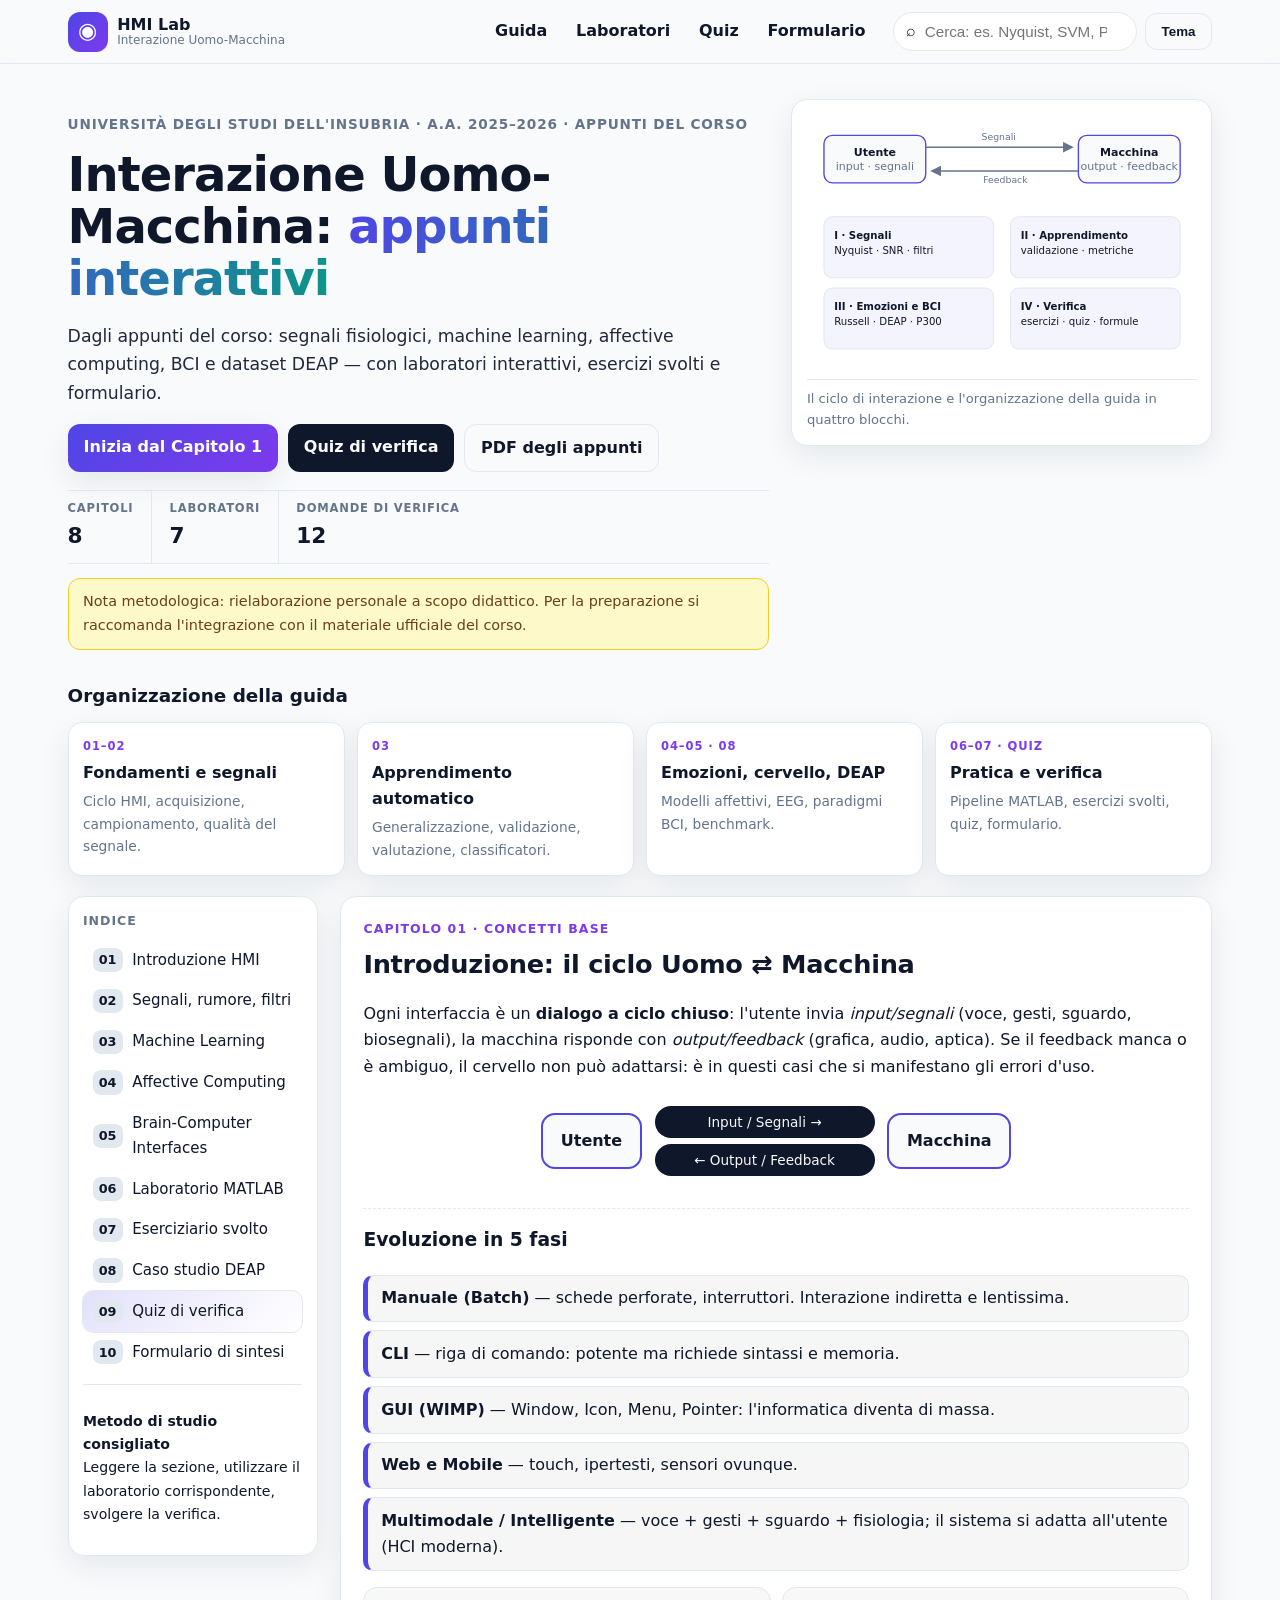
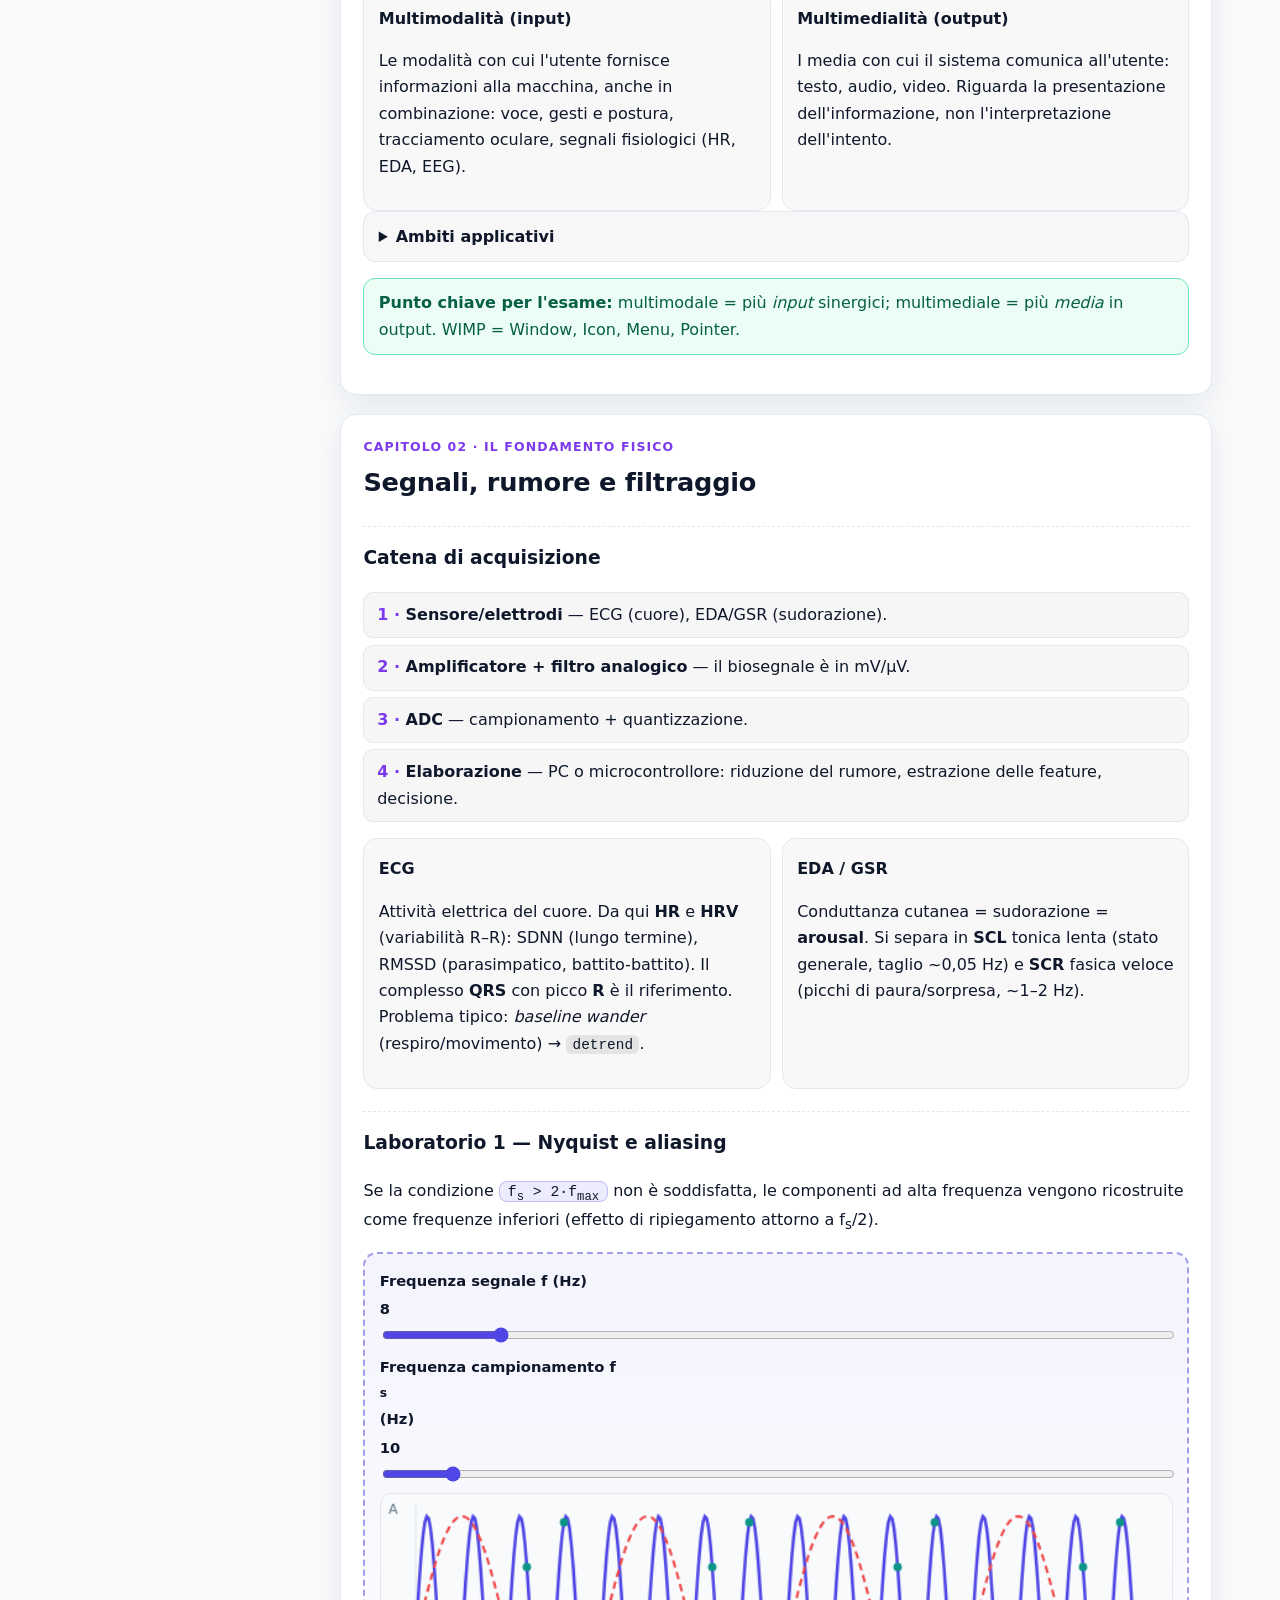
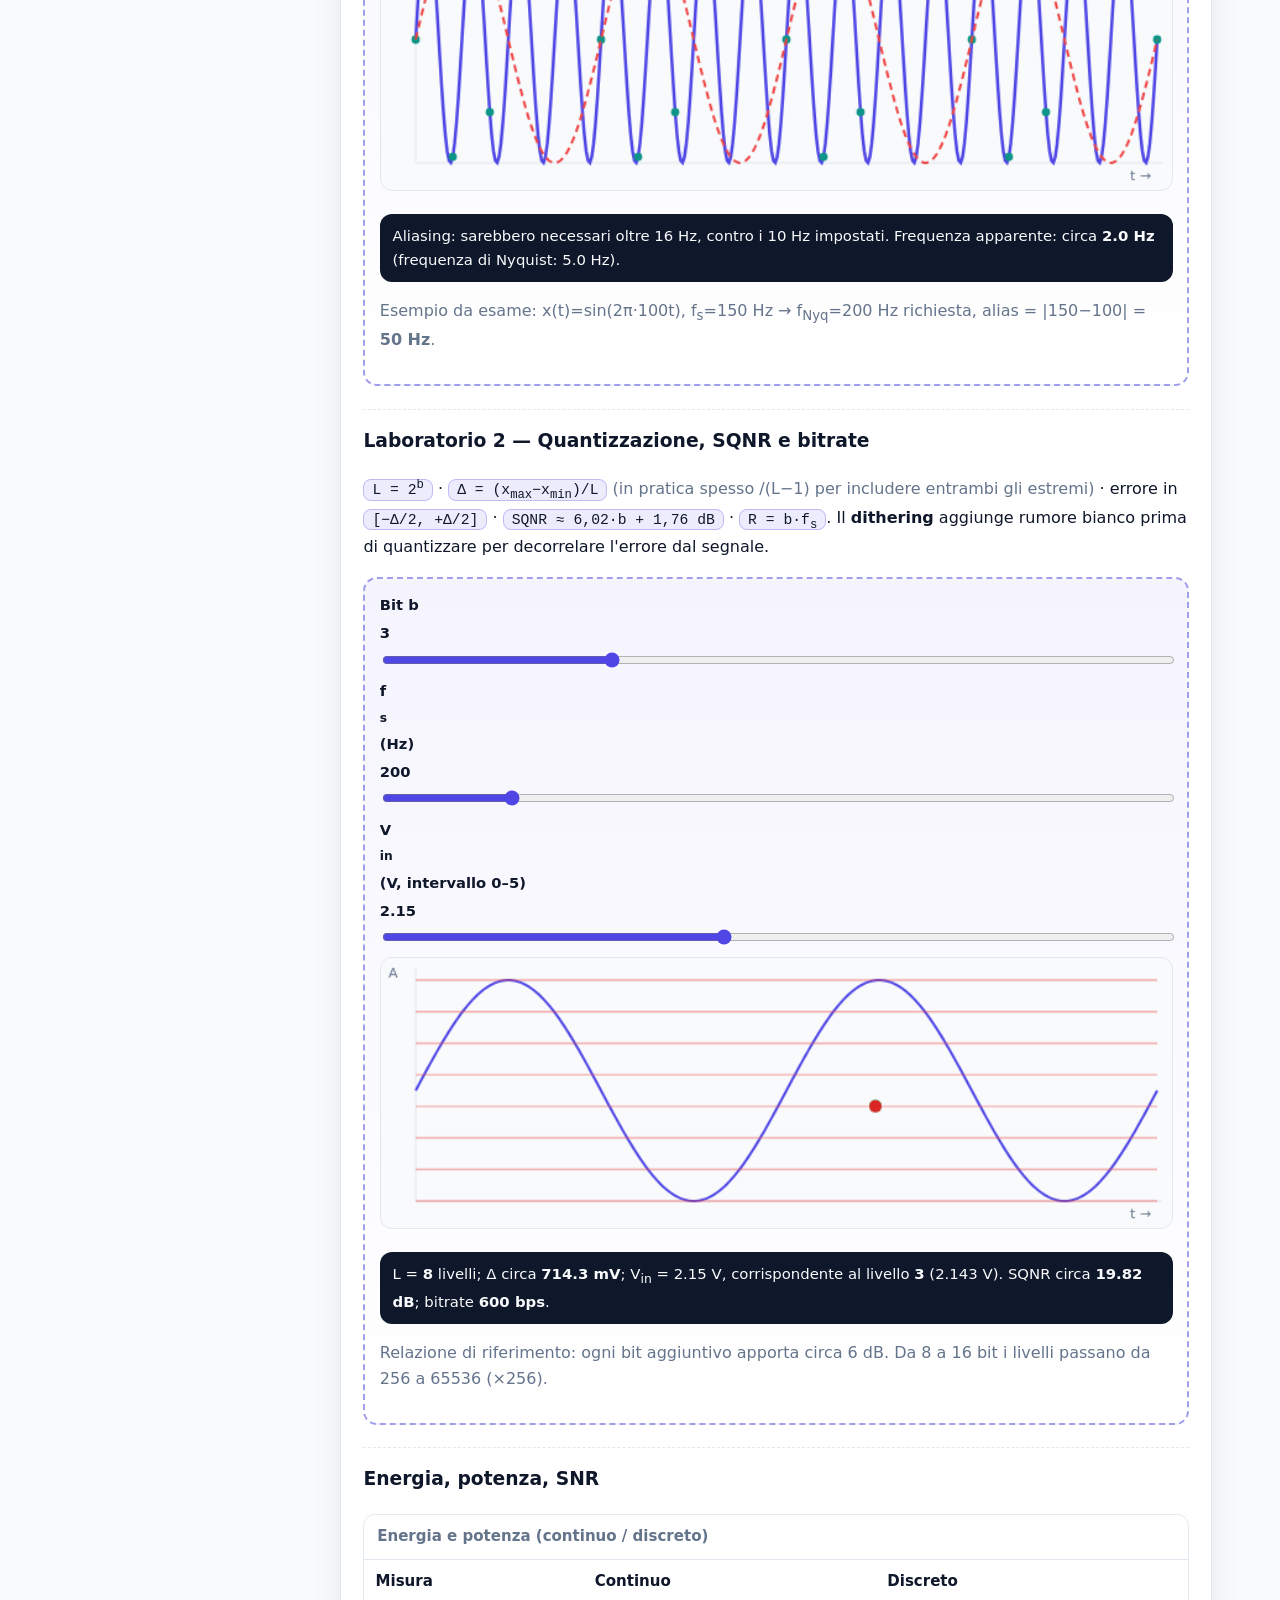
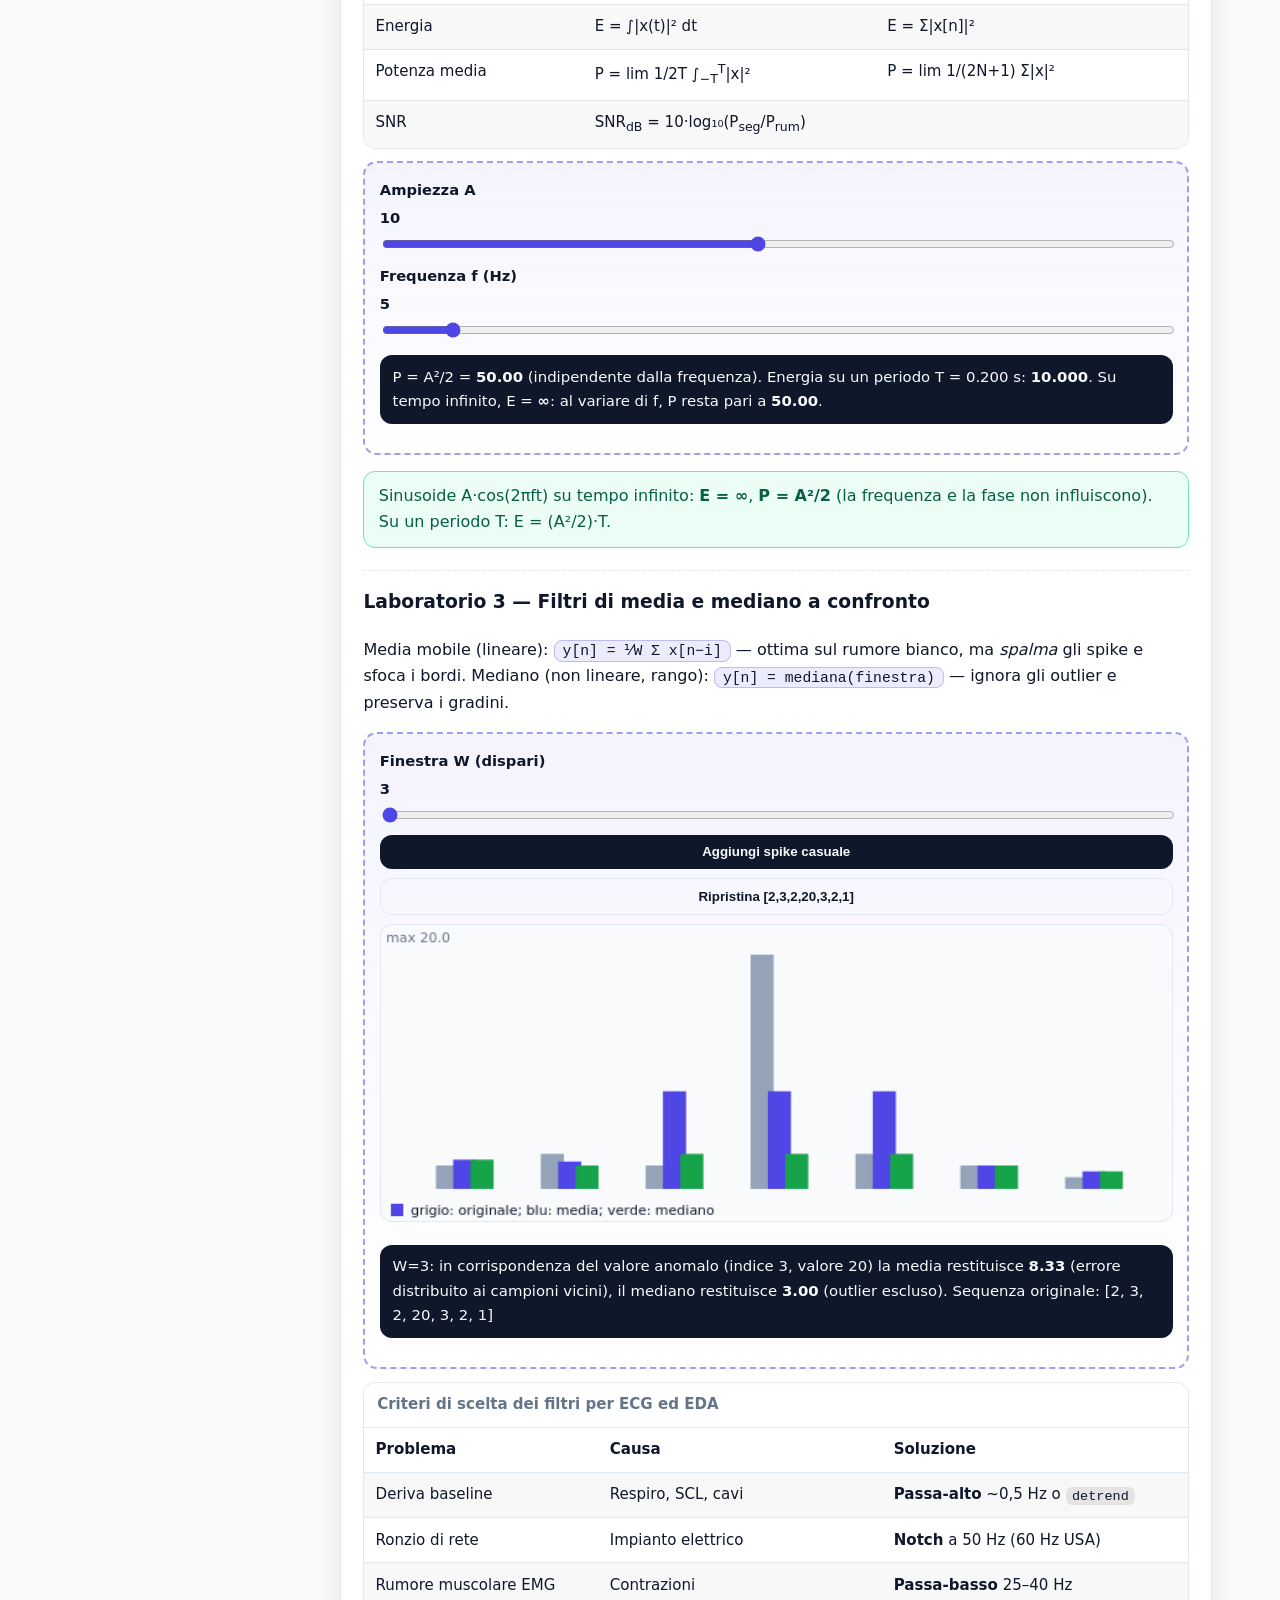
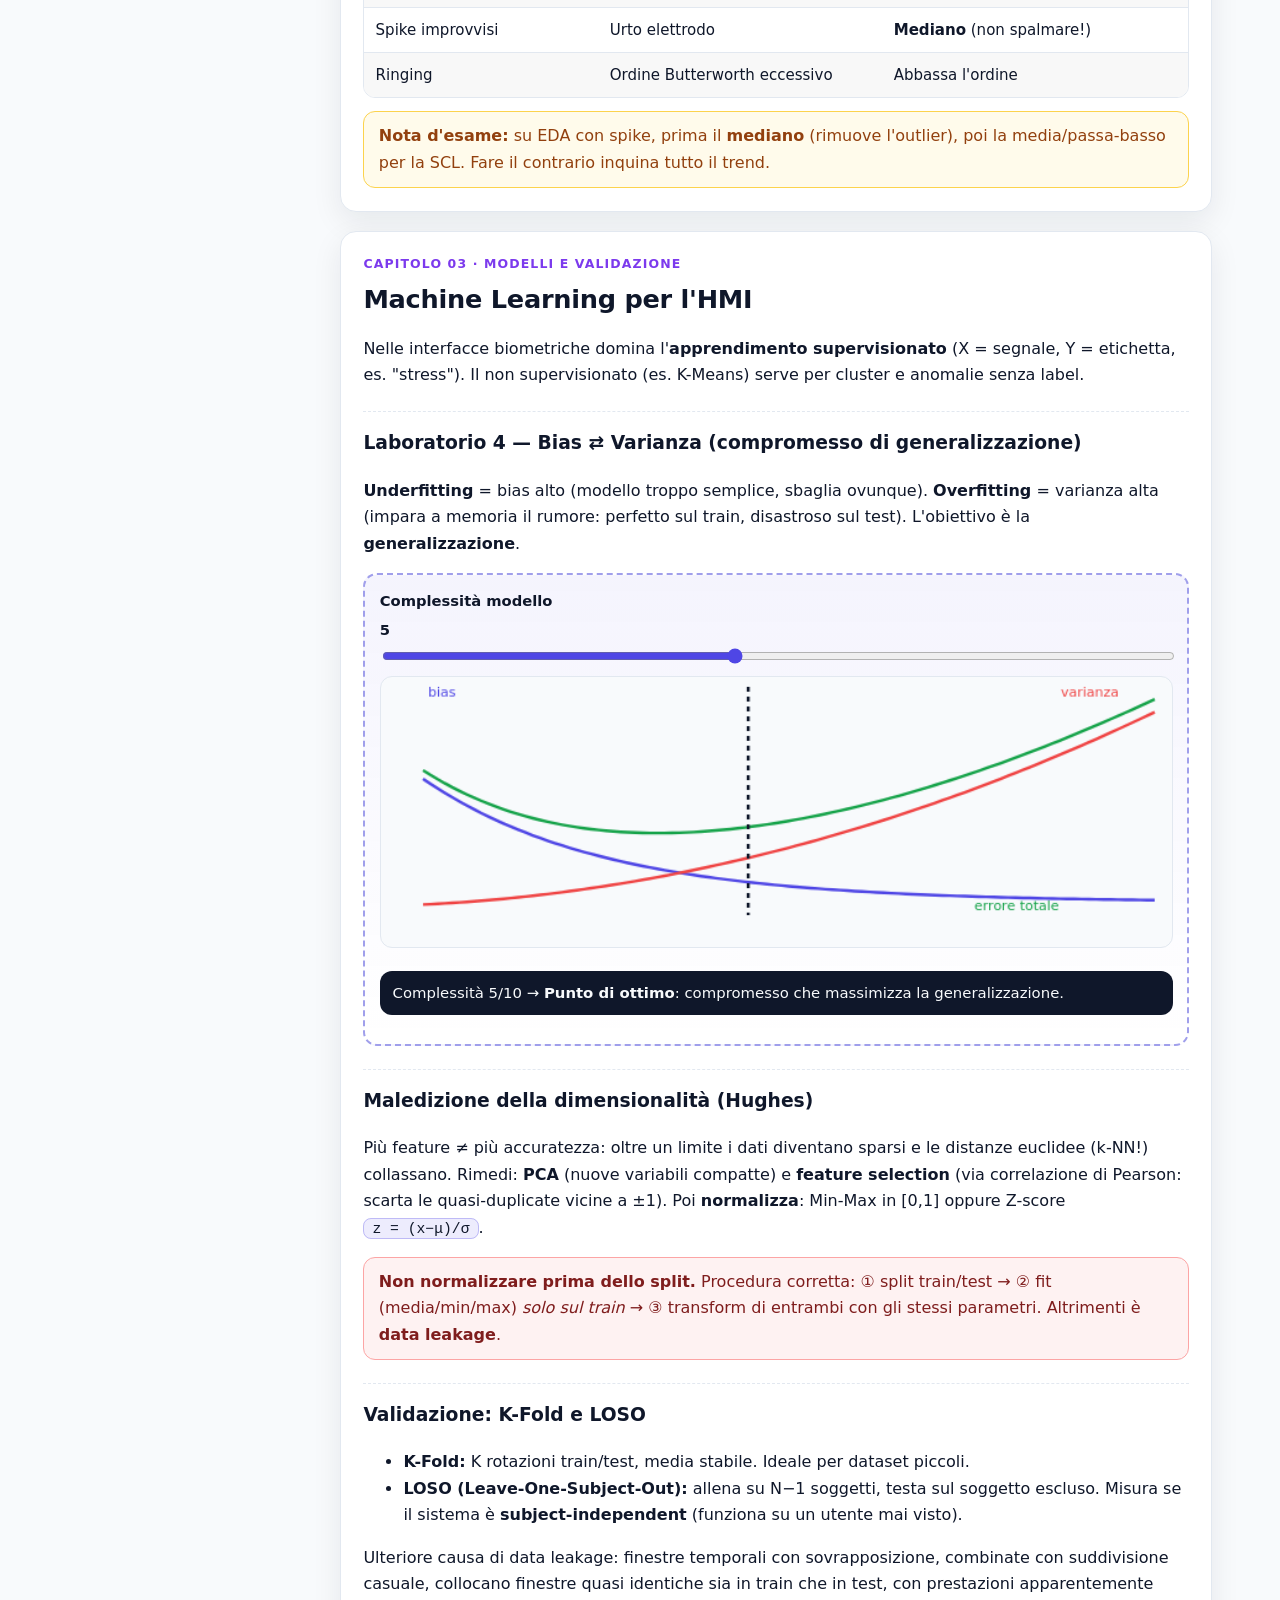
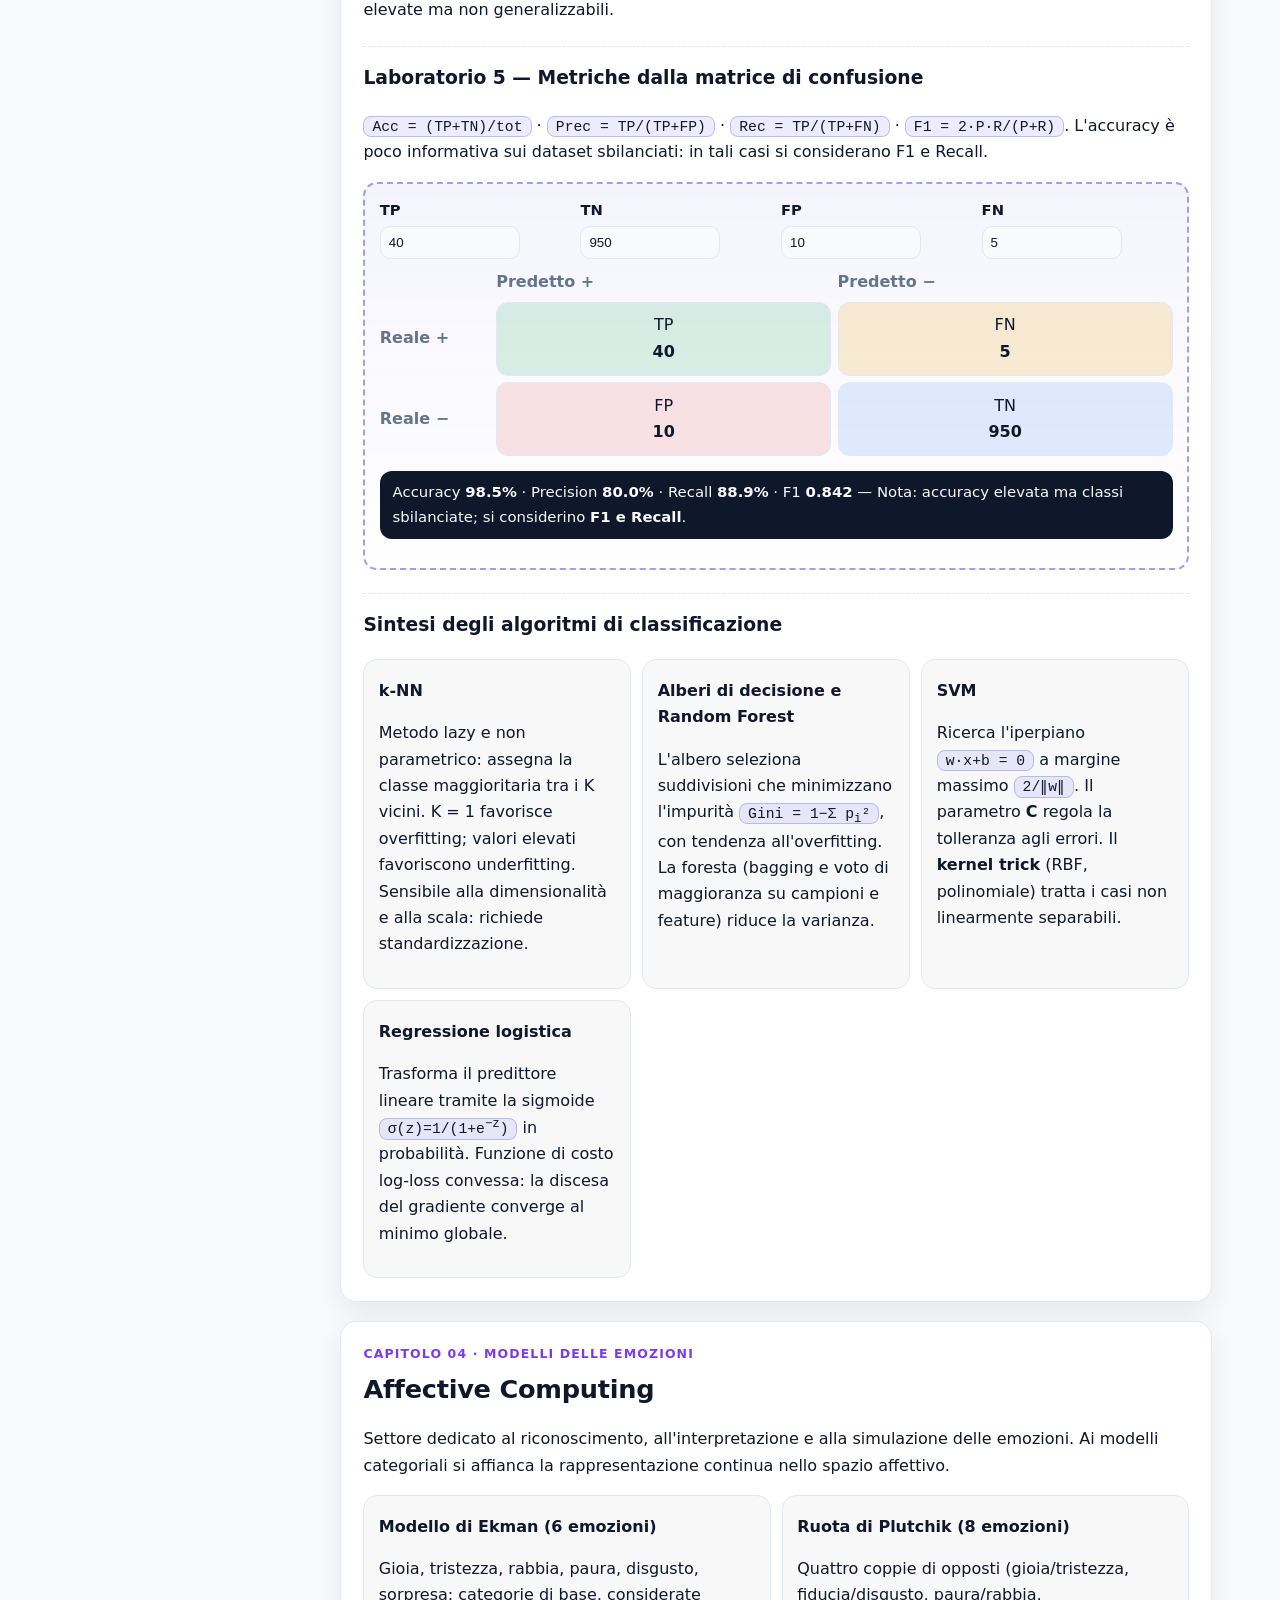
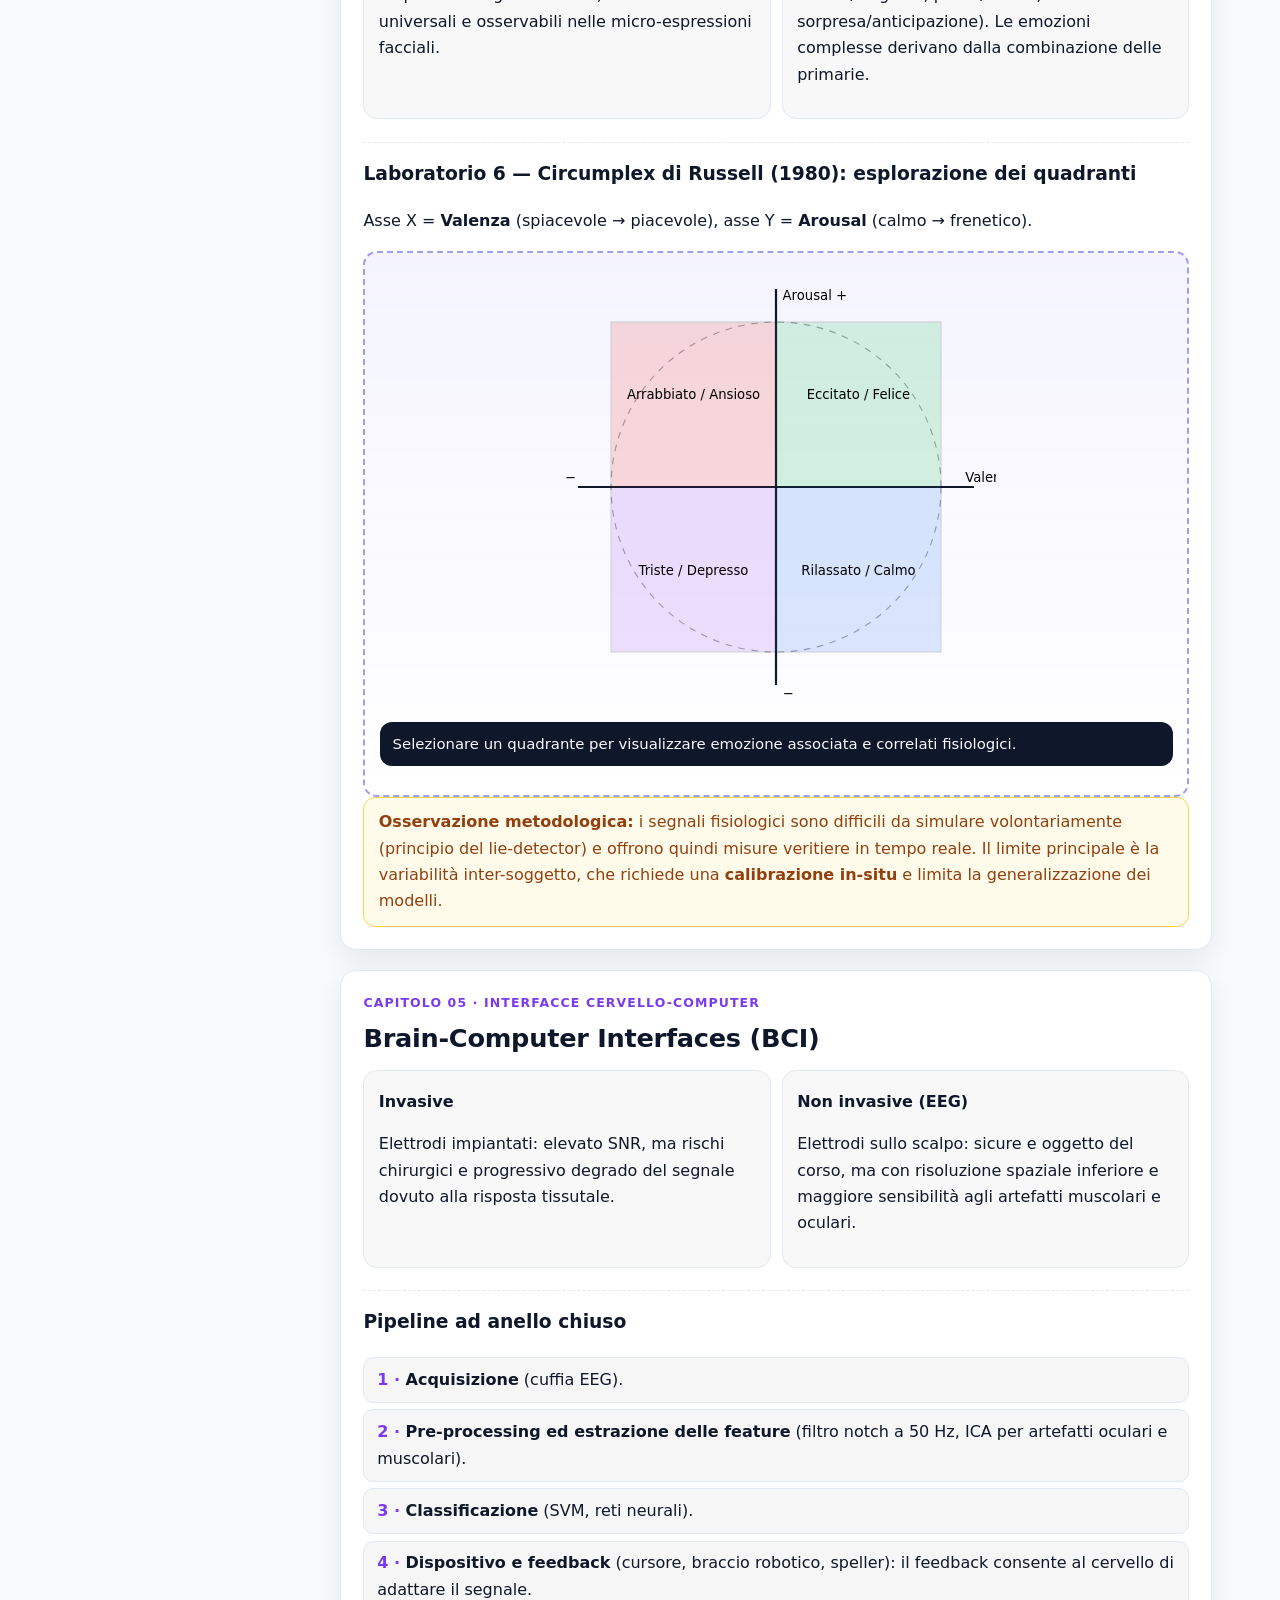
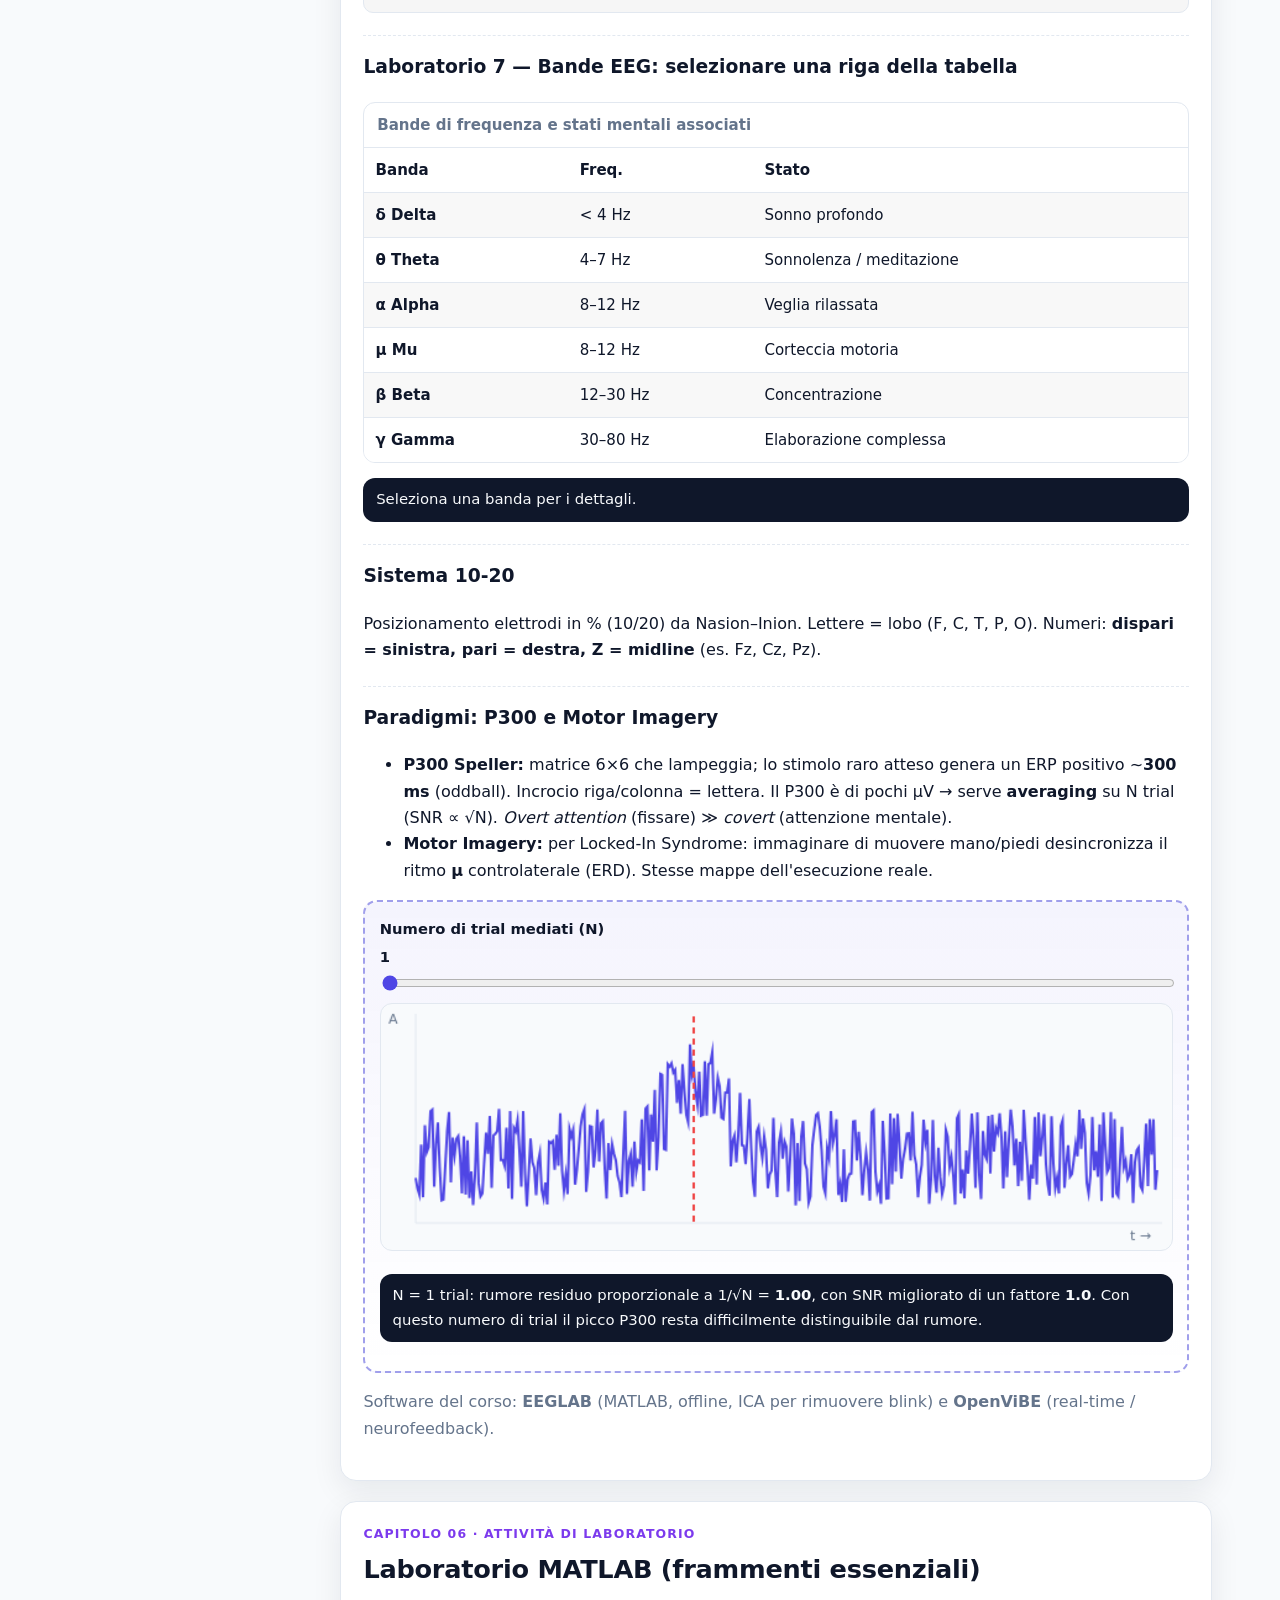
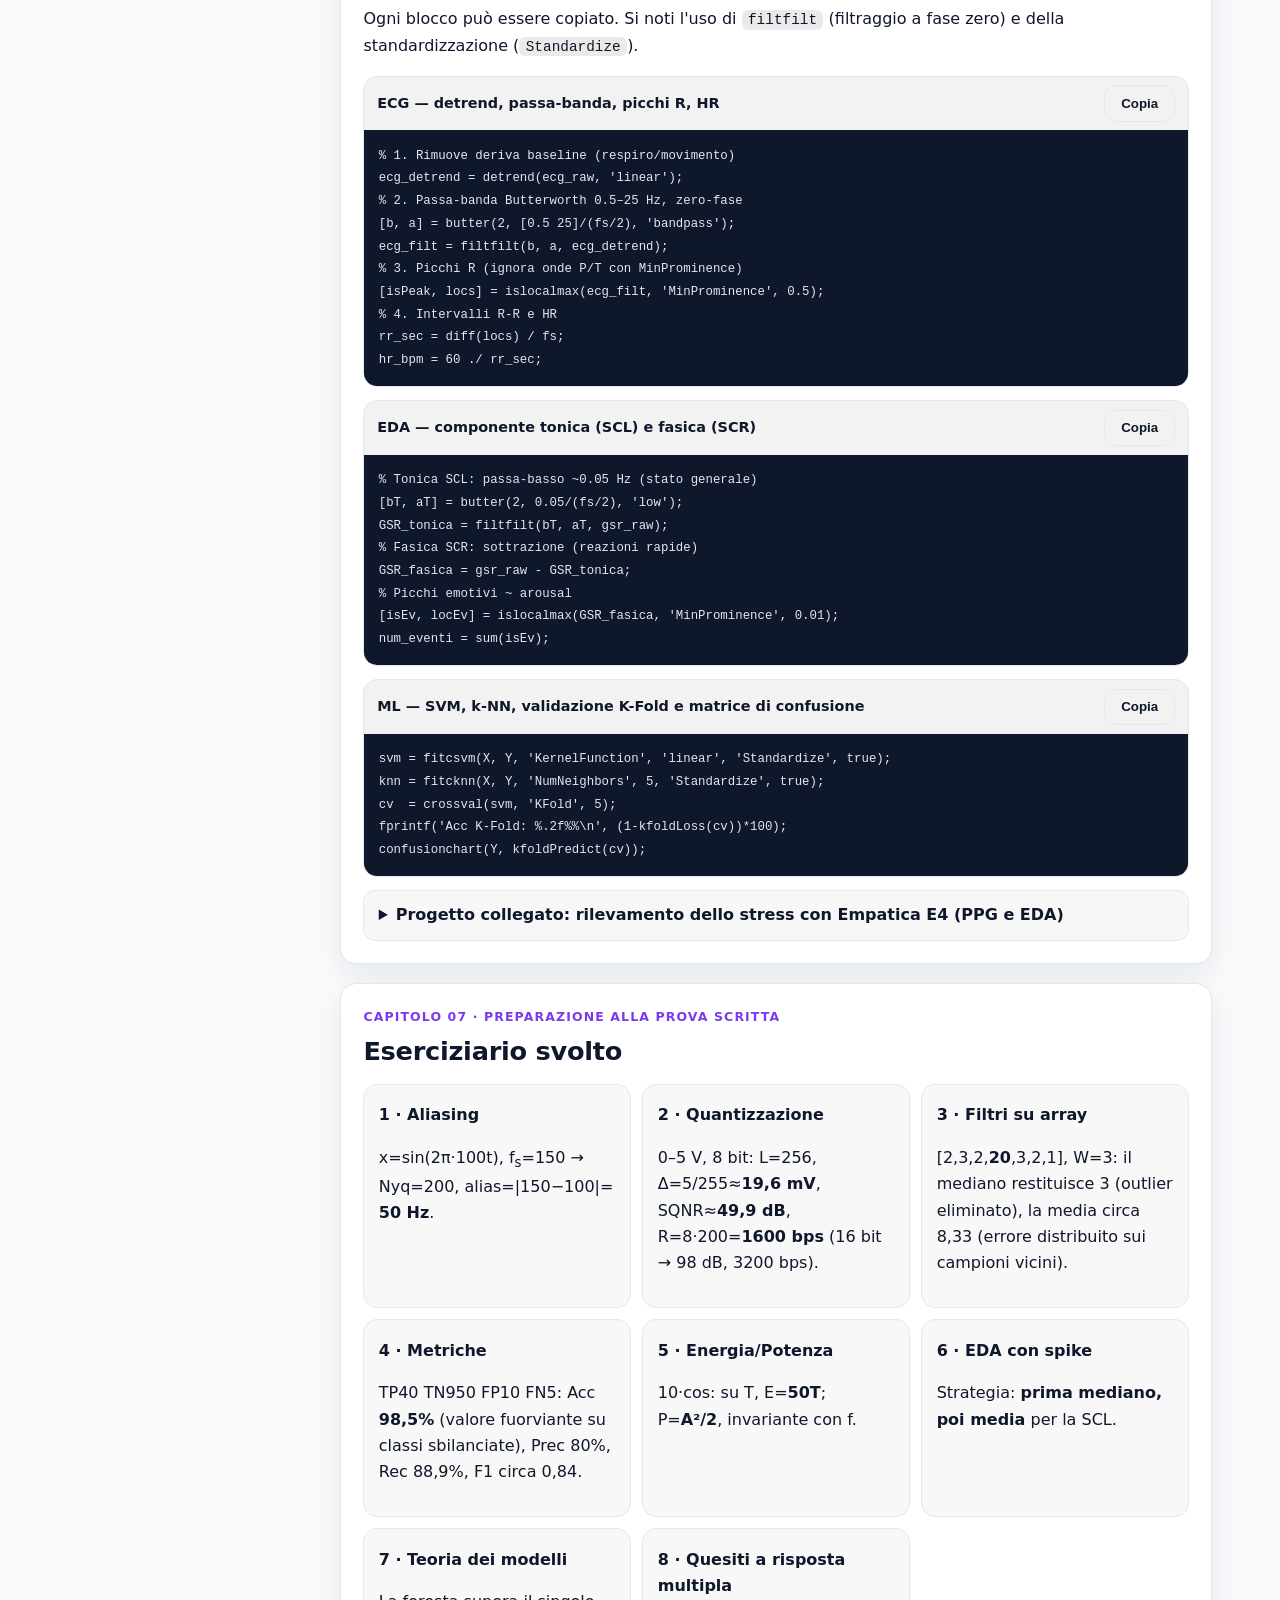
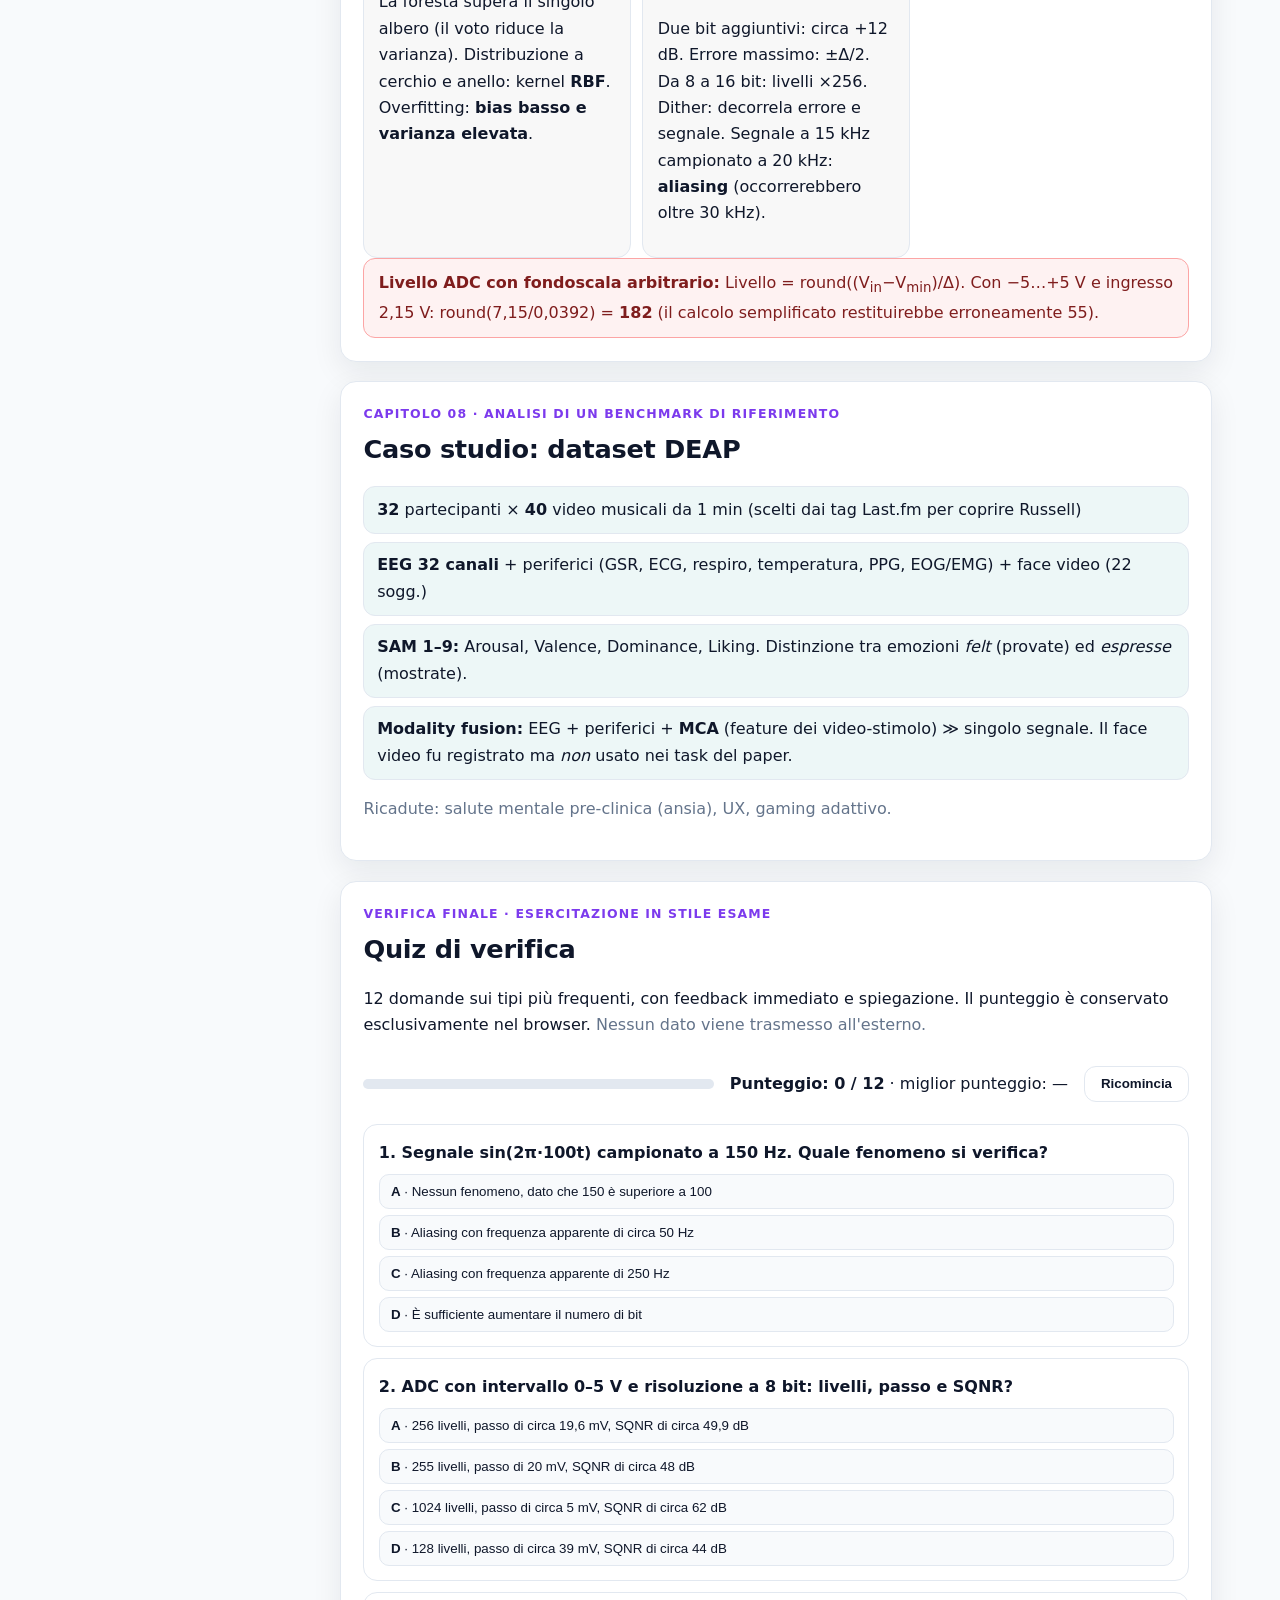
==== docs/index.html @ 5cea0e92 "Changelogs: - Aggiunti docs HTML basati sugli appunti." ====
<!DOCTYPE html>
<html lang="it" data-theme="auto">
<head>
<meta charset="UTF-8">
<meta name="viewport" content="width=device-width, initial-scale=1.0">
<title>HMI Lab — Guida Interattiva a Interazione Uomo-Macchina</title>
<meta name="description" content="Guida interattiva e moderna agli appunti di Interfacce Uomo-Macchina: segnali fisiologici, machine learning, affective computing, BCI, DEAP, laboratorio MATLAB ed eserciziario per l'esame.">
<meta name="author" content="G.C. — Università degli Studi dell'Insubria">
<meta property="og:title" content="HMI Lab — Guida Interattiva a Interazione Uomo-Macchina">
<meta property="og:description" content="Segnali, ML, emozioni, BCI e DEAP: studia con laboratori interattivi, quiz e formulario.">
<meta property="og:type" content="website">
<meta name="theme-color" content="#4f46e5" media="(prefers-color-scheme: light)">
<meta name="theme-color" content="#0f172a" media="(prefers-color-scheme: dark)">
<link rel="icon" type="image/svg+xml" href="./assets/favicon.svg">
<link rel="manifest" href="./manifest.webmanifest">
<link rel="stylesheet" href="./css/styles.css">
</head>
<body>
<a class="skip-link" href="#contenuto">Salta al contenuto</a>
<div class="progress" aria-hidden="true"><div class="progress-bar" id="progressBar"></div></div>

<header class="site-header" id="top">
  <div class="wrap header-inner">
    <a class="brand" href="#top" aria-label="HMI Lab home">
      <span class="brand-mark" aria-hidden="true">◉</span>
      <span class="brand-text"><strong>HMI Lab</strong><small>Interazione Uomo-Macchina</small></span>
    </a>
    <nav class="site-nav" aria-label="Navigazione principale">
      <a href="#cap01">Guida</a>
      <a href="#laboratori">Laboratori</a>
      <a href="#quiz">Quiz</a>
      <a href="#formulario">Formulario</a>
    </nav>
    <div class="header-actions">
      <label class="search-box">
        <span class="visually-hidden">Cerca nella guida</span>
        <span aria-hidden="true">⌕</span>
        <input id="searchInput" type="search" placeholder="Cerca: es. Nyquist, SVM, P300…" autocomplete="off">
      </label>
      <button id="themeToggle" class="btn btn-ghost" type="button" aria-label="Cambia tema chiaro o scuro">Tema</button>
      <button id="menuToggle" class="btn btn-ghost only-mobile" type="button" aria-expanded="false" aria-controls="toc">☰ Indice</button>
    </div>
  </div>
</header>

<main id="contenuto">
<!-- HERO -->
<section class="hero wrap" aria-labelledby="heroTitle">
  <div class="hero-grid">
    <div>
      <p class="eyebrow">Università degli Studi dell'Insubria · A.A. 2025–2026 · Appunti del corso</p>
      <h1 id="heroTitle">Interazione Uomo-Macchina: <em>appunti interattivi</em></h1>
      <p class="lead">Dagli appunti del corso: segnali fisiologici, machine learning, affective computing, BCI e dataset DEAP — con laboratori interattivi, esercizi svolti e formulario.</p>
      <div class="hero-cta">
        <a class="btn btn-primary" href="#cap01">Inizia dal Capitolo 1</a>
        <a class="btn btn-secondary" href="#quiz">Quiz di verifica</a>
        <a class="btn btn-ghost" href="https://github.com/GABRYCA/appunti-interazione-uomo-macchina/blob/master/main.pdf?raw=true" rel="noopener">PDF degli appunti</a>
      </div>
      <dl class="hero-stats" aria-label="Contenuti della guida">
        <div><dt>Capitoli</dt><dd>8</dd></div>
        <div><dt>Laboratori</dt><dd>7</dd></div>
        <div><dt>Domande di verifica</dt><dd>12</dd></div>
      </dl>
      <p class="disclaimer">Nota metodologica: rielaborazione personale a scopo didattico. Per la preparazione si raccomanda l'integrazione con il materiale ufficiale del corso.</p>
    </div>
    <figure class="hero-figure" aria-labelledby="heroFigCap">
      <svg viewBox="0 0 460 300" role="img" aria-label="Schema del ciclo di interazione uomo-macchina e dei quattro blocchi della guida">
        <defs>
          <marker id="arr" viewBox="0 0 10 10" refX="8" refY="5" markerWidth="7" markerHeight="7" orient="auto-start-reverse">
            <path d="M0,0 L10,5 L0,10 z" fill="currentColor"/>
          </marker>
        </defs>
        <!-- ciclo -->
        <g font-family="inherit" font-size="13">
          <rect x="20" y="24" width="120" height="56" rx="10" class="hf-node"/>
          <text x="80" y="48" text-anchor="middle" class="hf-text"><tspan font-weight="700">Utente</tspan></text>
          <text x="80" y="65" text-anchor="middle" class="hf-sub">input · segnali</text>
          <rect x="320" y="24" width="120" height="56" rx="10" class="hf-node"/>
          <text x="380" y="48" text-anchor="middle" class="hf-text"><tspan font-weight="700">Macchina</tspan></text>
          <text x="380" y="65" text-anchor="middle" class="hf-sub">output · feedback</text>
          <line x1="140" y1="38" x2="312" y2="38" class="hf-edge" marker-end="url(#arr)"/>
          <text x="226" y="30" text-anchor="middle" class="hf-label">Segnali</text>
          <line x1="320" y1="66" x2="148" y2="66" class="hf-edge" marker-end="url(#arr)"/>
          <text x="234" y="80" text-anchor="middle" class="hf-label">Feedback</text>
        </g>
        <!-- blocchi -->
        <g font-family="inherit" font-size="12">
          <a href="#cap02" class="hf-block"><rect x="20" y="120" width="200" height="72" rx="10"/><text x="32" y="146" font-weight="700">I · Segnali</text><text x="32" y="164" class="hf-sub">Nyquist · SNR · filtri</text></a>
          <a href="#cap03" class="hf-block"><rect x="240" y="120" width="200" height="72" rx="10"/><text x="252" y="146" font-weight="700">II · Apprendimento</text><text x="252" y="164" class="hf-sub">validazione · metriche</text></a>
          <a href="#cap04" class="hf-block"><rect x="20" y="204" width="200" height="72" rx="10"/><text x="32" y="230" font-weight="700">III · Emozioni e BCI</text><text x="32" y="248" class="hf-sub">Russell · DEAP · P300</text></a>
          <a href="#quiz" class="hf-block"><rect x="240" y="204" width="200" height="72" rx="10"/><text x="252" y="230" font-weight="700">IV · Verifica</text><text x="252" y="248" class="hf-sub">esercizi · quiz · formule</text></a>
        </g>
      </svg>
      <figcaption id="heroFigCap">Il ciclo di interazione e l'organizzazione della guida in quattro blocchi.</figcaption>
    </figure>
  </div>
</section>

<!-- PERCORSO -->
<section class="wrap overview" aria-labelledby="ovTitle">
  <h2 id="ovTitle">Organizzazione della guida</h2>
  <ol class="overview-grid">
    <li><a href="#cap01"><span class="ov-n">01–02</span><strong>Fondamenti e segnali</strong><span class="ov-d">Ciclo HMI, acquisizione, campionamento, qualità del segnale.</span></a></li>
    <li><a href="#cap03"><span class="ov-n">03</span><strong>Apprendimento automatico</strong><span class="ov-d">Generalizzazione, validazione, valutazione, classificatori.</span></a></li>
    <li><a href="#cap04"><span class="ov-n">04–05 · 08</span><strong>Emozioni, cervello, DEAP</strong><span class="ov-d">Modelli affettivi, EEG, paradigmi BCI, benchmark.</span></a></li>
    <li><a href="#cap06"><span class="ov-n">06–07 · Quiz</span><strong>Pratica e verifica</strong><span class="ov-d">Pipeline MATLAB, esercizi svolti, quiz, formulario.</span></a></li>
  </ol>
</section>

<div class="wrap layout">
<!-- TOC -->
<aside class="toc" id="toc" aria-label="Indice della guida">
  <div class="toc-inner">
    <p class="toc-title">Indice</p>
    <nav aria-label="Capitoli">
      <a href="#cap01" data-toc><span class="n">01</span> Introduzione HMI</a>
      <a href="#cap02" data-toc><span class="n">02</span> Segnali, rumore, filtri</a>
      <a href="#cap03" data-toc><span class="n">03</span> Machine Learning</a>
      <a href="#cap04" data-toc><span class="n">04</span> Affective Computing</a>
      <a href="#cap05" data-toc><span class="n">05</span> Brain-Computer Interfaces</a>
      <a href="#cap06" data-toc><span class="n">06</span> Laboratorio MATLAB</a>
      <a href="#cap07" data-toc><span class="n">07</span> Eserciziario svolto</a>
      <a href="#cap08" data-toc><span class="n">08</span> Caso studio DEAP</a>
      <a href="#quiz" data-toc><span class="n">09</span> Quiz di verifica</a>
      <a href="#formulario" data-toc><span class="n">10</span> Formulario di sintesi</a>
    </nav>
    <div class="toc-foot">
      <p><strong>Metodo di studio consigliato</strong><br>Leggere la sezione, utilizzare il laboratorio corrispondente, svolgere la verifica.</p>
      <p id="searchCount" class="muted" role="status"></p>
    </div>
  </div>
</aside>

<div class="content">
<p class="no-results" id="noResults" hidden>Nessun risultato per questa ricerca. Prova con: <button class="linklike" type="button" data-suggest="Nyquist">Nyquist</button>, <button class="linklike" type="button" data-suggest="SVM">SVM</button>, <button class="linklike" type="button" data-suggest="P300">P300</button>, <button class="linklike" type="button" data-suggest="Russell">Russell</button>.</p>

<!-- CAP 01 -->
<section class="chapter" id="cap01" data-searchable aria-labelledby="cap01t">
  <p class="chap-kicker">Capitolo 01 · Concetti base</p>
  <h2 id="cap01t">Introduzione: il ciclo Uomo ⇄ Macchina</h2>
  <p>Ogni interfaccia è un <strong>dialogo a ciclo chiuso</strong>: l'utente invia <em>input/segnali</em> (voce, gesti, sguardo, biosegnali), la macchina risponde con <em>output/feedback</em> (grafica, audio, aptica). Se il feedback manca o è ambiguo, il cervello non può adattarsi: è in questi casi che si manifestano gli errori d'uso.</p>
  <div class="diagram" role="img" aria-label="Schema: Utente invia input e segnali alla macchina, la macchina restituisce output e feedback all'utente">
    <div class="loop">
      <div class="loop-node user">Utente</div>
      <div class="loop-arrows">
        <div class="loop-arrow top"><span>Input / Segnali →</span></div>
        <div class="loop-arrow bottom"><span>← Output / Feedback</span></div>
      </div>
      <div class="loop-node machine">Macchina</div>
    </div>
  </div>
  <h3>Evoluzione in 5 fasi</h3>
  <ol class="timeline">
    <li><strong>Manuale (Batch)</strong> — schede perforate, interruttori. Interazione indiretta e lentissima.</li>
    <li><strong>CLI</strong> — riga di comando: potente ma richiede sintassi e memoria.</li>
    <li><strong>GUI (WIMP)</strong> — Window, Icon, Menu, Pointer: l'informatica diventa di massa.</li>
    <li><strong>Web e Mobile</strong> — touch, ipertesti, sensori ovunque.</li>
    <li><strong>Multimodale / Intelligente</strong> — voce + gesti + sguardo + fisiologia; il sistema si adatta all'utente (HCI moderna).</li>
  </ol>
  <div class="grid2">
    <article class="card">
      <h4>Multimodalità (input)</h4>
      <p>Le modalità con cui l'utente fornisce informazioni alla macchina, anche in combinazione: voce, gesti e postura, tracciamento oculare, segnali fisiologici (HR, EDA, EEG).</p>
    </article>
    <article class="card">
      <h4>Multimedialità (output)</h4>
      <p>I media con cui il sistema comunica all'utente: testo, audio, video. Riguarda la presentazione dell'informazione, non l'interpretazione dell'intento.</p>
    </article>
  </div>
  <details class="callout">
    <summary>Ambiti applicativi</summary>
    <ul>
      <li><strong>VR/AR</strong> — es. torri di controllo aumentate per gestire flussi visivi densi.</li>
      <li><strong>Social robot</strong> — compagni per anziani, supporto terapeutico con lettura delle emozioni.</li>
      <li><strong>ADAS</strong> — auto che rileva stress/sonnolenza da biosegnali e sguardo per prevenire incidenti.</li>
      <li><strong>Tecnologie assistive</strong> — esoscheletri e BCI per SLA e disabilità motorie gravi.</li>
    </ul>
  </details>
  <p class="key"><strong>Punto chiave per l'esame:</strong> multimodale = più <em>input</em> sinergici; multimediale = più <em>media</em> in output. WIMP = Window, Icon, Menu, Pointer.</p>
</section>

<!-- CAP 02 -->
<section class="chapter" id="cap02" data-searchable aria-labelledby="cap02t">
  <p class="chap-kicker">Capitolo 02 · Il fondamento fisico</p>
  <h2 id="cap02t">Segnali, rumore e filtraggio</h2>
  <h3>Catena di acquisizione</h3>
  <ol class="steps">
    <li><strong>Sensore/elettrodi</strong> — ECG (cuore), EDA/GSR (sudorazione).</li>
    <li><strong>Amplificatore + filtro analogico</strong> — il biosegnale è in mV/µV.</li>
    <li><strong>ADC</strong> — campionamento + quantizzazione.</li>
    <li><strong>Elaborazione</strong> — PC o microcontrollore: riduzione del rumore, estrazione delle feature, decisione.</li>
  </ol>
  <div class="grid2">
    <article class="card"><h4>ECG</h4><p>Attività elettrica del cuore. Da qui <strong>HR</strong> e <strong>HRV</strong> (variabilità R–R): SDNN (lungo termine), RMSSD (parasimpatico, battito-battito). Il complesso <strong>QRS</strong> con picco <strong>R</strong> è il riferimento. Problema tipico: <em>baseline wander</em> (respiro/movimento) → <code>detrend</code>.</p></article>
    <article class="card"><h4>EDA / GSR</h4><p>Conduttanza cutanea = sudorazione = <strong>arousal</strong>. Si separa in <strong>SCL</strong> tonica lenta (stato generale, taglio ~0,05 Hz) e <strong>SCR</strong> fasica veloce (picchi di paura/sorpresa, ~1–2 Hz).</p></article>
  </div>

  <h3 id="laboratori">Laboratorio 1 — Nyquist e aliasing</h3>
  <p>Se la condizione <span class="formula">f<sub>s</sub> &gt; 2·f<sub>max</sub></span> non è soddisfatta, le componenti ad alta frequenza vengono ricostruite come frequenze inferiori (effetto di ripiegamento attorno a f<sub>s</sub>/2).</p>
  <div class="lab" data-lab="alias">
    <div class="lab-controls">
      <label>Frequenza segnale f (Hz) <output id="aliasFOut">8</output><input id="aliasF" type="range" min="1" max="50" value="8" step="1"></label>
      <label>Frequenza campionamento f<sub>s</sub> (Hz) <output id="aliasFsOut">10</output><input id="aliasFs" type="range" min="2" max="100" value="10" step="1"></label>
    </div>
    <canvas id="aliasCanvas" width="640" height="240" aria-label="Grafico aliasing"></canvas>
    <p class="lab-result" id="aliasResult" role="status"></p>
    <p class="muted">Esempio da esame: x(t)=sin(2π·100t), f<sub>s</sub>=150 Hz → f<sub>Nyq</sub>=200 Hz richiesta, alias = |150−100| = <strong>50 Hz</strong>.</p>
  </div>

  <h3>Laboratorio 2 — Quantizzazione, SQNR e bitrate</h3>
  <p><span class="formula">L = 2<sup>b</sup></span> · <span class="formula">Δ = (x<sub>max</sub>−x<sub>min</sub>)/L</span> <span class="muted">(in pratica spesso /(L−1) per includere entrambi gli estremi)</span> · errore in <span class="formula">[−Δ/2, +Δ/2]</span> · <span class="formula">SQNR ≈ 6,02·b + 1,76 dB</span> · <span class="formula">R = b·f<sub>s</sub></span>. Il <strong>dithering</strong> aggiunge rumore bianco prima di quantizzare per decorrelare l'errore dal segnale.</p>
  <div class="lab" data-lab="quant">
    <div class="lab-controls">
      <label>Bit b <output id="qBitsOut">3</output><input id="qBits" type="range" min="1" max="8" value="3" step="1"></label>
      <label>f<sub>s</sub> (Hz) <output id="qFsOut">200</output><input id="qFs" type="range" min="50" max="1000" value="200" step="10"></label>
      <label>V<sub>in</sub> (V, intervallo 0–5) <output id="qVinOut">2.15</output><input id="qVin" type="range" min="0" max="5" value="2.15" step="0.01"></label>
    </div>
    <canvas id="quantCanvas" width="640" height="220" aria-label="Grafico quantizzazione"></canvas>
    <p class="lab-result" id="quantResult" role="status"></p>
    <p class="muted">Relazione di riferimento: ogni bit aggiuntivo apporta circa 6 dB. Da 8 a 16 bit i livelli passano da 256 a 65536 (×256).</p>
  </div>

  <h3>Energia, potenza, SNR</h3>
  <div class="table-wrap"><table>
    <caption>Energia e potenza (continuo / discreto)</caption>
    <tr><th>Misura</th><th>Continuo</th><th>Discreto</th></tr>
    <tr><td>Energia</td><td>E = ∫|x(t)|² dt</td><td>E = Σ|x[n]|²</td></tr>
    <tr><td>Potenza media</td><td>P = lim 1/2T ∫<sub>−T</sub><sup>T</sup>|x|²</td><td>P = lim 1/(2N+1) Σ|x|²</td></tr>
    <tr><td>SNR</td><td colspan="2">SNR<sub>dB</sub> = 10·log₁₀(P<sub>seg</sub>/P<sub>rum</sub>)</td></tr>
  </table></div>
  <div class="lab" data-lab="energy">
    <div class="lab-controls">
      <label>Ampiezza A <output id="enAOut">10</output><input id="enA" type="range" min="1" max="20" value="10" step="0.5"></label>
      <label>Frequenza f (Hz) <output id="enFOut">5</output><input id="enF" type="range" min="1" max="50" value="5" step="1"></label>
    </div>
    <p class="lab-result" id="energyResult" role="status"></p>
  </div>
  <p class="key">Sinusoide A·cos(2πft) su tempo infinito: <strong>E = ∞</strong>, <strong>P = A²/2</strong> (la frequenza e la fase non influiscono). Su un periodo T: E = (A²/2)·T.</p>

  <h3>Laboratorio 3 — Filtri di media e mediano a confronto</h3>
  <p>Media mobile (lineare): <span class="formula">y[n] = ⅟W Σ x[n−i]</span> — ottima sul rumore bianco, ma <em>spalma</em> gli spike e sfoca i bordi. Mediano (non lineare, rango): <span class="formula">y[n] = mediana(finestra)</span> — ignora gli outlier e preserva i gradini.</p>
  <div class="lab" data-lab="filter">
    <div class="lab-controls">
      <label>Finestra W (dispari) <output id="filtWOut">3</output><input id="filtW" type="range" min="3" max="7" value="3" step="2"></label>
      <button class="btn btn-secondary" id="filtSpike" type="button">Aggiungi spike casuale</button>
      <button class="btn btn-ghost" id="filtReset" type="button">Ripristina [2,3,2,20,3,2,1]</button>
    </div>
    <canvas id="filterCanvas" width="640" height="240" aria-label="Confronto filtri"></canvas>
    <p class="lab-result" id="filterResult" role="status"></p>
  </div>
  <div class="table-wrap"><table>
    <caption>Criteri di scelta dei filtri per ECG ed EDA</caption>
    <tr><th>Problema</th><th>Causa</th><th>Soluzione</th></tr>
    <tr><td>Deriva baseline</td><td>Respiro, SCL, cavi</td><td><strong>Passa-alto</strong> ~0,5 Hz o <code>detrend</code></td></tr>
    <tr><td>Ronzio di rete</td><td>Impianto elettrico</td><td><strong>Notch</strong> a 50 Hz (60 Hz USA)</td></tr>
    <tr><td>Rumore muscolare EMG</td><td>Contrazioni</td><td><strong>Passa-basso</strong> 25–40 Hz</td></tr>
    <tr><td>Spike improvvisi</td><td>Urto elettrodo</td><td><strong>Mediano</strong> (non spalmare!)</td></tr>
    <tr><td>Ringing</td><td>Ordine Butterworth eccessivo</td><td>Abbassa l'ordine</td></tr>
  </table></div>
  <div class="warn"><strong>Nota d'esame:</strong> su EDA con spike, prima il <strong>mediano</strong> (rimuove l'outlier), poi la media/passa-basso per la SCL. Fare il contrario inquina tutto il trend.</div>
</section>

<!-- CAP 03 -->
<section class="chapter" id="cap03" data-searchable aria-labelledby="cap03t">
  <p class="chap-kicker">Capitolo 03 · Modelli e validazione</p>
  <h2 id="cap03t">Machine Learning per l'HMI</h2>
  <p>Nelle interfacce biometriche domina l'<strong>apprendimento supervisionato</strong> (X = segnale, Y = etichetta, es. "stress"). Il non supervisionato (es. K-Means) serve per cluster e anomalie senza label.</p>
  <h3>Laboratorio 4 — Bias ⇄ Varianza (compromesso di generalizzazione)</h3>
  <p><strong>Underfitting</strong> = bias alto (modello troppo semplice, sbaglia ovunque). <strong>Overfitting</strong> = varianza alta (impara a memoria il rumore: perfetto sul train, disastroso sul test). L'obiettivo è la <strong>generalizzazione</strong>.</p>
  <div class="lab" data-lab="bias">
    <div class="lab-controls">
      <label>Complessità modello <output id="biasOut">5</output><input id="biasC" type="range" min="1" max="10" value="5" step="1"></label>
    </div>
    <canvas id="biasCanvas" width="640" height="220" aria-label="Curve bias varianza"></canvas>
    <p class="lab-result" id="biasResult" role="status"></p>
  </div>
  <h3>Maledizione della dimensionalità (Hughes)</h3>
  <p>Più feature ≠ più accuratezza: oltre un limite i dati diventano sparsi e le distanze euclidee (k-NN!) collassano. Rimedi: <strong>PCA</strong> (nuove variabili compatte) e <strong>feature selection</strong> (via correlazione di Pearson: scarta le quasi-duplicate vicine a ±1). Poi <strong>normalizza</strong>: Min-Max in [0,1] oppure Z-score <span class="formula">z = (x−μ)/σ</span>.</p>
  <div class="danger"><strong>Non normalizzare prima dello split.</strong> Procedura corretta: ① split train/test → ② fit (media/min/max) <em>solo sul train</em> → ③ transform di entrambi con gli stessi parametri. Altrimenti è <strong>data leakage</strong>.</div>
  <h3>Validazione: K-Fold e LOSO</h3>
  <ul>
    <li><strong>K-Fold:</strong> K rotazioni train/test, media stabile. Ideale per dataset piccoli.</li>
    <li><strong>LOSO (Leave-One-Subject-Out):</strong> allena su N−1 soggetti, testa sul soggetto escluso. Misura se il sistema è <strong>subject-independent</strong> (funziona su un utente mai visto).</li>
  </ul>
  <p>Ulteriore causa di data leakage: finestre temporali con sovrapposizione, combinate con suddivisione casuale, collocano finestre quasi identiche sia in train che in test, con prestazioni apparentemente elevate ma non generalizzabili.</p>
  <h3>Laboratorio 5 — Metriche dalla matrice di confusione</h3>
  <p><span class="formula">Acc = (TP+TN)/tot</span> · <span class="formula">Prec = TP/(TP+FP)</span> · <span class="formula">Rec = TP/(TP+FN)</span> · <span class="formula">F1 = 2·P·R/(P+R)</span>. L'accuracy è poco informativa sui dataset sbilanciati: in tali casi si considerano F1 e Recall.</p>
  <div class="lab" data-lab="metrics">
    <div class="lab-controls lab-grid4">
      <label>TP <input id="mTP" type="number" value="40" min="0"></label>
      <label>TN <input id="mTN" type="number" value="950" min="0"></label>
      <label>FP <input id="mFP" type="number" value="10" min="0"></label>
      <label>FN <input id="mFN" type="number" value="5" min="0"></label>
    </div>
    <div class="confusion" aria-label="Matrice di confusione">
      <div></div><div class="ch">Predetto +</div><div class="ch">Predetto −</div>
      <div class="ch">Reale +</div><div class="cell tp">TP<br><strong id="cTP">40</strong></div><div class="cell fn">FN<br><strong id="cFN">5</strong></div>
      <div class="ch">Reale −</div><div class="cell fp">FP<br><strong id="cFP">10</strong></div><div class="cell tn">TN<br><strong id="cTN">950</strong></div>
    </div>
    <p class="lab-result" id="metricsResult" role="status"></p>
  </div>
  <h3>Sintesi degli algoritmi di classificazione</h3>
  <div class="cards">
    <article class="card"><h4>k-NN</h4><p>Metodo lazy e non parametrico: assegna la classe maggioritaria tra i K vicini. K = 1 favorisce overfitting; valori elevati favoriscono underfitting. Sensibile alla dimensionalità e alla scala: richiede standardizzazione.</p></article>
    <article class="card"><h4>Alberi di decisione e Random Forest</h4><p>L'albero seleziona suddivisioni che minimizzano l'impurità <span class="formula">Gini = 1−Σ p<sub>i</sub>²</span>, con tendenza all'overfitting. La foresta (bagging e voto di maggioranza su campioni e feature) riduce la varianza.</p></article>
    <article class="card"><h4>SVM</h4><p>Ricerca l'iperpiano <span class="formula">w·x+b = 0</span> a margine massimo <span class="formula">2/‖w‖</span>. Il parametro <strong>C</strong> regola la tolleranza agli errori. Il <strong>kernel trick</strong> (RBF, polinomiale) tratta i casi non linearmente separabili.</p></article>
    <article class="card"><h4>Regressione logistica</h4><p>Trasforma il predittore lineare tramite la sigmoide <span class="formula">σ(z)=1/(1+e<sup>−z</sup>)</span> in probabilità. Funzione di costo log-loss convessa: la discesa del gradiente converge al minimo globale.</p></article>
  </div>
</section>

<!-- CAP 04 -->
<section class="chapter" id="cap04" data-searchable aria-labelledby="cap04t">
  <p class="chap-kicker">Capitolo 04 · Modelli delle emozioni</p>
  <h2 id="cap04t">Affective Computing</h2>
  <p>Settore dedicato al riconoscimento, all'interpretazione e alla simulazione delle emozioni. Ai modelli categoriali si affianca la rappresentazione continua nello spazio affettivo.</p>
  <div class="grid2">
    <article class="card"><h4>Modello di Ekman (6 emozioni)</h4><p>Gioia, tristezza, rabbia, paura, disgusto, sorpresa: categorie di base, considerate universali e osservabili nelle micro-espressioni facciali.</p></article>
    <article class="card"><h4>Ruota di Plutchik (8 emozioni)</h4><p>Quattro coppie di opposti (gioia/tristezza, fiducia/disgusto, paura/rabbia, sorpresa/anticipazione). Le emozioni complesse derivano dalla combinazione delle primarie.</p></article>
  </div>
  <h3>Laboratorio 6 — Circumplex di Russell (1980): esplorazione dei quadranti</h3>
  <p>Asse X = <strong>Valenza</strong> (spiacevole → piacevole), asse Y = <strong>Arousal</strong> (calmo → frenetico).</p>
  <div class="lab" data-lab="russell">
    <svg id="russellSvg" viewBox="0 0 400 400" role="img" aria-label="Modello circonflesso di Russell interattivo">
      <circle cx="200" cy="200" r="150" fill="none" stroke="currentColor" stroke-dasharray="6 6" opacity="0.4"/>
      <line x1="20" y1="200" x2="380" y2="200" stroke="currentColor" stroke-width="2"/><line x1="200" y1="20" x2="200" y2="380" stroke="currentColor" stroke-width="2"/>
      <text x="372" y="195" font-size="12">Valenza +</text><text x="8" y="195" font-size="12">−</text>
      <text x="206" y="30" font-size="12">Arousal +</text><text x="206" y="392" font-size="12">−</text>
      <g id="russellQuads" font-size="13" text-anchor="middle" font-weight="700">
        <rect x="200" y="50" width="150" height="150" fill="#22c55e" opacity="0.18" data-q="HA-HV" tabindex="0" role="button" aria-label="Alto arousal alta valenza: eccitato felice"/>
        <rect x="50" y="50" width="150" height="150" fill="#ef4444" opacity="0.18" data-q="HA-LV" tabindex="0" role="button" aria-label="Alto arousal bassa valenza: arrabbiato ansioso"/>
        <rect x="50" y="200" width="150" height="150" fill="#a855f7" opacity="0.18" data-q="LA-LV" tabindex="0" role="button" aria-label="Basso arousal bassa valenza: triste depresso"/>
        <rect x="200" y="200" width="150" height="150" fill="#3b82f6" opacity="0.18" data-q="LA-HV" tabindex="0" role="button" aria-label="Basso arousal alta valenza: rilassato calmo"/>
      </g>
      <g font-size="12" text-anchor="middle" pointer-events="none">
        <text x="275" y="120">Eccitato / Felice</text><text x="125" y="120">Arrabbiato / Ansioso</text>
        <text x="125" y="280">Triste / Depresso</text><text x="275" y="280">Rilassato / Calmo</text>
      </g>
    </svg>
    <p class="lab-result" id="russellResult" role="status">Selezionare un quadrante per visualizzare emozione associata e correlati fisiologici.</p>
  </div>
  <div class="warn"><strong>Osservazione metodologica:</strong> i segnali fisiologici sono difficili da simulare volontariamente (principio del lie-detector) e offrono quindi misure veritiere in tempo reale. Il limite principale è la variabilità inter-soggetto, che richiede una <strong>calibrazione in-situ</strong> e limita la generalizzazione dei modelli.</div>
</section>

<!-- CAP 05 -->
<section class="chapter" id="cap05" data-searchable aria-labelledby="cap05t">
  <p class="chap-kicker">Capitolo 05 · Interfacce cervello-computer</p>
  <h2 id="cap05t">Brain-Computer Interfaces (BCI)</h2>
  <div class="grid2">
    <article class="card"><h4>Invasive</h4><p>Elettrodi impiantati: elevato SNR, ma rischi chirurgici e progressivo degrado del segnale dovuto alla risposta tissutale.</p></article>
    <article class="card"><h4>Non invasive (EEG)</h4><p>Elettrodi sullo scalpo: sicure e oggetto del corso, ma con risoluzione spaziale inferiore e maggiore sensibilità agli artefatti muscolari e oculari.</p></article>
  </div>
  <h3>Pipeline ad anello chiuso</h3>
  <ol class="steps">
    <li><strong>Acquisizione</strong> (cuffia EEG).</li>
    <li><strong>Pre-processing ed estrazione delle feature</strong> (filtro notch a 50 Hz, ICA per artefatti oculari e muscolari).</li>
    <li><strong>Classificazione</strong> (SVM, reti neurali).</li>
    <li><strong>Dispositivo e feedback</strong> (cursore, braccio robotico, speller): il feedback consente al cervello di adattare il segnale.</li>
  </ol>
  <h3>Laboratorio 7 — Bande EEG: selezionare una riga della tabella</h3>
  <div class="table-wrap"><table id="eegTable">
    <caption>Bande di frequenza e stati mentali associati</caption>
    <tr><th>Banda</th><th>Freq.</th><th>Stato</th></tr>
    <tr data-band="Delta: sonno profondo, patologie in veglia." tabindex="0"><td><strong>δ Delta</strong></td><td>&lt; 4 Hz</td><td>Sonno profondo</td></tr>
    <tr data-band="Theta: sonnolenza, meditazione profonda." tabindex="0"><td><strong>θ Theta</strong></td><td>4–7 Hz</td><td>Sonnolenza / meditazione</td></tr>
    <tr data-band="Alpha: veglia rilassata a occhi chiusi, lobi occipitali." tabindex="0"><td><strong>α Alpha</strong></td><td>8–12 Hz</td><td>Veglia rilassata</td></tr>
    <tr data-band="Mu: come alpha ma motorio; si desincronizza col movimento immaginato (ERD)." tabindex="0"><td><strong>μ Mu</strong></td><td>8–12 Hz</td><td>Corteccia motoria</td></tr>
    <tr data-band="Beta: veglia attiva, concentrazione, calcolo." tabindex="0"><td><strong>β Beta</strong></td><td>12–30 Hz</td><td>Concentrazione</td></tr>
    <tr data-band="Gamma: integrazione multisensoriale; spesso sporcata da EMG." tabindex="0"><td><strong>γ Gamma</strong></td><td>30–80 Hz</td><td>Elaborazione complessa</td></tr>
  </table></div>
  <p class="lab-result" id="eegResult" role="status">Seleziona una banda per i dettagli.</p>
  <h3>Sistema 10-20</h3>
  <p>Posizionamento elettrodi in % (10/20) da Nasion–Inion. Lettere = lobo (F, C, T, P, O). Numeri: <strong>dispari = sinistra, pari = destra, Z = midline</strong> (es. Fz, Cz, Pz).</p>
  <h3>Paradigmi: P300 e Motor Imagery</h3>
  <ul>
    <li><strong>P300 Speller:</strong> matrice 6×6 che lampeggia; lo stimolo raro atteso genera un ERP positivo ~<strong>300 ms</strong> (oddball). Incrocio riga/colonna = lettera. Il P300 è di pochi µV → serve <strong>averaging</strong> su N trial (SNR ∝ √N). <em>Overt attention</em> (fissare) ≫ <em>covert</em> (attenzione mentale).</li>
    <li><strong>Motor Imagery:</strong> per Locked-In Syndrome: immaginare di muovere mano/piedi desincronizza il ritmo <strong>μ</strong> controlaterale (ERD). Stesse mappe dell'esecuzione reale.</li>
  </ul>
  <div class="lab" data-lab="p300">
    <div class="lab-controls">
      <label>Numero di trial mediati (N) <output id="p300Out">1</output><input id="p300N" type="range" min="1" max="64" value="1" step="1"></label>
    </div>
    <canvas id="p300Canvas" width="640" height="200" aria-label="Effetto averaging sul P300"></canvas>
    <p class="lab-result" id="p300Result" role="status"></p>
  </div>
  <p class="muted">Software del corso: <strong>EEGLAB</strong> (MATLAB, offline, ICA per rimuovere blink) e <strong>OpenViBE</strong> (real-time / neurofeedback).</p>
</section>

<!-- CAP 06 -->
<section class="chapter" id="cap06" data-searchable aria-labelledby="cap06t">
  <p class="chap-kicker">Capitolo 06 · Attività di laboratorio</p>
  <h2 id="cap06t">Laboratorio MATLAB (frammenti essenziali)</h2>
  <p>Ogni blocco può essere copiato. Si noti l'uso di <code>filtfilt</code> (filtraggio a fase zero) e della standardizzazione (<code>Standardize</code>).</p>
  <div class="code-block">
    <div class="code-head"><span>ECG — detrend, passa-banda, picchi R, HR</span><button class="btn btn-ghost btn-copy" type="button" data-copy="codeEcg">Copia</button></div>
<pre id="codeEcg"><code>% 1. Rimuove deriva baseline (respiro/movimento)
ecg_detrend = detrend(ecg_raw, 'linear');
% 2. Passa-banda Butterworth 0.5–25 Hz, zero-fase
[b, a] = butter(2, [0.5 25]/(fs/2), 'bandpass');
ecg_filt = filtfilt(b, a, ecg_detrend);
% 3. Picchi R (ignora onde P/T con MinProminence)
[isPeak, locs] = islocalmax(ecg_filt, 'MinProminence', 0.5);
% 4. Intervalli R-R e HR
rr_sec = diff(locs) / fs;
hr_bpm = 60 ./ rr_sec;</code></pre>
  </div>
  <div class="code-block">
    <div class="code-head"><span>EDA — componente tonica (SCL) e fasica (SCR)</span><button class="btn btn-ghost btn-copy" type="button" data-copy="codeEda">Copia</button></div>
<pre id="codeEda"><code>% Tonica SCL: passa-basso ~0.05 Hz (stato generale)
[bT, aT] = butter(2, 0.05/(fs/2), 'low');
GSR_tonica = filtfilt(bT, aT, gsr_raw);
% Fasica SCR: sottrazione (reazioni rapide)
GSR_fasica = gsr_raw - GSR_tonica;
% Picchi emotivi ~ arousal
[isEv, locEv] = islocalmax(GSR_fasica, 'MinProminence', 0.01);
num_eventi = sum(isEv);</code></pre>
  </div>
  <div class="code-block">
    <div class="code-head"><span>ML — SVM, k-NN, validazione K-Fold e matrice di confusione</span><button class="btn btn-ghost btn-copy" type="button" data-copy="codeMl">Copia</button></div>
<pre id="codeMl"><code>svm = fitcsvm(X, Y, 'KernelFunction', 'linear', 'Standardize', true);
knn = fitcknn(X, Y, 'NumNeighbors', 5, 'Standardize', true);
cv  = crossval(svm, 'KFold', 5);
fprintf('Acc K-Fold: %.2f%%\n', (1-kfoldLoss(cv))*100);
confusionchart(Y, kfoldPredict(cv));</code></pre>
  </div>
  <details class="callout"><summary>Progetto collegato: rilevamento dello stress con Empatica E4 (PPG e EDA)</summary>
  <p>Il progetto utilizza il dataset Mendeley <em>EmpaticaE4Stress</em> (29 soggetti), il paper Data in Brief 2024 e il metodo MDPI di supporto, con i toolbox Signal Processing, Statistics and Machine Learning, Wavelet e Optimization. Script: <code>rilevamento_stress_paper_baseline*.m</code>. Si veda la cartella <code>Progetto/</code> nel repository.</p></details>
</section>

<!-- CAP 07 -->
<section class="chapter" id="cap07" data-searchable aria-labelledby="cap07t">
  <p class="chap-kicker">Capitolo 07 · Preparazione alla prova scritta</p>
  <h2 id="cap07t">Eserciziario svolto</h2>
  <div class="cards">
    <article class="card"><h4>1 · Aliasing</h4><p>x=sin(2π·100t), f<sub>s</sub>=150 → Nyq=200, alias=|150−100|= <strong>50 Hz</strong>.</p></article>
    <article class="card"><h4>2 · Quantizzazione</h4><p>0–5 V, 8 bit: L=256, Δ=5/255≈<strong>19,6 mV</strong>, SQNR≈<strong>49,9 dB</strong>, R=8·200=<strong>1600 bps</strong> (16 bit → 98 dB, 3200 bps).</p></article>
    <article class="card"><h4>3 · Filtri su array</h4><p>[2,3,2,<strong>20</strong>,3,2,1], W=3: il mediano restituisce 3 (outlier eliminato), la media circa 8,33 (errore distribuito sui campioni vicini).</p></article>
    <article class="card"><h4>4 · Metriche</h4><p>TP40 TN950 FP10 FN5: Acc <strong>98,5%</strong> (valore fuorviante su classi sbilanciate), Prec 80%, Rec 88,9%, F1 circa 0,84.</p></article>
    <article class="card"><h4>5 · Energia/Potenza</h4><p>10·cos: su T, E=<strong>50T</strong>; P=<strong>A²/2</strong>, invariante con f.</p></article>
    <article class="card"><h4>6 · EDA con spike</h4><p>Strategia: <strong>prima mediano, poi media</strong> per la SCL.</p></article>
    <article class="card"><h4>7 · Teoria dei modelli</h4><p>La foresta supera il singolo albero (il voto riduce la varianza). Distribuzione a cerchio e anello: kernel <strong>RBF</strong>. Overfitting: <strong>bias basso e varianza elevata</strong>.</p></article>
    <article class="card"><h4>8 · Quesiti a risposta multipla</h4><p>Due bit aggiuntivi: circa +12 dB. Errore massimo: ±Δ/2. Da 8 a 16 bit: livelli ×256. Dither: decorrela errore e segnale. Segnale a 15 kHz campionato a 20 kHz: <strong>aliasing</strong> (occorrerebbero oltre 30 kHz).</p></article>
  </div>
  <div class="danger"><strong>Livello ADC con fondoscala arbitrario:</strong> Livello = round((V<sub>in</sub>−V<sub>min</sub>)/Δ). Con −5…+5 V e ingresso 2,15 V: round(7,15/0,0392) = <strong>182</strong> (il calcolo semplificato restituirebbe erroneamente 55).</div>
</section>

<!-- CAP 08 -->
<section class="chapter" id="cap08" data-searchable aria-labelledby="cap08t">
  <p class="chap-kicker">Capitolo 08 · Analisi di un benchmark di riferimento</p>
  <h2 id="cap08t">Caso studio: dataset DEAP</h2>
  <ul class="fact-grid">
    <li><strong>32</strong> partecipanti × <strong>40</strong> video musicali da 1 min (scelti dai tag Last.fm per coprire Russell)</li>
    <li><strong>EEG 32 canali</strong> + periferici (GSR, ECG, respiro, temperatura, PPG, EOG/EMG) + face video (22 sogg.)</li>
    <li><strong>SAM 1–9:</strong> Arousal, Valence, Dominance, Liking. Distinzione tra emozioni <em>felt</em> (provate) ed <em>espresse</em> (mostrate).</li>
    <li><strong>Modality fusion:</strong> EEG + periferici + <strong>MCA</strong> (feature dei video-stimolo) ≫ singolo segnale. Il face video fu registrato ma <em>non</em> usato nei task del paper.</li>
  </ul>
  <p class="muted">Ricadute: salute mentale pre-clinica (ansia), UX, gaming adattivo.</p>
</section>

<!-- QUIZ -->
<section class="chapter quiz" id="quiz" data-searchable aria-labelledby="quizt">
  <p class="chap-kicker">Verifica finale · Esercitazione in stile esame</p>
  <h2 id="quizt">Quiz di verifica</h2>
  <p>12 domande sui tipi più frequenti, con feedback immediato e spiegazione. Il punteggio è conservato esclusivamente nel browser. <span class="muted">Nessun dato viene trasmesso all'esterno.</span></p>
  <div class="quiz-bar">
    <div class="quiz-progress"><div id="quizProg"></div></div>
    <p><strong id="quizScore">Punteggio: 0 / 12</strong> · <span id="quizBest">miglior punteggio: —</span></p>
    <button class="btn btn-ghost" id="quizReset" type="button">Ricomincia</button>
  </div>
  <div id="quizBox"></div>
</section>

<!-- FORMULARIO -->
<section class="chapter" id="formulario" data-searchable aria-labelledby="formt">
  <p class="chap-kicker">Sintesi conclusiva</p>
  <h2 id="formt">Formulario di sintesi</h2>
  <div class="table-wrap"><table>
    <tr><th>Tema</th><th>Formula / regola</th></tr>
    <tr><td>Nyquist</td><td>f<sub>s</sub> &gt; 2·f<sub>max</sub> · alias = |f − k·f<sub>s</sub>| più vicino</td></tr>
    <tr><td>Quantizzazione</td><td>L=2<sup>b</sup> · Δ=(max−min)/L · err ∈ [−Δ/2, Δ/2] · SQNR≈6,02b+1,76 · R=b·f<sub>s</sub></td></tr>
    <tr><td>SNR</td><td>SNR<sub>dB</sub>=10·log₁₀(P<sub>seg</sub>/P<sub>rum</sub>) · P<sub>sin</sub>=A²/2 · E<sub>T</sub>=(A²/2)·T</td></tr>
    <tr><td>Filtri</td><td>Media: y=mean(finestra) · Mediano: y=mediana · notch 50 Hz · ECG BP 0,5–25 Hz · SCL LP 0,05 Hz</td></tr>
    <tr><td>ML data</td><td>z=(x−μ)/σ · split→fit(solo train)→transform · K-Fold · LOSO = subject-independent</td></tr>
    <tr><td>Metriche</td><td>Acc=(TP+TN)/tot · P=TP/(TP+FP) · R=TP/(TP+FN) · F1=2PR/(P+R)</td></tr>
    <tr><td>Modelli</td><td>Gini=1−Σp² · SVM: w·x+b=0, margine 2/‖w‖, C, RBF · σ(z)=1/(1+e<sup>−z</sup>)</td></tr>
    <tr><td>Emozioni/BCI</td><td>Ekman 6 · Plutchik 8 · Russell V×A · SAM 1–9 · P300 ~300 ms, SNR∝√N · Mu ERD · 10-20: dispari=SX</td></tr>
  </table></div>
  <div class="hero-cta">
    <button class="btn btn-primary" id="printBtn" type="button">Stampa o salva il formulario in PDF</button>
    <a class="btn btn-secondary" href="#top">Torna all'inizio</a>
  </div>
</section>

<footer class="footer">
  <p><strong>HMI Lab</strong> — guida didattica open agli <em>Appunti di Interazione Uomo-Macchina</em> (G.C., Insubria 2025–26). Licenza contenuti: <strong>CC BY-NC-SA 4.0</strong>.</p>
  <p class="muted">Fonti: materiale ufficiale del corso · paper DEAP · dataset Empatica E4 (CC BY 4.0). Sito statico senza tracciamento: nessun cookie; il quiz utilizza esclusivamente lo storage locale del browser.</p>
  <p><a href="https://github.com/GABRYCA/appunti-interazione-uomo-macchina" rel="noopener">Repository GitHub</a> · <a href="https://github.com/GABRYCA/appunti-interazione-uomo-macchina/blob/master/main.pdf?raw=true" rel="noopener">PDF degli appunti</a> · <a href="https://github.com/GABRYCA/ML-Stress-Rest" rel="noopener">Progetto ML-Stress-Rest</a></p>
</footer>
</div>
</div>
</main>
<script src="./js/main.js" defer></script>
<script src="./js/labs.js" defer></script>
<script src="./js/quiz.js" defer></script>
</body>
</html>
---- docs/css/styles.css ----
/* HMI Lab — modern, accessible, zero-dependency */
:root{
  --bg:#f8fafc; --bg2:#ffffff; --ink:#0f172a; --muted:#64748b;
  --line:#e2e8f0; --brand:#4f46e5; --brand2:#7c3aed; --teal:#0d9488;
  --ok:#16a34a; --warn:#b45309; --danger:#dc2626;
  --card-shadow:0 10px 30px rgba(15,23,42,.08);
  --radius:16px; --wrap:1180px;
  --focus:#f59e0b;
}
@media (prefers-color-scheme:dark){
  :root[data-theme="auto"]{ --bg:#0b1220; --bg2:#111c33; --ink:#e8eefc; --muted:#9aa7c2; --line:#24314f; --card-shadow:0 10px 30px rgba(0,0,0,.4); }
}
:root[data-theme="dark"]{ --bg:#0b1220; --bg2:#111c33; --ink:#e8eefc; --muted:#9aa7c2; --line:#24314f; --card-shadow:0 10px 30px rgba(0,0,0,.4); }
*{box-sizing:border-box}
html{scroll-behavior:smooth}
body{margin:0;background:var(--bg);color:var(--ink);font:16px/1.65 system-ui,-apple-system,"Segoe UI",Roboto,Ubuntu,"Helvetica Neue",Arial,sans-serif;-webkit-font-smoothing:antialiased}
.wrap{max-width:var(--wrap);margin:0 auto;padding:0 1.1rem}
.visually-hidden{position:absolute!important;width:1px;height:1px;overflow:hidden;clip:rect(0 0 0 0);white-space:nowrap}
.skip-link{position:absolute;left:-999px;top:0;background:var(--ink);color:var(--bg);padding:.7rem 1rem;z-index:99;border-radius:0 0 12px 0}
.skip-link:focus{left:0}
:focus-visible{outline:3px solid var(--focus);outline-offset:2px;border-radius:6px}
.progress{position:fixed;top:0;left:0;right:0;height:4px;background:transparent;z-index:60}
.progress-bar{height:100%;width:0;background:linear-gradient(90deg,var(--brand),var(--brand2),var(--teal))}
/* header */
.site-header{position:sticky;top:0;z-index:50;background:color-mix(in srgb,var(--bg) 86%,transparent);backdrop-filter:blur(12px);border-bottom:1px solid var(--line)}
.header-inner{display:flex;align-items:center;gap:1rem;padding:.7rem 1.1rem;flex-wrap:wrap}
.brand{display:flex;align-items:center;gap:.6rem;text-decoration:none;color:var(--ink)}
.brand-mark{width:40px;height:40px;display:grid;place-items:center;border-radius:12px;background:linear-gradient(135deg,var(--brand),var(--brand2));color:#fff;font-size:22px}
.brand-text{display:flex;flex-direction:column;line-height:1.1}
.brand-text small{color:var(--muted);font-size:.75rem}
.site-nav{display:flex;gap:.4rem;margin-left:auto}
.site-nav a{color:var(--ink);text-decoration:none;padding:.45rem .7rem;border-radius:10px;font-weight:600}
.site-nav a:hover{background:var(--line)}
.header-actions{display:flex;gap:.5rem;align-items:center}
.search-box{display:flex;align-items:center;gap:.4rem;background:var(--bg2);border:1px solid var(--line);border-radius:999px;padding:.35rem .8rem}
.search-box input{border:0;background:transparent;color:var(--ink);width:200px;font-size:.95rem}
.search-box input:focus{outline:none}
/* buttons */
.btn{border:1px solid var(--line);background:var(--bg2);color:var(--ink);border-radius:12px;padding:.6rem 1rem;font-weight:700;cursor:pointer;text-decoration:none;display:inline-block}
.btn-primary{background:linear-gradient(135deg,var(--brand),var(--brand2));color:#fff;border:0;box-shadow:var(--card-shadow)}
.btn-secondary{background:var(--ink);color:var(--bg);border:0}
.btn-ghost{background:transparent}
.btn:hover{transform:translateY(-1px)}
.only-mobile{display:none}
/* hero */
.hero{padding:2.2rem 1.1rem 1rem}
.eyebrow{color:var(--muted);font-size:.85rem;text-transform:uppercase;letter-spacing:.06em;font-weight:700}
.hero-grid{display:grid;grid-template-columns:1.5fr .9fr;gap:1.4rem;align-items:start}
.hero h1{font-size:clamp(1.9rem,4vw,3rem);line-height:1.08;margin:.4rem 0 .8rem;letter-spacing:-.02em}
.hero h1 em{background:linear-gradient(90deg,var(--brand),var(--teal));-webkit-background-clip:text;background-clip:text;color:transparent;font-style:normal}
.lead{font-size:1.08rem;color:var(--ink);opacity:.92}
.hero-cta{display:flex;gap:.6rem;flex-wrap:wrap;margin:1rem 0}
.hero-badges{list-style:none;display:flex;flex-wrap:wrap;gap:.5rem;padding:0}
.hero-badges li{background:var(--bg2);border:1px solid var(--line);border-radius:999px;padding:.35rem .8rem;font-size:.88rem}
.disclaimer{background:#fef9c3;border:1px solid #facc15;color:#713f12;border-radius:12px;padding:.7rem .9rem;font-size:.9rem}
:root[data-theme="dark"] .disclaimer,:root[data-theme="auto"] .disclaimer{filter:saturate(.9)}
.hero-card{background:var(--bg2);border:1px solid var(--line);border-radius:var(--radius);box-shadow:var(--card-shadow);overflow:hidden}
.hero-card-head{display:flex;align-items:center;gap:.4rem;padding:.6rem .9rem;border-bottom:1px solid var(--line);background:rgba(127,127,127,.06)}
.dot{width:11px;height:11px;border-radius:50%;display:inline-block}.dot-r{background:#f87171}.dot-y{background:#fbbf24}.dot-g{background:#34d399}
.hero-card-title{margin-left:.5rem;font-family:ui-monospace,Consolas,monospace;font-size:.85rem;color:var(--muted)}
.path{list-style:none;margin:0;padding:.6rem}
.path a{display:flex;flex-direction:column;gap:.1rem;text-decoration:none;color:var(--ink);padding:.7rem .8rem;border-radius:12px;border:1px solid transparent}
.path a:hover{border-color:var(--line);background:rgba(127,127,127,.07)}
.path span{color:var(--muted);font-size:.86rem}
.hero-mini{display:grid;grid-template-columns:repeat(3,1fr);border-top:1px solid var(--line)}
.hero-mini div{padding:.7rem;text-align:center}
.hero-mini strong{display:block;font-size:1.3rem}
/* layout */
.layout{display:grid;grid-template-columns:250px 1fr;gap:1.4rem;align-items:start;padding-bottom:2rem}
.toc{position:sticky;top:74px}
/* NOTE: .toc-inner background uses var(--bg2) */
.toc-inner{background:var(--bg2);border:1px solid var(--line);border-radius:var(--radius);padding:.9rem;box-shadow:var(--card-shadow)}
.toc-title{margin:0 0 .5rem;font-weight:800;text-transform:uppercase;font-size:.78rem;letter-spacing:.08em;color:var(--muted)}
.toc nav{display:flex;flex-direction:column}
.toc nav a{display:flex;gap:.6rem;align-items:center;text-decoration:none;color:var(--ink);padding:.5rem .6rem;border-radius:10px;font-size:.94rem}
.toc nav a .n{background:var(--line);border-radius:8px;min-width:30px;text-align:center;font-weight:800;font-size:.8rem;padding:.1rem .3rem}
.toc nav a.active,.toc nav a:hover{background:linear-gradient(135deg,color-mix(in srgb,var(--brand) 16%,transparent),transparent);outline:1px solid var(--line)}
.toc-foot{border-top:1px solid var(--line);margin-top:.7rem;padding-top:.7rem;font-size:.88rem}
.muted{color:var(--muted)}
.content{min-width:0}
.chapter{background:var(--bg2);border:1px solid var(--line);border-radius:var(--radius);box-shadow:var(--card-shadow);padding:1.4rem;margin:0 0 1.2rem;scroll-margin-top:84px}
.chap-kicker{color:var(--brand2);font-weight:800;text-transform:uppercase;font-size:.78rem;letter-spacing:.09em;margin:0}
.chapter h2{margin:.2rem 0 .7rem;font-size:1.6rem;letter-spacing:-.01em}
.chapter h3{margin-top:1.4rem;border-top:1px dashed var(--line);padding-top:1rem}
.chapter h4{margin:.2rem 0 .4rem}
.formula{background:rgba(79,70,229,.1);border:1px solid color-mix(in srgb,var(--brand) 30%,transparent);padding:.1rem .5rem;border-radius:8px;font-family:ui-monospace,Consolas,monospace;font-size:.92em;white-space:nowrap}
code{background:rgba(127,127,127,.16);padding:.1rem .4rem;border-radius:6px;font-size:.9em}
.key{background:#ecfdf5;border:1px solid #6ee7b7;border-radius:12px;padding:.7rem .9rem;color:#065f46}
.warn{background:#fffbeb;border:1px solid #fcd34d;border-radius:12px;padding:.7rem .9rem;color:#92400e}
.danger{background:#fef2f2;border:1px solid #fca5a5;border-radius:12px;padding:.7rem .9rem;color:#7f1d1d}
.callout{border:1px solid var(--line);border-radius:12px;padding:.7rem .9rem;background:rgba(127,127,127,.06)}
.callout summary{cursor:pointer;font-weight:700}
/* diagrams & timelines */
.diagram{display:flex;justify-content:center;padding:.6rem}
.loop{display:flex;align-items:center;gap:.8rem;flex-wrap:wrap;justify-content:center}
.loop-node{border:2px solid var(--brand);border-radius:14px;padding:.8rem 1.1rem;font-weight:800;background:var(--bg)}
.loop-arrows{display:flex;flex-direction:column;gap:.4rem;min-width:220px}
.loop-arrow{background:var(--ink);color:var(--bg);border-radius:999px;padding:.3rem .8rem;font-size:.85rem;text-align:center}
.timeline{list-style:none;padding:0;display:grid;gap:.5rem}
.timeline li{background:rgba(127,127,127,.07);border:1px solid var(--line);border-left:5px solid var(--brand);border-radius:10px;padding:.6rem .8rem}
.steps{list-style:none;padding:0;display:grid;gap:.4rem;counter-reset:s}
.steps li{counter-increment:s;background:rgba(127,127,127,.07);border:1px solid var(--line);border-radius:10px;padding:.55rem .8rem}
.steps li::before{content:counter(s) " · ";font-weight:800;color:var(--brand2)}
.grid2{display:grid;grid-template-columns:1fr 1fr;gap:.7rem}
.cards{display:grid;grid-template-columns:repeat(auto-fit,minmax(230px,1fr));gap:.7rem}
.card{border:1px solid var(--line);border-radius:14px;padding:.9rem;background:rgba(127,127,127,.05)}
.fact-grid{list-style:none;padding:0;display:grid;gap:.5rem}
.fact-grid li{border:1px solid var(--line);border-radius:12px;padding:.6rem .8rem;background:rgba(13,148,136,.07)}
/* tables */
.table-wrap{overflow-x:auto;border:1px solid var(--line);border-radius:12px;margin:.8rem 0}
table{width:100%;border-collapse:collapse;font-size:.94rem;background:var(--bg2)}
caption{text-align:left;font-weight:800;padding:.6rem .8rem;color:var(--muted)}
th,td{padding:.6rem .7rem;border-top:1px solid var(--line);text-align:left;vertical-align:top}
tr:nth-child(even) td{background:rgba(127,127,127,.05)}
#eegTable tr[data-band]{cursor:pointer}
#eegTable tr[data-band]:hover td,#eegTable tr.sel td{background:rgba(79,70,229,.12)}
/* labs */
.lab{border:2px dashed color-mix(in srgb,var(--brand) 45%,var(--line));border-radius:14px;padding:.9rem;background:linear-gradient(180deg,rgba(79,70,229,.06),transparent)}
.lab-controls{display:grid;gap:.6rem;margin-bottom:.6rem}
.lab-controls label{display:grid;gap:.25rem;font-weight:600;font-size:.92rem}
.lab-controls input[type=range]{width:100%;accent-color:var(--brand)}
.lab-controls input[type=number]{padding:.5rem;border-radius:10px;border:1px solid var(--line);background:var(--bg);color:var(--ink);max-width:140px}
.lab-grid4{grid-template-columns:repeat(4,1fr)}
canvas{width:100%;height:auto;border:1px solid var(--line);border-radius:12px;background:var(--bg)}
.lab-result{background:var(--ink);color:var(--bg);border-radius:12px;padding:.6rem .8rem;font-size:.93rem}
.no-results{background:var(--bg2);border:1px solid var(--line);border-radius:12px;padding:.8rem;margin-bottom:1rem}
.linklike{background:none;border:none;color:var(--brand);cursor:pointer;text-decoration:underline;font:inherit}
.confusion{display:grid;grid-template-columns:110px 1fr 1fr;gap:.4rem;align-items:stretch;margin:.6rem 0}
.confusion .ch{font-weight:700;color:var(--muted);display:flex;align-items:center}
.confusion .cell{border-radius:12px;padding:.6rem;text-align:center;border:1px solid var(--line)}
.tp{background:rgba(22,163,74,.15)}.tn{background:rgba(59,130,246,.15)}.fp{background:rgba(220,38,38,.12)}.fn{background:rgba(245,158,11,.18)}
#russellSvg{max-width:440px;display:block;margin:0 auto;color:var(--ink)}
#russellQuads rect{cursor:pointer;stroke:currentColor;stroke-width:1}
#russellQuads rect:hover,#russellQuads rect:focus{opacity:.45!important}
/* code */
.code-block{border:1px solid var(--line);border-radius:14px;overflow:hidden;margin:.8rem 0}
.code-head{display:flex;justify-content:space-between;align-items:center;gap:.6rem;padding:.55rem .8rem;background:rgba(127,127,127,.1);font-weight:700;font-size:.9rem}
.code-block pre{margin:0;padding:.9rem;overflow-x:auto;background:#0f172a;color:#e2e8f0;font-size:.86rem}
.code-block pre code{background:none;padding:0}
/* quiz */
.quiz-bar{display:flex;align-items:center;gap:1rem;flex-wrap:wrap}
.quiz-progress{flex:1;min-width:180px;height:10px;background:var(--line);border-radius:999px;overflow:hidden}
.quiz-progress div{height:100%;width:0;background:linear-gradient(90deg,var(--ok),var(--teal))}
.q{border:1px solid var(--line);border-radius:14px;padding:.9rem;margin:.7rem 0}
.q h4{margin:0 0 .5rem}
.q .opts{display:grid;gap:.4rem}
.q button.opt{text-align:left;border:1px solid var(--line);background:var(--bg);color:var(--ink);border-radius:10px;padding:.55rem .7rem;cursor:pointer}
.q button.opt:hover{border-color:var(--brand)}
.q button.opt.correct{border-color:var(--ok);background:rgba(22,163,74,.15)}
.q button.opt.wrong{border-color:var(--danger);background:rgba(220,38,38,.13)}
.q .why{font-size:.9rem;color:var(--muted)}
.q.done{opacity:.98}
/* footer */
.footer{padding:1.2rem .2rem;color:var(--muted);font-size:.9rem}
.footer a{color:var(--brand)}
/* responsive */
@media (max-width:960px){
  .hero-grid{grid-template-columns:1fr}
  .layout{grid-template-columns:1fr}
  .toc{position:static;display:none}
  .toc.open{display:block}
  .only-mobile{display:inline-block}
  .site-nav{display:none}
  .grid2{grid-template-columns:1fr}
  .lab-grid4{grid-template-columns:repeat(2,1fr)}
  .search-box input{width:130px}
}
@media print{
  .site-header,.toc,.hero-figure,.hero-cta,#quiz,.lab-controls,.btn,.overview{display:none!important}
  .chapter{box-shadow:none;break-inside:avoid}
  body{background:#fff;color:#000}
}

/* ---- intestazione: statistiche essenziali e figura sinottica ---- */
.hero-stats{display:flex;gap:0;margin:1.1rem 0 .8rem;padding:0;border-top:1px solid var(--line);border-bottom:1px solid var(--line)}
.hero-stats div{padding:.55rem 1.1rem .55rem 0;margin-right:1.1rem;border-right:1px solid var(--line)}
.hero-stats div:last-child{border-right:0}
.hero-stats dt{font-size:.72rem;text-transform:uppercase;letter-spacing:.07em;color:var(--muted);font-weight:700}
.hero-stats dd{margin:0;font-size:1.35rem;font-weight:800}
.hero-figure{margin:0;background:var(--bg2);border:1px solid var(--line);border-radius:var(--radius);box-shadow:var(--card-shadow);padding:.9rem}
.hero-figure svg{width:100%;height:auto;display:block;color:var(--muted)}
.hero-figure figcaption{font-size:.82rem;color:var(--muted);border-top:1px solid var(--line);margin-top:.6rem;padding-top:.5rem}
.hf-node{fill:var(--bg);stroke:var(--brand);stroke-width:1.6}
.hf-text{fill:var(--ink)}
.hf-sub{fill:var(--muted)}
.hf-edge{stroke:var(--muted);stroke-width:1.8}
.hf-label{fill:var(--muted);font-size:11px}
.hf-block rect{fill:rgba(79,70,229,.06);stroke:var(--line);stroke-width:1.2}
.hf-block text{fill:var(--ink)}
.hf-block:hover rect,.hf-block:focus rect{stroke:var(--brand);stroke-width:1.8}
.hf-block:focus{outline:none}
.hf-block:focus rect{stroke:var(--focus)}

/* ---- panoramica in quattro blocchi ---- */
.overview{padding:0 1.1rem 1.2rem}
.overview h2{font-size:1.15rem;margin:0 0 .7rem;letter-spacing:0}
.overview-grid{list-style:none;margin:0;padding:0;display:grid;grid-template-columns:repeat(4,1fr);gap:.7rem}
.overview-grid a{display:flex;flex-direction:column;gap:.25rem;text-decoration:none;color:var(--ink);background:var(--bg2);border:1px solid var(--line);border-radius:14px;padding:.85rem .9rem;box-shadow:var(--card-shadow);height:100%}
.overview-grid a:hover{border-color:var(--brand)}
.ov-n{font-size:.72rem;font-weight:800;letter-spacing:.08em;color:var(--brand2);text-transform:uppercase}
.overview-grid strong{font-size:1rem}
.ov-d{font-size:.86rem;color:var(--muted)}
@media (max-width:960px){
  .overview-grid{grid-template-columns:repeat(2,1fr)}
}
@media (max-width:560px){
  .overview-grid{grid-template-columns:1fr}
  .hero-stats{flex-wrap:wrap}
}
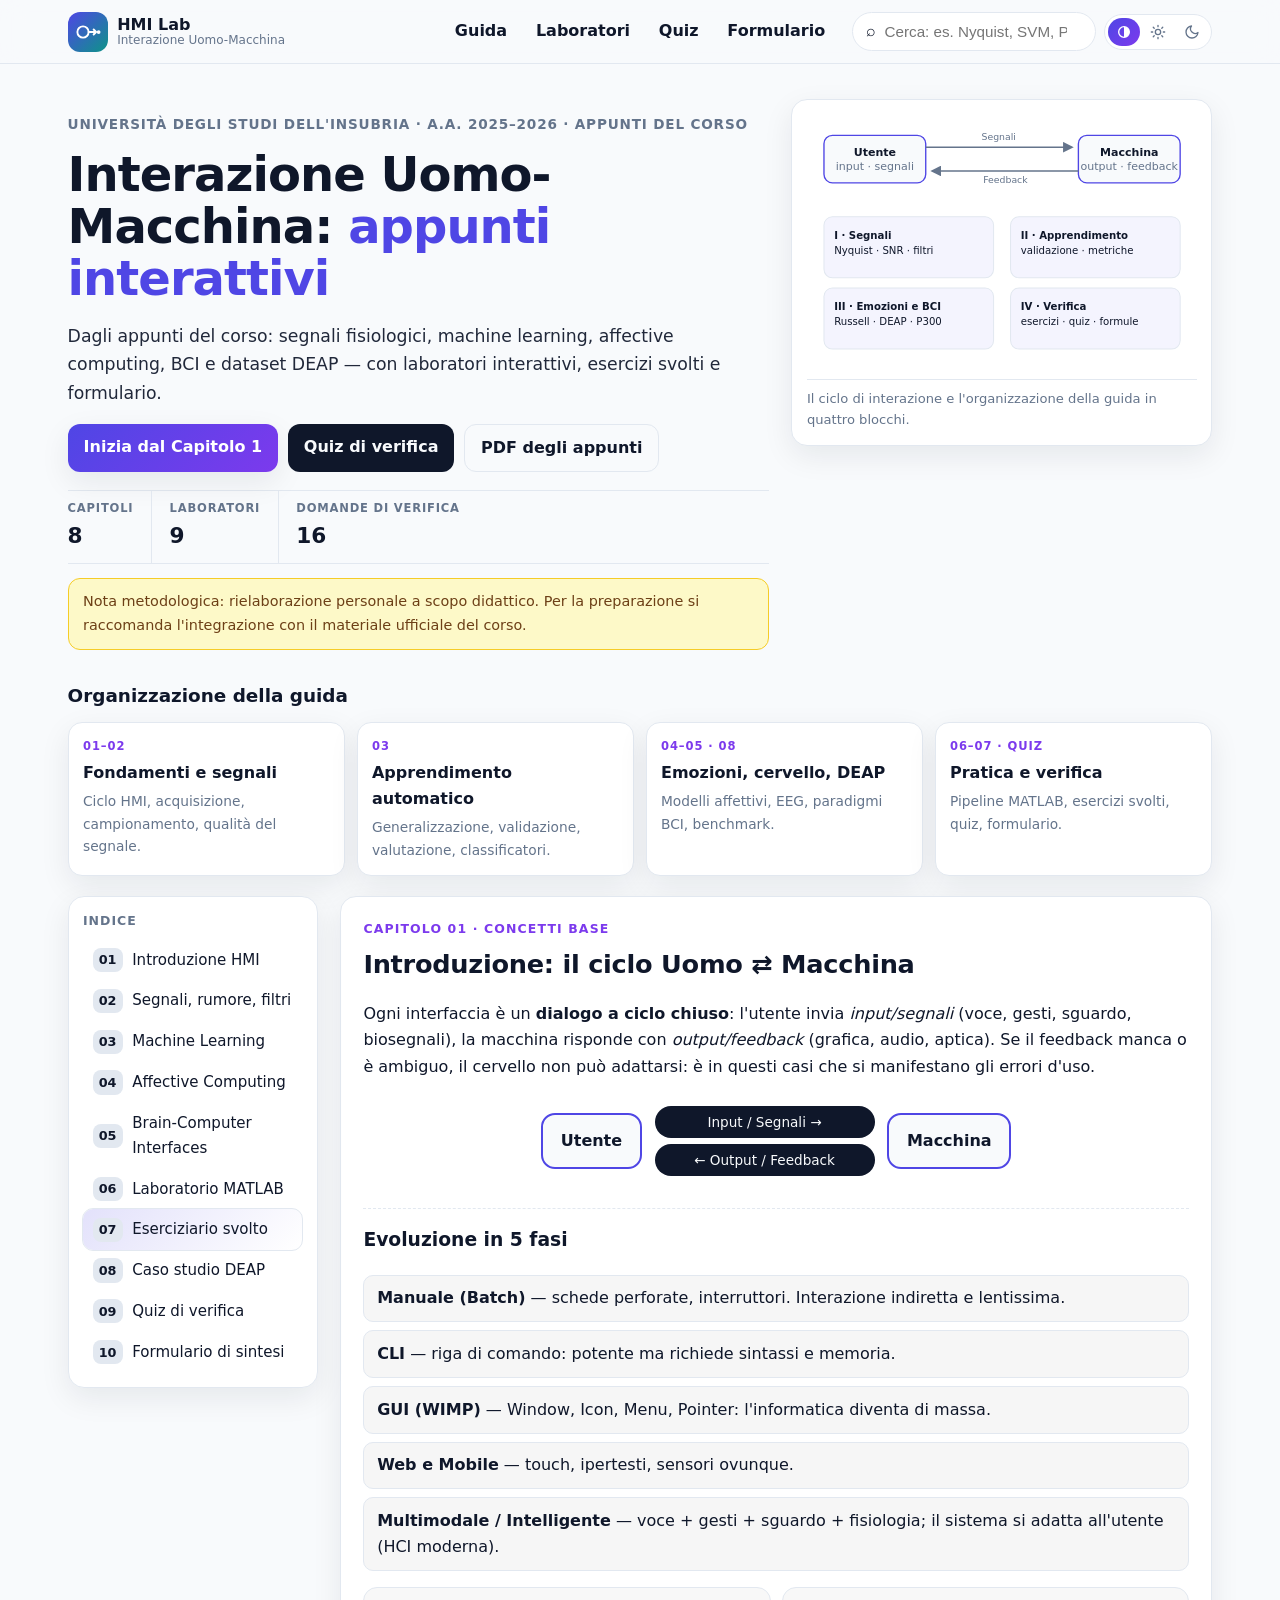
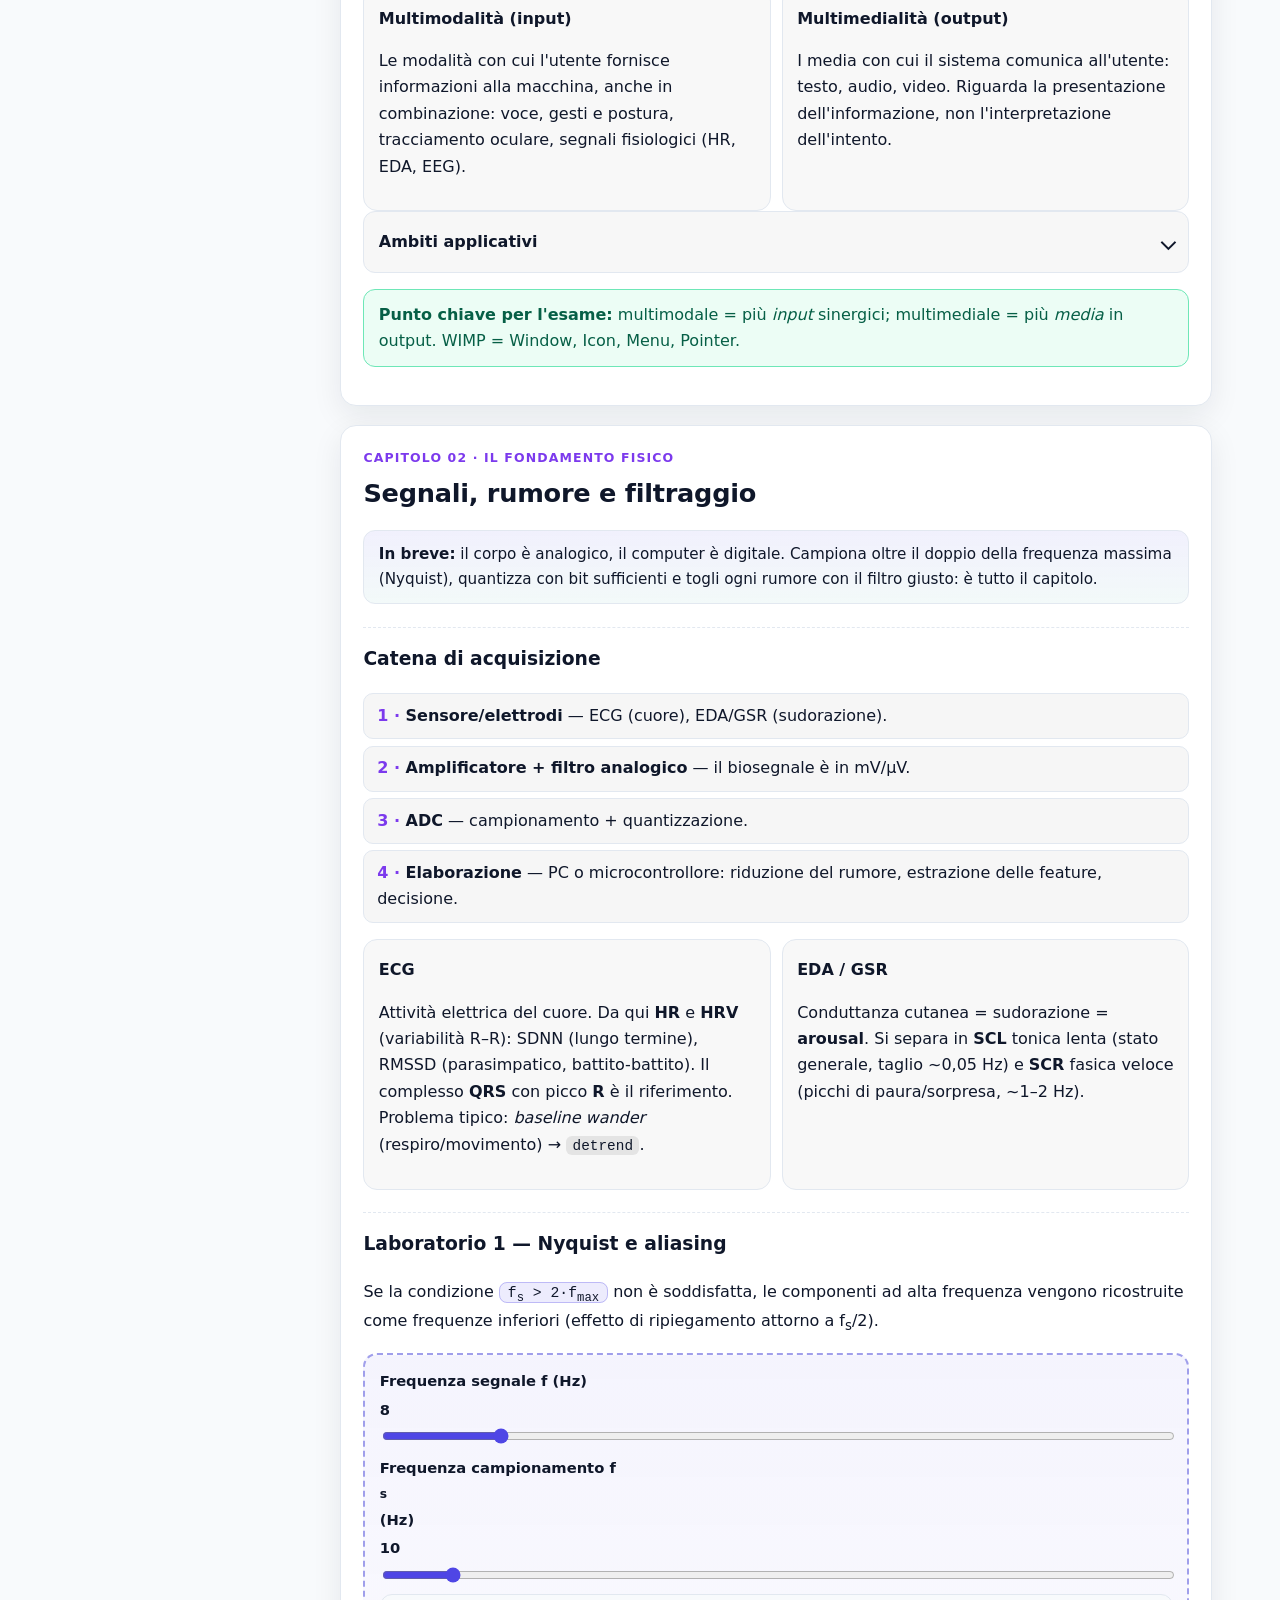
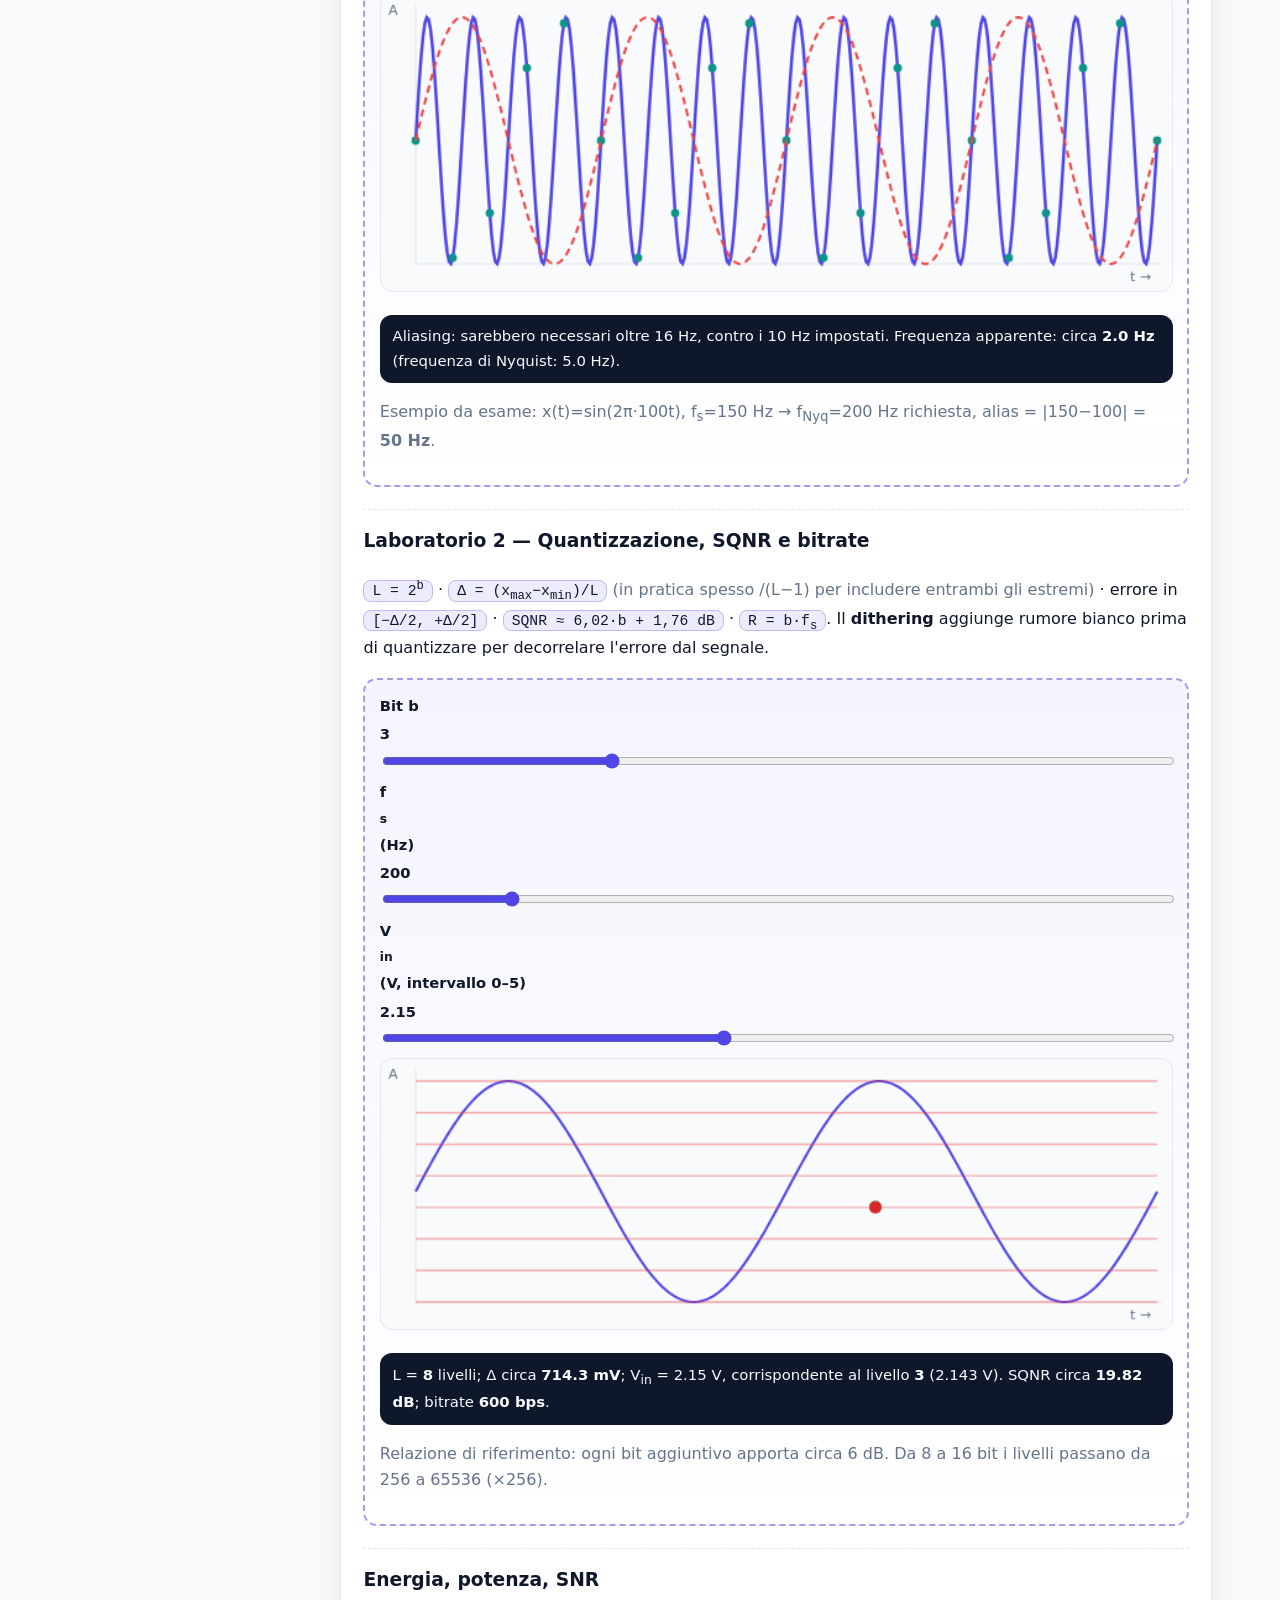
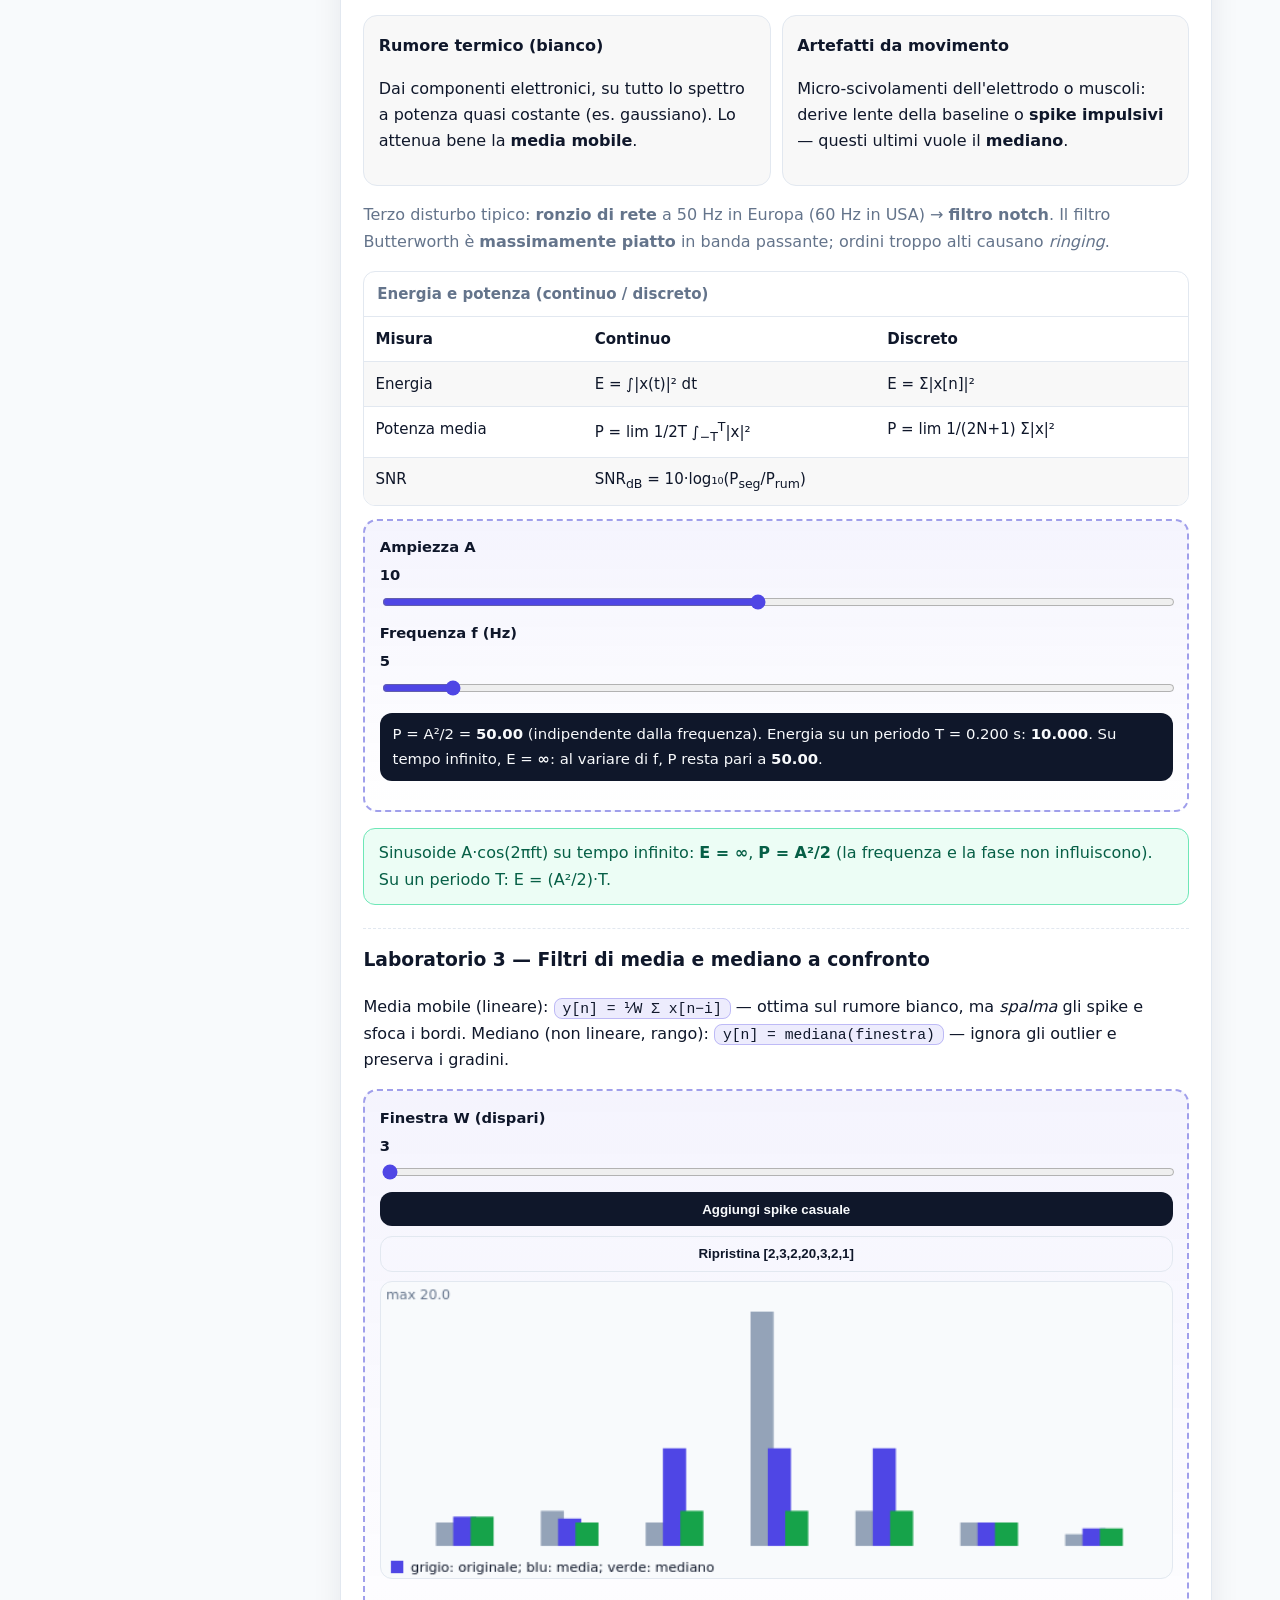
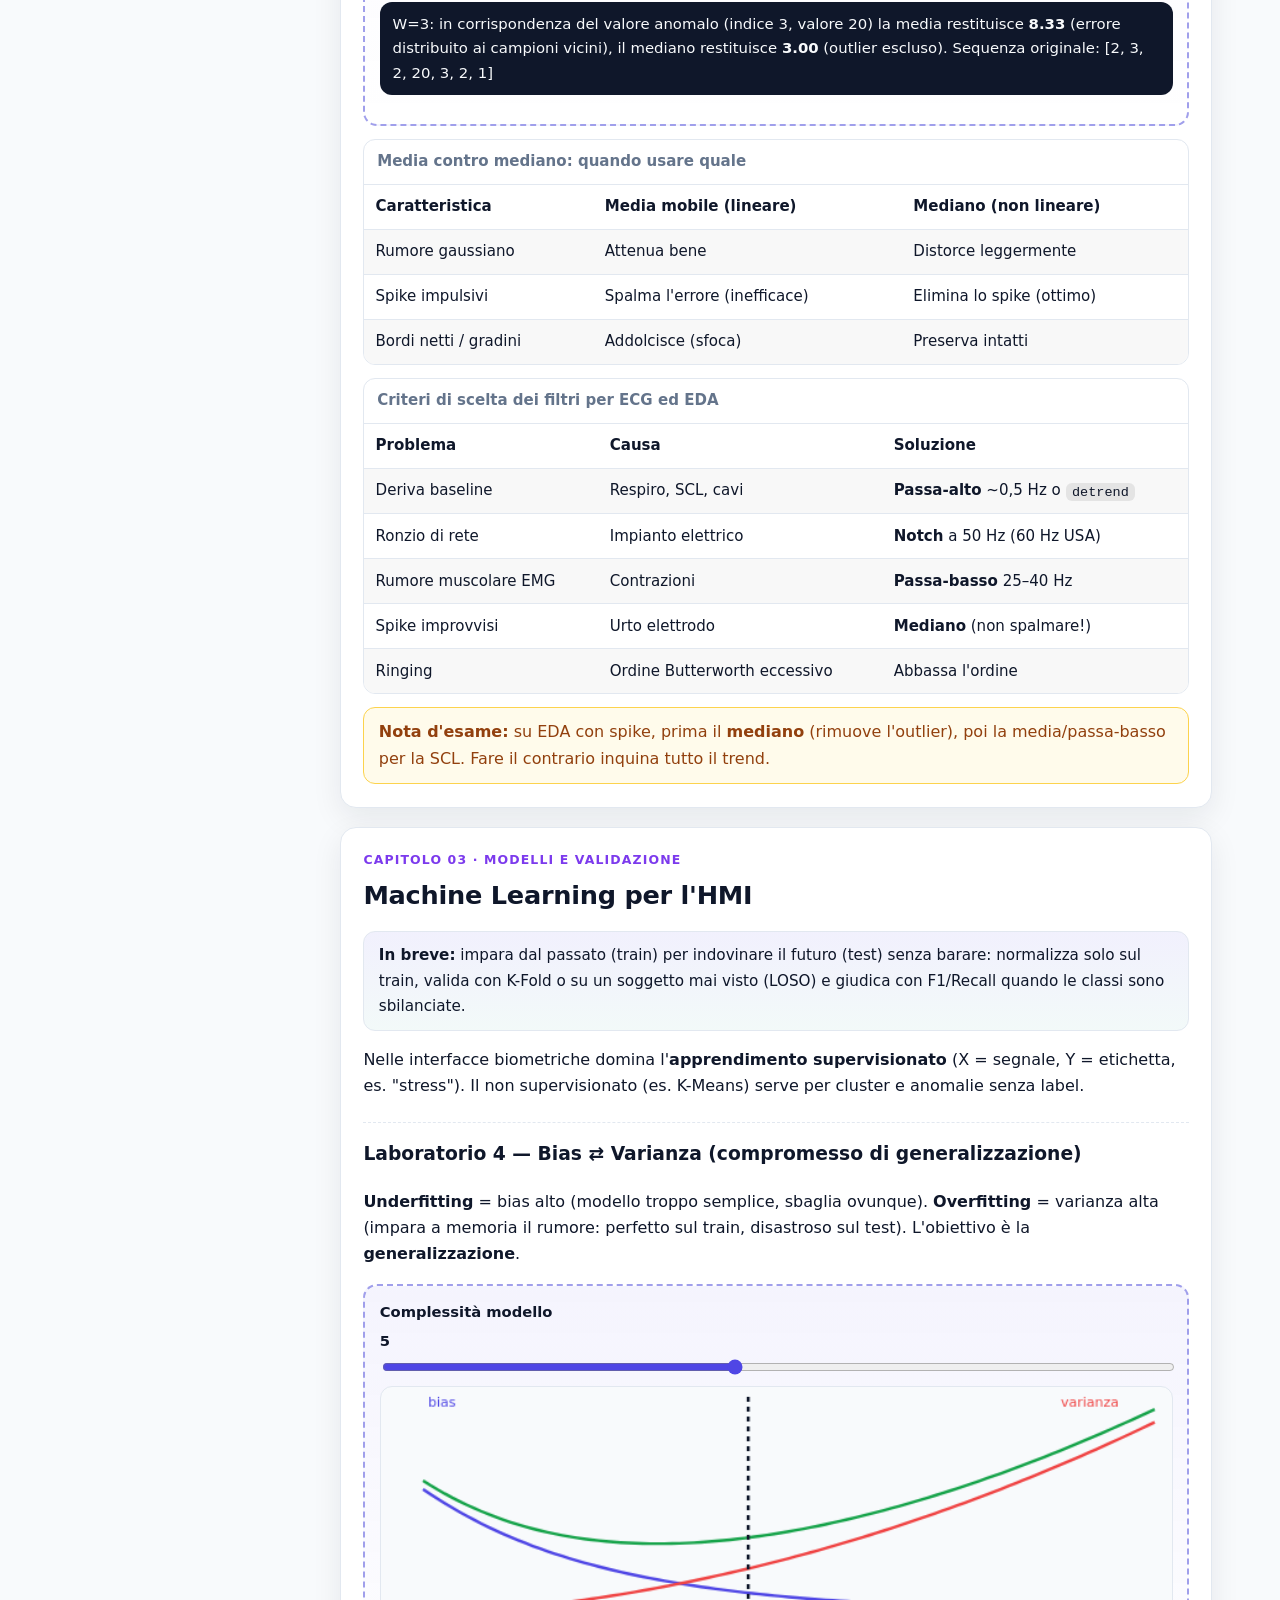
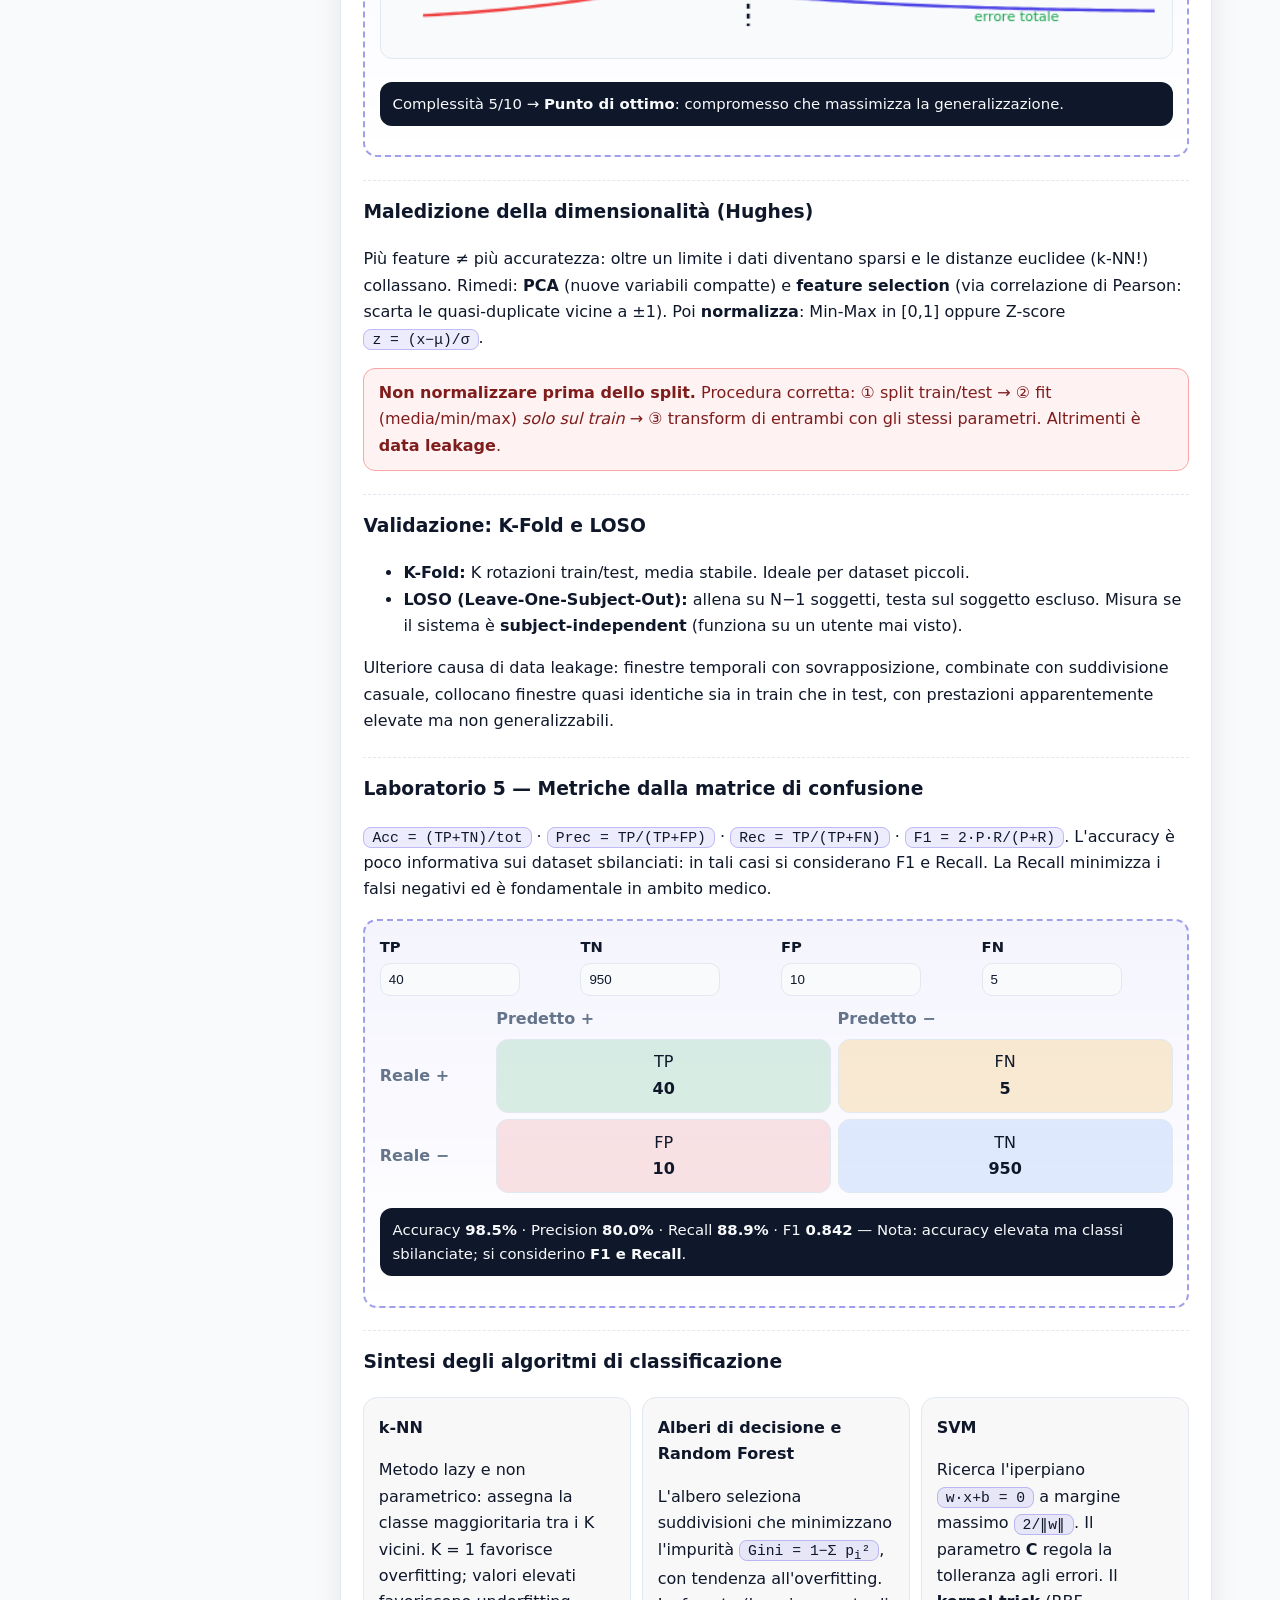
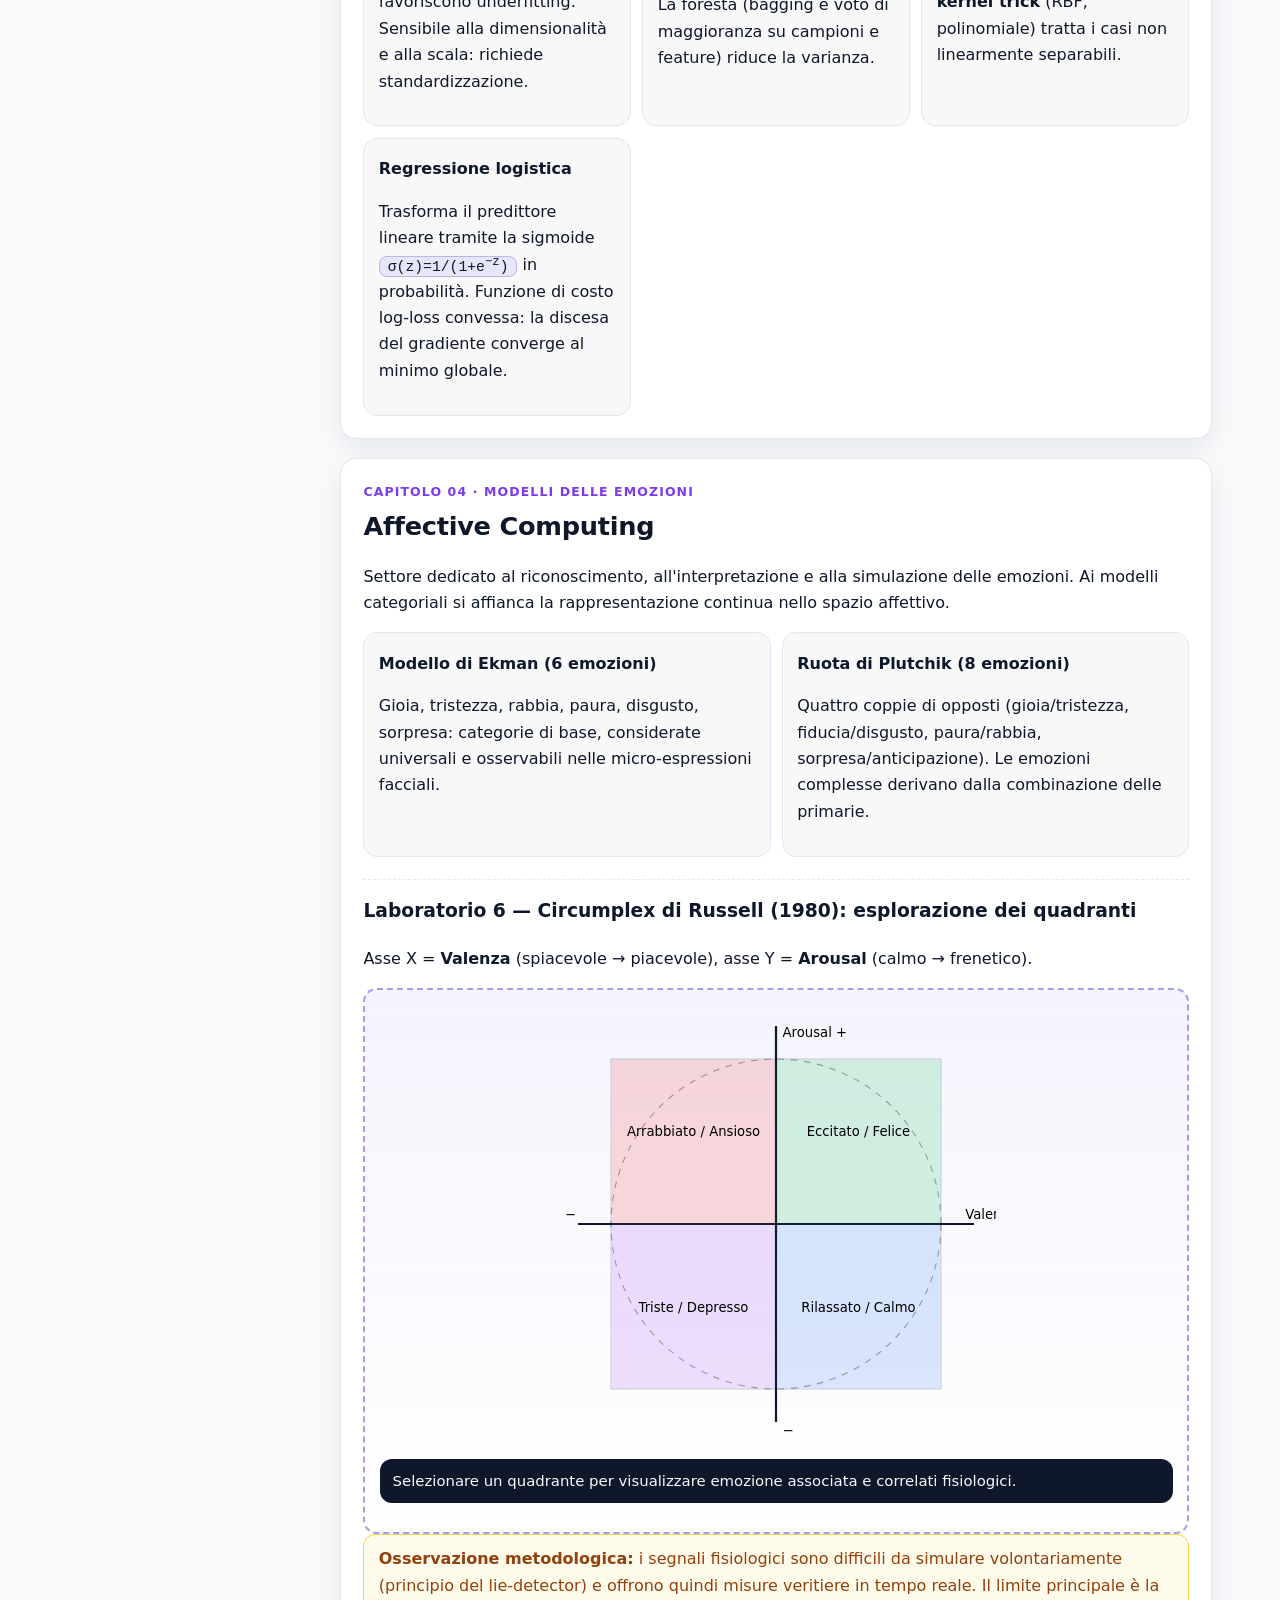
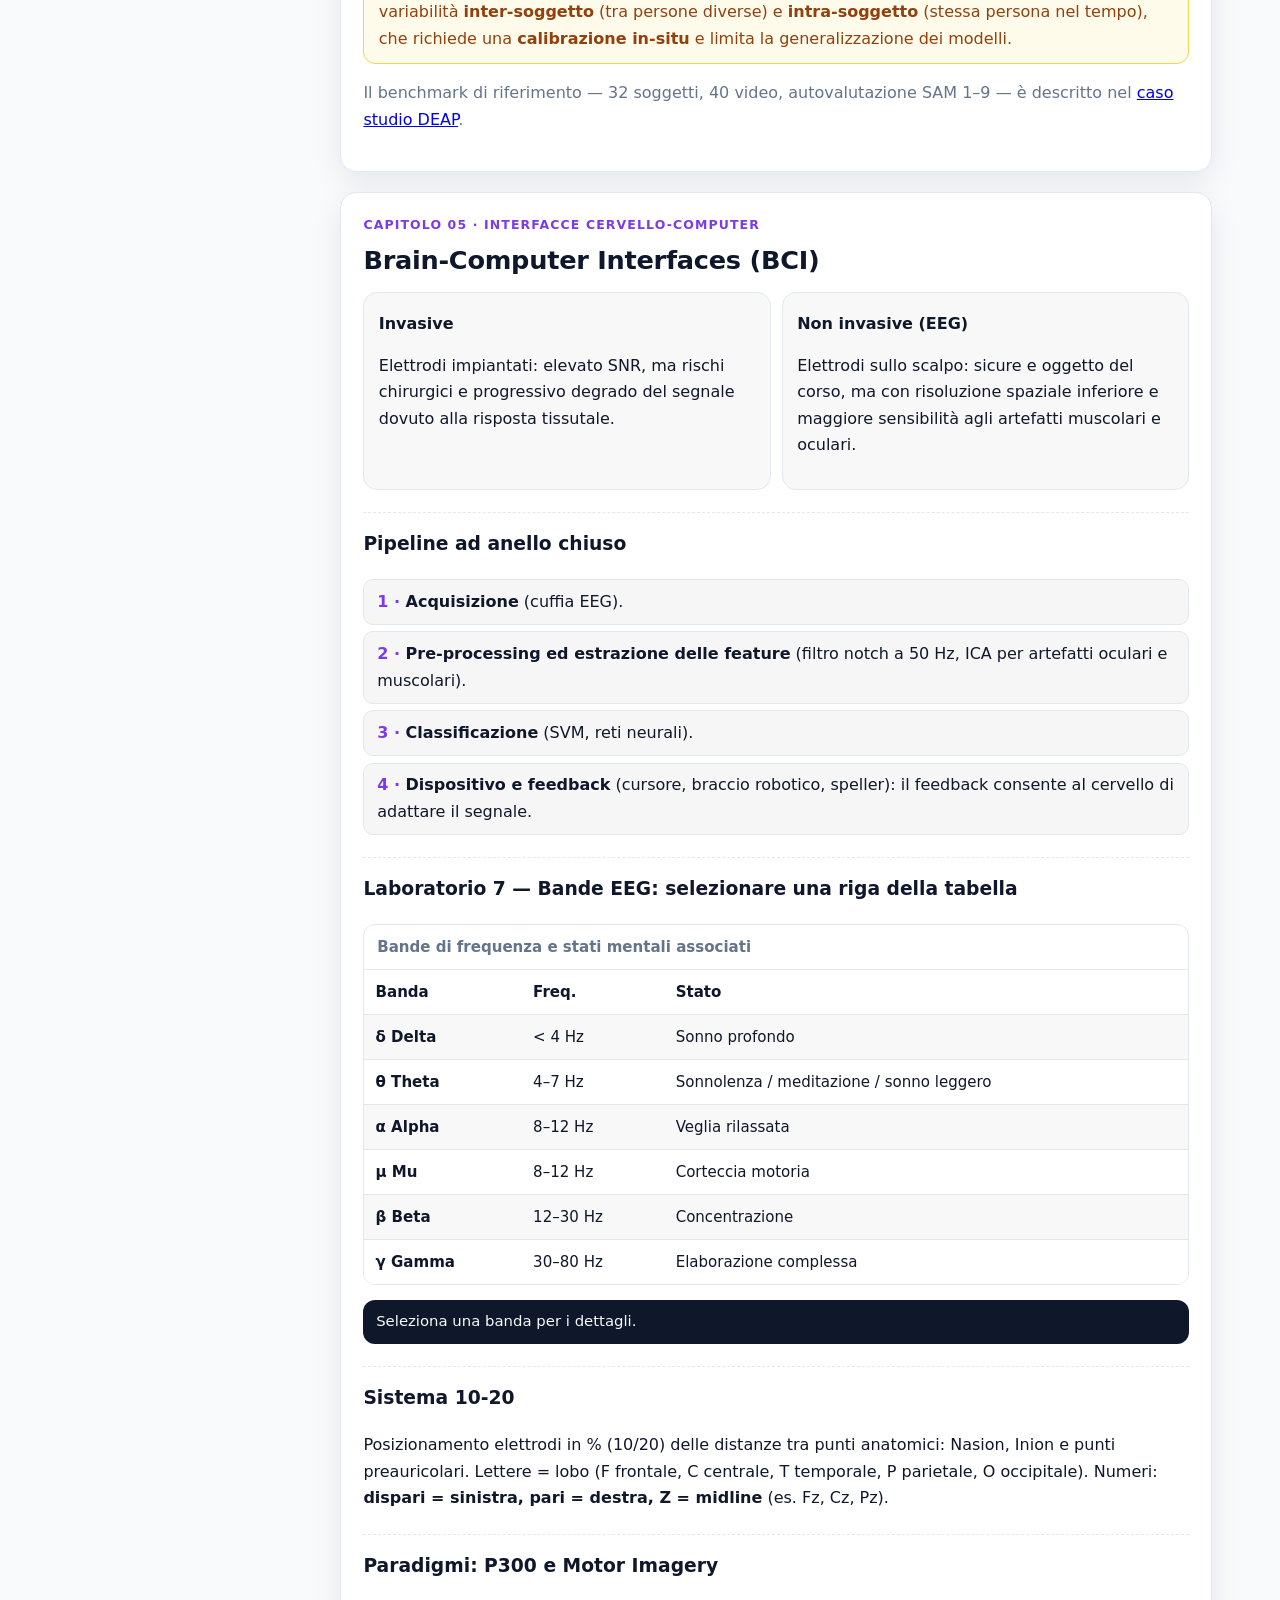
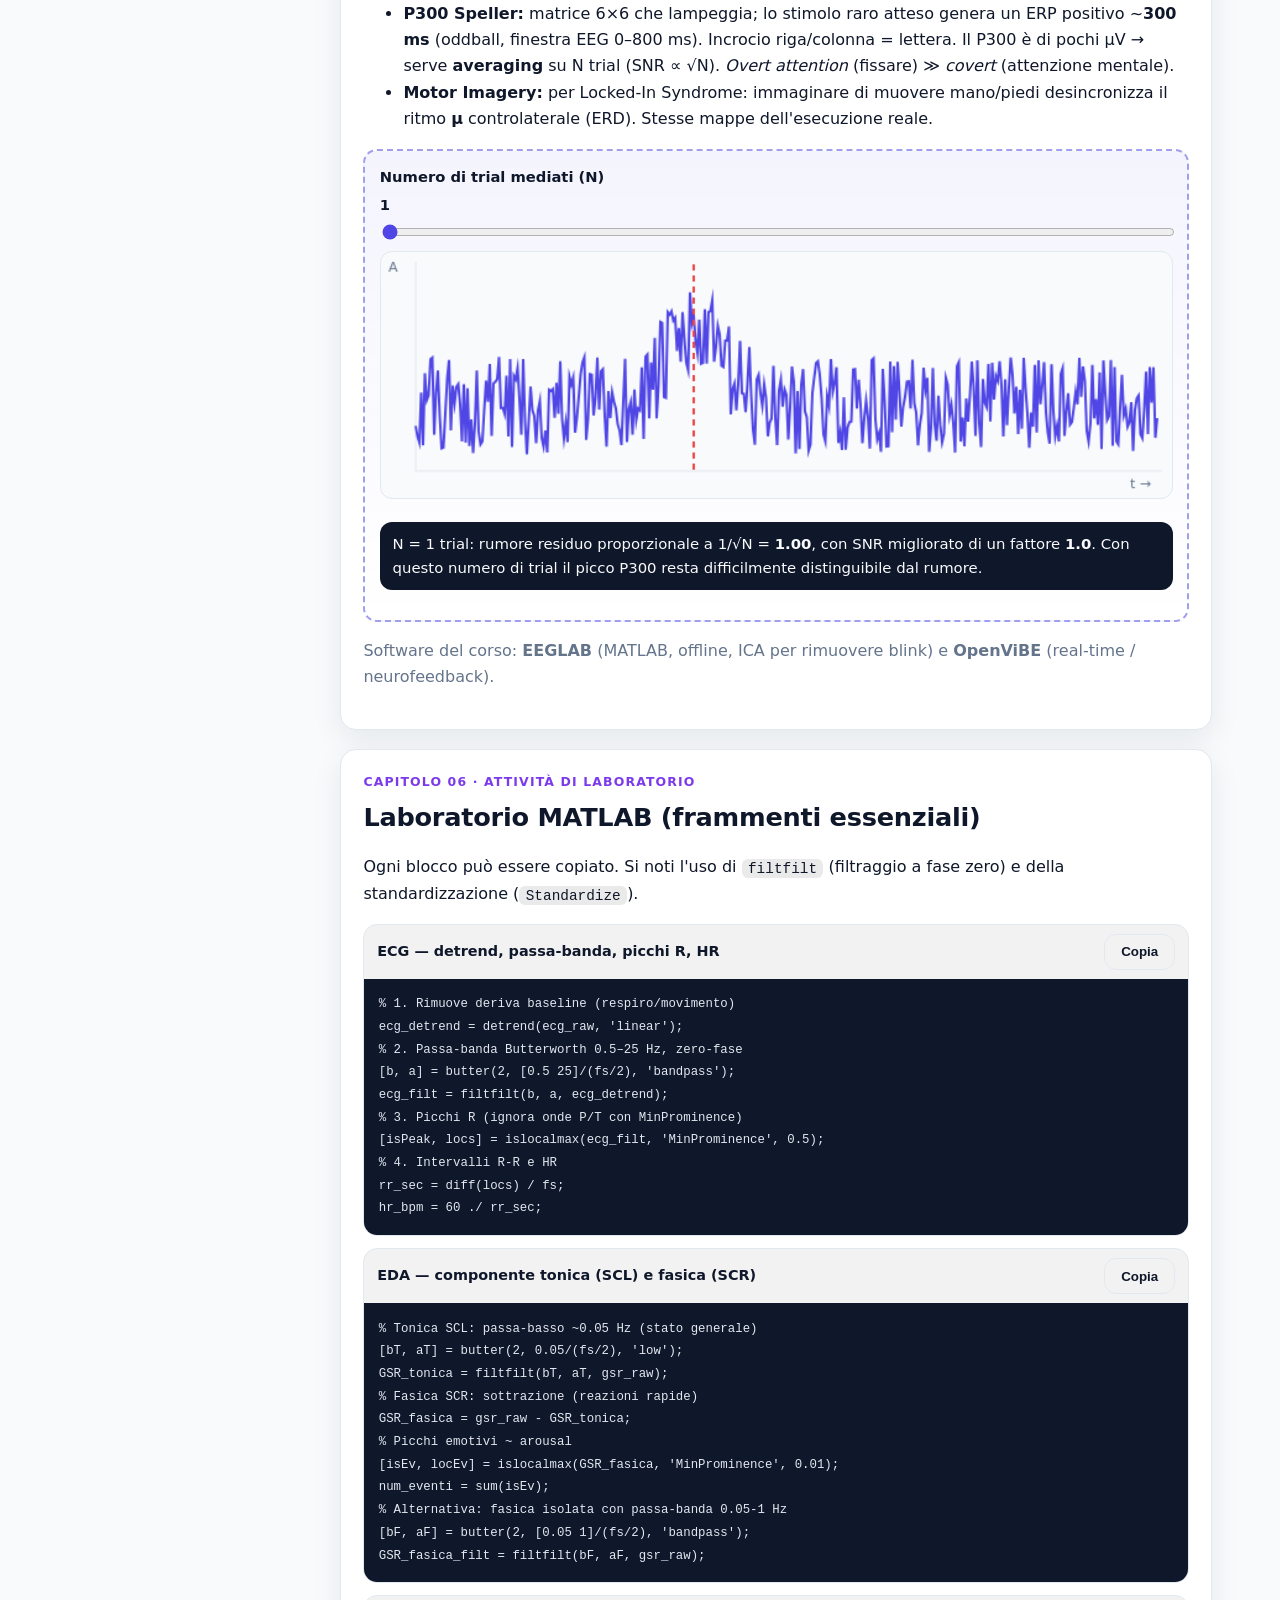
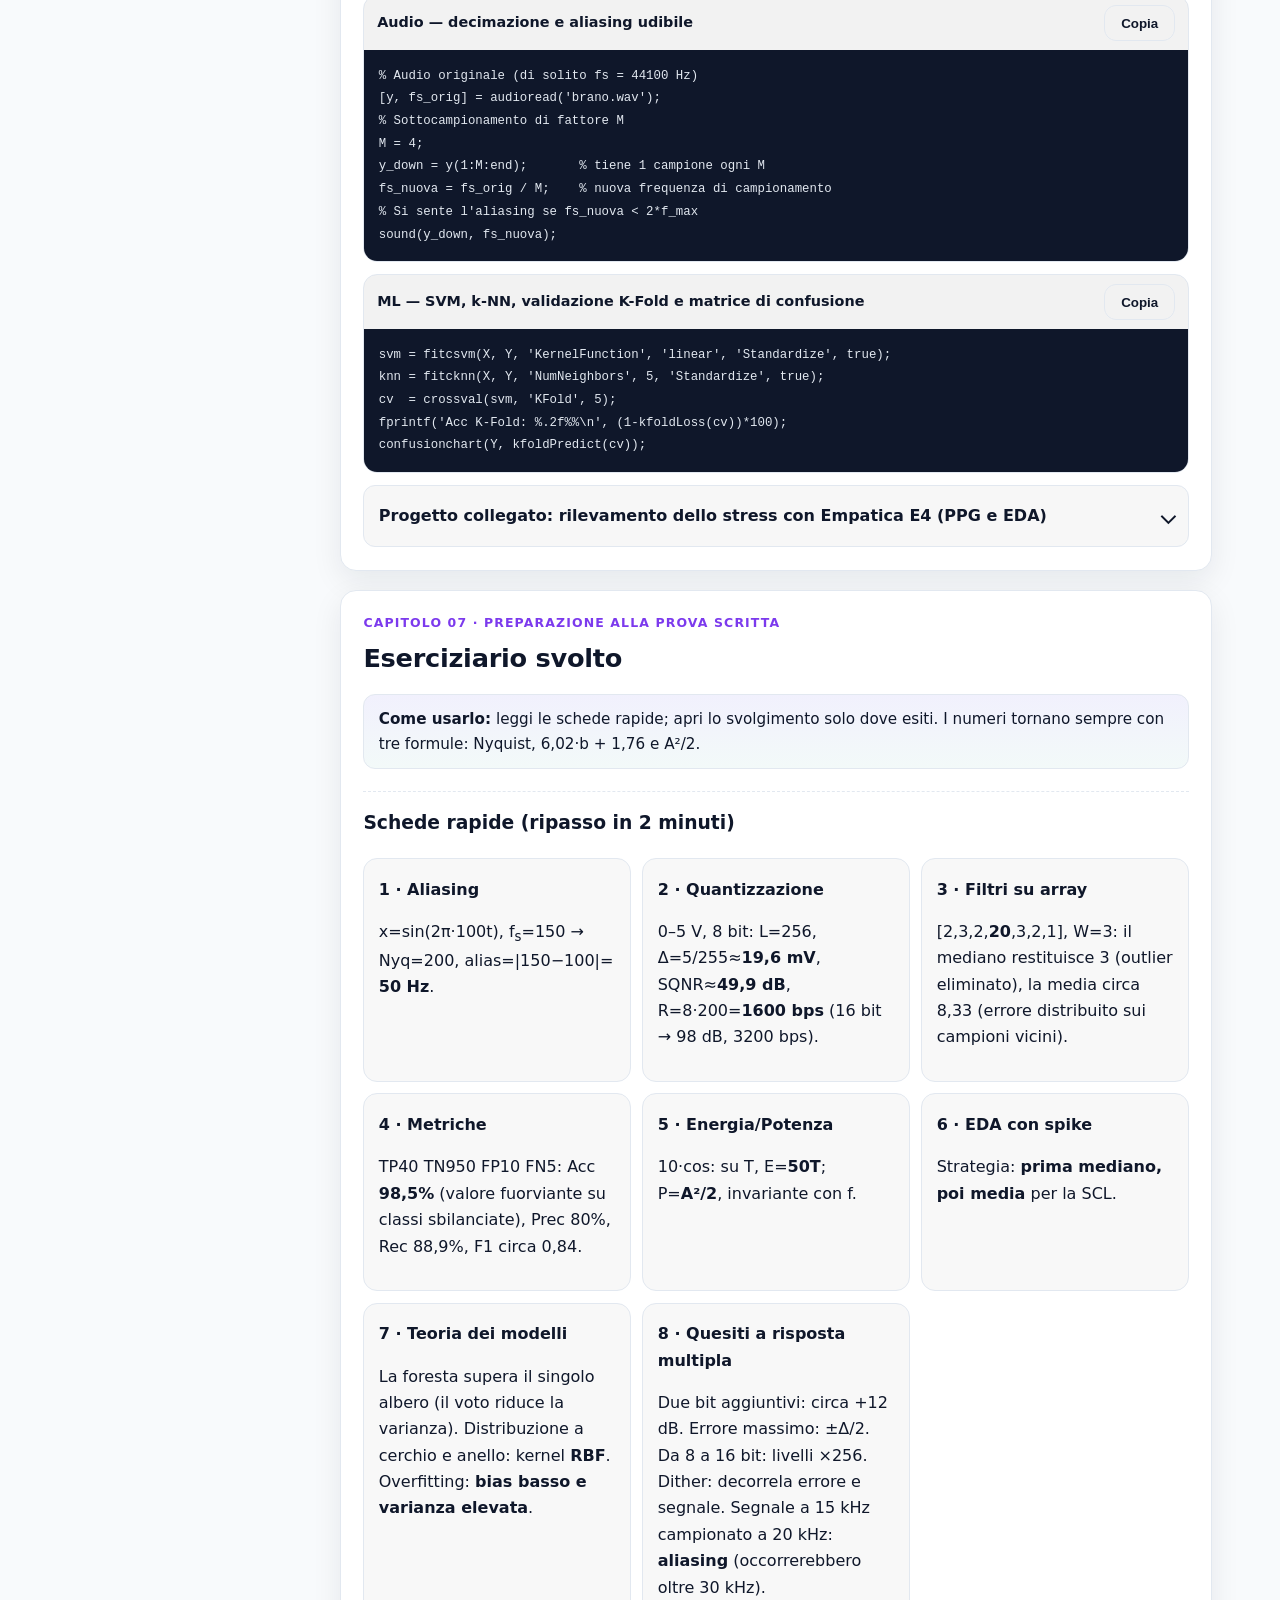
==== commit 172c15a4: "Changelogs: - Migliorati gli appunti web" ====
--- a/docs/index.html
+++ b/docs/index.html
@@ -22,7 +22,7 @@
 <header class="site-header" id="top">
   <div class="wrap header-inner">
     <a class="brand" href="#top" aria-label="HMI Lab home">
-      <span class="brand-mark" aria-hidden="true">◉</span>
+      <img class="brand-mark" src="./assets/favicon.svg" alt="" aria-hidden="true" width="40" height="40">
       <span class="brand-text"><strong>HMI Lab</strong><small>Interazione Uomo-Macchina</small></span>
     </a>
     <nav class="site-nav" aria-label="Navigazione principale">
@@ -37,7 +37,11 @@
         <span aria-hidden="true">⌕</span>
         <input id="searchInput" type="search" placeholder="Cerca: es. Nyquist, SVM, P300…" autocomplete="off">
       </label>
-      <button id="themeToggle" class="btn btn-ghost" type="button" aria-label="Cambia tema chiaro o scuro">Tema</button>
+      <div class="theme-seg" role="group" aria-label="Tema di visualizzazione">
+        <button type="button" data-theme-value="auto" aria-pressed="true" title="Automatico (segue il sistema)" aria-label="Tema automatico"><svg viewBox="0 0 24 24" fill="none" stroke="currentColor" stroke-width="2" stroke-linecap="round" stroke-linejoin="round" aria-hidden="true"><circle cx="12" cy="12" r="8"/><path d="M12 4a8 8 0 0 1 0 16z" fill="currentColor" stroke="none"/></svg></button>
+        <button type="button" data-theme-value="light" aria-pressed="false" title="Tema chiaro" aria-label="Tema chiaro"><svg viewBox="0 0 24 24" fill="none" stroke="currentColor" stroke-width="2" stroke-linecap="round" stroke-linejoin="round" aria-hidden="true"><circle cx="12" cy="12" r="4"/><path d="M12 2v2M12 20v2M4.9 4.9l1.4 1.4M17.7 17.7l1.4 1.4M2 12h2M20 12h2M4.9 19.1l1.4-1.4M17.7 6.3l1.4-1.4"/></svg></button>
+        <button type="button" data-theme-value="dark" aria-pressed="false" title="Tema scuro" aria-label="Tema scuro"><svg viewBox="0 0 24 24" fill="none" stroke="currentColor" stroke-width="2" stroke-linecap="round" stroke-linejoin="round" aria-hidden="true"><path d="M21 12.79A9 9 0 1 1 11.21 3 7 7 0 0 0 21 12.79z"/></svg></button>
+      </div>
       <button id="menuToggle" class="btn btn-ghost only-mobile" type="button" aria-expanded="false" aria-controls="toc">☰ Indice</button>
     </div>
   </div>
@@ -58,8 +62,8 @@
       </div>
       <dl class="hero-stats" aria-label="Contenuti della guida">
         <div><dt>Capitoli</dt><dd>8</dd></div>
-        <div><dt>Laboratori</dt><dd>7</dd></div>
-        <div><dt>Domande di verifica</dt><dd>12</dd></div>
+        <div><dt>Laboratori</dt><dd>9</dd></div>
+        <div><dt>Domande di verifica</dt><dd>16</dd></div>
       </dl>
       <p class="disclaimer">Nota metodologica: rielaborazione personale a scopo didattico. Per la preparazione si raccomanda l'integrazione con il materiale ufficiale del corso.</p>
     </div>
@@ -124,10 +128,6 @@
       <a href="#quiz" data-toc><span class="n">09</span> Quiz di verifica</a>
       <a href="#formulario" data-toc><span class="n">10</span> Formulario di sintesi</a>
     </nav>
-    <div class="toc-foot">
-      <p><strong>Metodo di studio consigliato</strong><br>Leggere la sezione, utilizzare il laboratorio corrispondente, svolgere la verifica.</p>
-      <p id="searchCount" class="muted" role="status"></p>
-    </div>
   </div>
 </aside>
 
@@ -183,6 +183,7 @@
 <section class="chapter" id="cap02" data-searchable aria-labelledby="cap02t">
   <p class="chap-kicker">Capitolo 02 · Il fondamento fisico</p>
   <h2 id="cap02t">Segnali, rumore e filtraggio</h2>
+  <p class="tldr"><strong>In breve:</strong> il corpo è analogico, il computer è digitale. Campiona oltre il doppio della frequenza massima (Nyquist), quantizza con bit sufficienti e togli ogni rumore con il filtro giusto: è tutto il capitolo.</p>
   <h3>Catena di acquisizione</h3>
   <ol class="steps">
     <li><strong>Sensore/elettrodi</strong> — ECG (cuore), EDA/GSR (sudorazione).</li>
@@ -221,6 +222,11 @@
   </div>
 
   <h3>Energia, potenza, SNR</h3>
+  <div class="grid2">
+    <article class="card"><h4>Rumore termico (bianco)</h4><p>Dai componenti elettronici, su tutto lo spettro a potenza quasi costante (es. gaussiano). Lo attenua bene la <strong>media mobile</strong>.</p></article>
+    <article class="card"><h4>Artefatti da movimento</h4><p>Micro-scivolamenti dell'elettrodo o muscoli: derive lente della baseline o <strong>spike impulsivi</strong> — questi ultimi vuole il <strong>mediano</strong>.</p></article>
+  </div>
+  <p class="muted">Terzo disturbo tipico: <strong>ronzio di rete</strong> a 50 Hz in Europa (60 Hz in USA) → <strong>filtro notch</strong>. Il filtro Butterworth è <strong>massimamente piatto</strong> in banda passante; ordini troppo alti causano <em>ringing</em>.</p>
   <div class="table-wrap"><table>
     <caption>Energia e potenza (continuo / discreto)</caption>
     <tr><th>Misura</th><th>Continuo</th><th>Discreto</th></tr>
@@ -249,6 +255,13 @@
     <p class="lab-result" id="filterResult" role="status"></p>
   </div>
   <div class="table-wrap"><table>
+    <caption>Media contro mediano: quando usare quale</caption>
+    <tr><th>Caratteristica</th><th>Media mobile (lineare)</th><th>Mediano (non lineare)</th></tr>
+    <tr><td>Rumore gaussiano</td><td>Attenua bene</td><td>Distorce leggermente</td></tr>
+    <tr><td>Spike impulsivi</td><td>Spalma l'errore (inefficace)</td><td>Elimina lo spike (ottimo)</td></tr>
+    <tr><td>Bordi netti / gradini</td><td>Addolcisce (sfoca)</td><td>Preserva intatti</td></tr>
+  </table></div>
+  <div class="table-wrap"><table>
     <caption>Criteri di scelta dei filtri per ECG ed EDA</caption>
     <tr><th>Problema</th><th>Causa</th><th>Soluzione</th></tr>
     <tr><td>Deriva baseline</td><td>Respiro, SCL, cavi</td><td><strong>Passa-alto</strong> ~0,5 Hz o <code>detrend</code></td></tr>
@@ -264,6 +277,7 @@
 <section class="chapter" id="cap03" data-searchable aria-labelledby="cap03t">
   <p class="chap-kicker">Capitolo 03 · Modelli e validazione</p>
   <h2 id="cap03t">Machine Learning per l'HMI</h2>
+  <p class="tldr"><strong>In breve:</strong> impara dal passato (train) per indovinare il futuro (test) senza barare: normalizza solo sul train, valida con K-Fold o su un soggetto mai visto (LOSO) e giudica con F1/Recall quando le classi sono sbilanciate.</p>
   <p>Nelle interfacce biometriche domina l'<strong>apprendimento supervisionato</strong> (X = segnale, Y = etichetta, es. "stress"). Il non supervisionato (es. K-Means) serve per cluster e anomalie senza label.</p>
   <h3>Laboratorio 4 — Bias ⇄ Varianza (compromesso di generalizzazione)</h3>
   <p><strong>Underfitting</strong> = bias alto (modello troppo semplice, sbaglia ovunque). <strong>Overfitting</strong> = varianza alta (impara a memoria il rumore: perfetto sul train, disastroso sul test). L'obiettivo è la <strong>generalizzazione</strong>.</p>
@@ -284,7 +298,7 @@
   </ul>
   <p>Ulteriore causa di data leakage: finestre temporali con sovrapposizione, combinate con suddivisione casuale, collocano finestre quasi identiche sia in train che in test, con prestazioni apparentemente elevate ma non generalizzabili.</p>
   <h3>Laboratorio 5 — Metriche dalla matrice di confusione</h3>
-  <p><span class="formula">Acc = (TP+TN)/tot</span> · <span class="formula">Prec = TP/(TP+FP)</span> · <span class="formula">Rec = TP/(TP+FN)</span> · <span class="formula">F1 = 2·P·R/(P+R)</span>. L'accuracy è poco informativa sui dataset sbilanciati: in tali casi si considerano F1 e Recall.</p>
+  <p><span class="formula">Acc = (TP+TN)/tot</span> · <span class="formula">Prec = TP/(TP+FP)</span> · <span class="formula">Rec = TP/(TP+FN)</span> · <span class="formula">F1 = 2·P·R/(P+R)</span>. L'accuracy è poco informativa sui dataset sbilanciati: in tali casi si considerano F1 e Recall. La Recall minimizza i falsi negativi ed è fondamentale in ambito medico.</p>
   <div class="lab" data-lab="metrics">
     <div class="lab-controls lab-grid4">
       <label>TP <input id="mTP" type="number" value="40" min="0"></label>
@@ -338,7 +352,8 @@
     </svg>
     <p class="lab-result" id="russellResult" role="status">Selezionare un quadrante per visualizzare emozione associata e correlati fisiologici.</p>
   </div>
-  <div class="warn"><strong>Osservazione metodologica:</strong> i segnali fisiologici sono difficili da simulare volontariamente (principio del lie-detector) e offrono quindi misure veritiere in tempo reale. Il limite principale è la variabilità inter-soggetto, che richiede una <strong>calibrazione in-situ</strong> e limita la generalizzazione dei modelli.</div>
+  <div class="warn"><strong>Osservazione metodologica:</strong> i segnali fisiologici sono difficili da simulare volontariamente (principio del lie-detector) e offrono quindi misure veritiere in tempo reale. Il limite principale è la variabilità <strong>inter-soggetto</strong> (tra persone diverse) e <strong>intra-soggetto</strong> (stessa persona nel tempo), che richiede una <strong>calibrazione in-situ</strong> e limita la generalizzazione dei modelli.</div>
+  <p class="muted">Il benchmark di riferimento — 32 soggetti, 40 video, autovalutazione SAM 1–9 — è descritto nel <a href="#cap08">caso studio DEAP</a>.</p>
 </section>
 
 <!-- CAP 05 -->
@@ -361,18 +376,18 @@
     <caption>Bande di frequenza e stati mentali associati</caption>
     <tr><th>Banda</th><th>Freq.</th><th>Stato</th></tr>
     <tr data-band="Delta: sonno profondo, patologie in veglia." tabindex="0"><td><strong>δ Delta</strong></td><td>&lt; 4 Hz</td><td>Sonno profondo</td></tr>
-    <tr data-band="Theta: sonnolenza, meditazione profonda." tabindex="0"><td><strong>θ Theta</strong></td><td>4–7 Hz</td><td>Sonnolenza / meditazione</td></tr>
+    <tr data-band="Theta: sonnolenza, meditazione profonda, sonno leggero." tabindex="0"><td><strong>θ Theta</strong></td><td>4–7 Hz</td><td>Sonnolenza / meditazione / sonno leggero</td></tr>
     <tr data-band="Alpha: veglia rilassata a occhi chiusi, lobi occipitali." tabindex="0"><td><strong>α Alpha</strong></td><td>8–12 Hz</td><td>Veglia rilassata</td></tr>
     <tr data-band="Mu: come alpha ma motorio; si desincronizza col movimento immaginato (ERD)." tabindex="0"><td><strong>μ Mu</strong></td><td>8–12 Hz</td><td>Corteccia motoria</td></tr>
     <tr data-band="Beta: veglia attiva, concentrazione, calcolo." tabindex="0"><td><strong>β Beta</strong></td><td>12–30 Hz</td><td>Concentrazione</td></tr>
-    <tr data-band="Gamma: integrazione multisensoriale; spesso sporcata da EMG." tabindex="0"><td><strong>γ Gamma</strong></td><td>30–80 Hz</td><td>Elaborazione complessa</td></tr>
+    <tr data-band="Gamma: integrazione multisensoriale e consolidamento delle memorie; spesso sporcata da EMG." tabindex="0"><td><strong>γ Gamma</strong></td><td>30–80 Hz</td><td>Elaborazione complessa</td></tr>
   </table></div>
   <p class="lab-result" id="eegResult" role="status">Seleziona una banda per i dettagli.</p>
   <h3>Sistema 10-20</h3>
-  <p>Posizionamento elettrodi in % (10/20) da Nasion–Inion. Lettere = lobo (F, C, T, P, O). Numeri: <strong>dispari = sinistra, pari = destra, Z = midline</strong> (es. Fz, Cz, Pz).</p>
+  <p>Posizionamento elettrodi in % (10/20) delle distanze tra punti anatomici: Nasion, Inion e punti preauricolari. Lettere = lobo (F frontale, C centrale, T temporale, P parietale, O occipitale). Numeri: <strong>dispari = sinistra, pari = destra, Z = midline</strong> (es. Fz, Cz, Pz).</p>
   <h3>Paradigmi: P300 e Motor Imagery</h3>
   <ul>
-    <li><strong>P300 Speller:</strong> matrice 6×6 che lampeggia; lo stimolo raro atteso genera un ERP positivo ~<strong>300 ms</strong> (oddball). Incrocio riga/colonna = lettera. Il P300 è di pochi µV → serve <strong>averaging</strong> su N trial (SNR ∝ √N). <em>Overt attention</em> (fissare) ≫ <em>covert</em> (attenzione mentale).</li>
+    <li><strong>P300 Speller:</strong> matrice 6×6 che lampeggia; lo stimolo raro atteso genera un ERP positivo ~<strong>300 ms</strong> (oddball, finestra EEG 0–800 ms). Incrocio riga/colonna = lettera. Il P300 è di pochi µV → serve <strong>averaging</strong> su N trial (SNR ∝ √N). <em>Overt attention</em> (fissare) ≫ <em>covert</em> (attenzione mentale).</li>
     <li><strong>Motor Imagery:</strong> per Locked-In Syndrome: immaginare di muovere mano/piedi desincronizza il ritmo <strong>μ</strong> controlaterale (ERD). Stesse mappe dell'esecuzione reale.</li>
   </ul>
   <div class="lab" data-lab="p300">
@@ -412,7 +427,21 @@
 GSR_fasica = gsr_raw - GSR_tonica;
 % Picchi emotivi ~ arousal
 [isEv, locEv] = islocalmax(GSR_fasica, 'MinProminence', 0.01);
-num_eventi = sum(isEv);</code></pre>
+num_eventi = sum(isEv);
+% Alternativa: fasica isolata con passa-banda 0.05-1 Hz
+[bF, aF] = butter(2, [0.05 1]/(fs/2), 'bandpass');
+GSR_fasica_filt = filtfilt(bF, aF, gsr_raw);</code></pre>
+  </div>
+  <div class="code-block">
+    <div class="code-head"><span>Audio — decimazione e aliasing udibile</span><button class="btn btn-ghost btn-copy" type="button" data-copy="codeAudio">Copia</button></div>
+<pre id="codeAudio"><code>% Audio originale (di solito fs = 44100 Hz)
+[y, fs_orig] = audioread('brano.wav');
+% Sottocampionamento di fattore M
+M = 4;
+y_down = y(1:M:end);       % tiene 1 campione ogni M
+fs_nuova = fs_orig / M;    % nuova frequenza di campionamento
+% Si sente l'aliasing se fs_nuova &lt; 2*f_max
+sound(y_down, fs_nuova);</code></pre>
   </div>
   <div class="code-block">
     <div class="code-head"><span>ML — SVM, k-NN, validazione K-Fold e matrice di confusione</span><button class="btn btn-ghost btn-copy" type="button" data-copy="codeMl">Copia</button></div>
@@ -430,6 +459,8 @@
 <section class="chapter" id="cap07" data-searchable aria-labelledby="cap07t">
   <p class="chap-kicker">Capitolo 07 · Preparazione alla prova scritta</p>
   <h2 id="cap07t">Eserciziario svolto</h2>
+  <p class="tldr"><strong>Come usarlo:</strong> leggi le schede rapide; apri lo svolgimento solo dove esiti. I numeri tornano sempre con tre formule: Nyquist, 6,02·b + 1,76 e A²/2.</p>
+  <h3>Schede rapide (ripasso in 2 minuti)</h3>
   <div class="cards">
     <article class="card"><h4>1 · Aliasing</h4><p>x=sin(2π·100t), f<sub>s</sub>=150 → Nyq=200, alias=|150−100|= <strong>50 Hz</strong>.</p></article>
     <article class="card"><h4>2 · Quantizzazione</h4><p>0–5 V, 8 bit: L=256, Δ=5/255≈<strong>19,6 mV</strong>, SQNR≈<strong>49,9 dB</strong>, R=8·200=<strong>1600 bps</strong> (16 bit → 98 dB, 3200 bps).</p></article>
@@ -441,6 +472,52 @@
     <article class="card"><h4>8 · Quesiti a risposta multipla</h4><p>Due bit aggiuntivi: circa +12 dB. Errore massimo: ±Δ/2. Da 8 a 16 bit: livelli ×256. Dither: decorrela errore e segnale. Segnale a 15 kHz campionato a 20 kHz: <strong>aliasing</strong> (occorrerebbero oltre 30 kHz).</p></article>
   </div>
   <div class="danger"><strong>Livello ADC con fondoscala arbitrario:</strong> Livello = round((V<sub>in</sub>−V<sub>min</sub>)/Δ). Con −5…+5 V e ingresso 2,15 V: round(7,15/0,0392) = <strong>182</strong> (il calcolo semplificato restituirebbe erroneamente 55).</div>
+  <h3>Svolgimenti passo-passo (apri solo ciò che ti serve)</h3>
+  <details class="exercise">
+    <summary><span><strong>Tipo 8A · 12 kHz e 40 dB:</strong> frequenza, bit e bitrate</span></summary>
+    <div>
+      <ol>
+        <li><strong>Campionamento minimo:</strong> f<sub>s</sub> ≥ 2·12 kHz = <strong>24 kHz</strong>.</li>
+        <li><strong>Bit necessari:</strong> 40 = 6,02·n + 1,76 → n ≈ 6,35 → si arrotonda per eccesso a <strong>7 bit</strong>.</li>
+        <li><strong>Bitrate:</strong> R = 24 000 × 7 = <strong>168 kbps</strong>.</li>
+      </ol>
+    </div>
+  </details>
+  <details class="exercise">
+    <summary><span><strong>Tipo 8B · ADC 0–5 V:</strong> da 2,15 V al livello 110</span></summary>
+    <div>
+      <ol>
+        <li><strong>Livelli:</strong> L = 2<sup>8</sup> = <strong>256</strong>.</li>
+        <li><strong>Passo:</strong> Δ = 5/255 ≈ <strong>19,6 mV</strong> (si divide per L−1 per includere entrambi gli estremi).</li>
+        <li><strong>Livello:</strong> round((2,15 − 0)/0,0196) = round(109,69) = <strong>110</strong>. Con fondoscala −5…+5 V la stessa formula dà <strong>182</strong>, non 55.</li>
+      </ol>
+    </div>
+  </details>
+  <details class="exercise">
+    <summary><span><strong>Tipo 8C · Le 10 idee che confondono:</strong> vero o falso in 30 secondi</span></summary>
+    <div>
+      <ul>
+        <li><strong>Quantizzazione</strong> = infiniti valori di <strong>ampiezza</strong> in livelli finiti. Il <strong>campionamento</strong> discretizza il <strong>tempo</strong>.</li>
+        <li>Dinamica 10 V su 1024 livelli → gradino ≈ <strong>10 mV</strong> (10/1024).</li>
+        <li>Più bit → SQNR <strong>aumenta</strong> (~6 dB per bit); +2 bit ≈ <strong>+12 dB</strong>.</li>
+        <li>Errore massimo di quantizzazione: <strong>±Δ/2</strong>.</li>
+        <li>Da 8 a 16 bit il rumore <strong>cala</strong>; la frequenza massima dipende da f<sub>s</sub>, <strong>non</strong> dai bit.</li>
+        <li>Segnale a 15 kHz campionato a 20 kHz → <strong>aliasing</strong> (servono oltre 30 kHz).</li>
+        <li><strong>Dither:</strong> rumore bianco prima di quantizzare per <strong>decorrelare</strong> errore e segnale.</li>
+        <li>Da 8 a 16 bit i livelli crescono di <strong>×256</strong> (256 → 65 536).</li>
+      </ul>
+    </div>
+  </details>
+  <details class="exercise">
+    <summary><span><strong>Tipo 8D · Energia e potenza:</strong> le tre regole d'oro</span></summary>
+    <div>
+      <ol>
+        <li><strong>Tempo infinito:</strong> sinusoide = segnale di <strong>potenza</strong> (E = ∞, P = A²/2).</li>
+        <li><strong>Un periodo T:</strong> E = <strong>50·T</strong> per A = 10.</li>
+        <li><strong>Frequenza:</strong> P dipende solo da A — se f raddoppia, P <strong>resta invariata</strong>.</li>
+      </ol>
+    </div>
+  </details>
 </section>
 
 <!-- CAP 08 -->
@@ -448,9 +525,9 @@
   <p class="chap-kicker">Capitolo 08 · Analisi di un benchmark di riferimento</p>
   <h2 id="cap08t">Caso studio: dataset DEAP</h2>
   <ul class="fact-grid">
-    <li><strong>32</strong> partecipanti × <strong>40</strong> video musicali da 1 min (scelti dai tag Last.fm per coprire Russell)</li>
+    <li><strong>32</strong> partecipanti × <strong>40</strong> video musicali da 1 min, scelti dai tag Last.fm per coprire uniformemente i quadranti di Russell</li>
     <li><strong>EEG 32 canali</strong> + periferici (GSR, ECG, respiro, temperatura, PPG, EOG/EMG) + face video (22 sogg.)</li>
-    <li><strong>SAM 1–9:</strong> Arousal, Valence, Dominance, Liking. Distinzione tra emozioni <em>felt</em> (provate) ed <em>espresse</em> (mostrate).</li>
+    <li><strong>SAM 1–9</strong> (manichini di autovalutazione, scala continua): Arousal da calmo a eccitato, Valence da triste a felice, Dominance da sottomesso a dominante, Liking (gradimento). Distinzione tra emozioni <em>felt</em> (provate davvero) ed <em>espresse</em> (mostrate, magari simulate).</li>
     <li><strong>Modality fusion:</strong> EEG + periferici + <strong>MCA</strong> (feature dei video-stimolo) ≫ singolo segnale. Il face video fu registrato ma <em>non</em> usato nei task del paper.</li>
   </ul>
   <p class="muted">Ricadute: salute mentale pre-clinica (ansia), UX, gaming adattivo.</p>
@@ -460,10 +537,10 @@
 <section class="chapter quiz" id="quiz" data-searchable aria-labelledby="quizt">
   <p class="chap-kicker">Verifica finale · Esercitazione in stile esame</p>
   <h2 id="quizt">Quiz di verifica</h2>
-  <p>12 domande sui tipi più frequenti, con feedback immediato e spiegazione. Il punteggio è conservato esclusivamente nel browser. <span class="muted">Nessun dato viene trasmesso all'esterno.</span></p>
+  <p>16 domande sui tipi più frequenti, con feedback immediato e spiegazione. Il punteggio è conservato esclusivamente nel browser. <span class="muted">Nessun dato viene trasmesso all'esterno.</span></p>
   <div class="quiz-bar">
     <div class="quiz-progress"><div id="quizProg"></div></div>
-    <p><strong id="quizScore">Punteggio: 0 / 12</strong> · <span id="quizBest">miglior punteggio: —</span></p>
+    <p><strong id="quizScore">Punteggio: 0 / 16</strong> · <span id="quizBest">miglior punteggio: —</span></p>
     <button class="btn btn-ghost" id="quizReset" type="button">Ricomincia</button>
   </div>
   <div id="quizBox"></div>
@@ -476,7 +553,7 @@
   <div class="table-wrap"><table>
     <tr><th>Tema</th><th>Formula / regola</th></tr>
     <tr><td>Nyquist</td><td>f<sub>s</sub> &gt; 2·f<sub>max</sub> · alias = |f − k·f<sub>s</sub>| più vicino</td></tr>
-    <tr><td>Quantizzazione</td><td>L=2<sup>b</sup> · Δ=(max−min)/L · err ∈ [−Δ/2, Δ/2] · SQNR≈6,02b+1,76 · R=b·f<sub>s</sub></td></tr>
+    <tr><td>Quantizzazione</td><td>L=2<sup>b</sup> · Δ=(max−min)/(L−1) negli esercizi (formalmente /L) · err ∈ [−Δ/2, Δ/2] · SQNR≈6,02b+1,76 · R=b·f<sub>s</sub></td></tr>
     <tr><td>SNR</td><td>SNR<sub>dB</sub>=10·log₁₀(P<sub>seg</sub>/P<sub>rum</sub>) · P<sub>sin</sub>=A²/2 · E<sub>T</sub>=(A²/2)·T</td></tr>
     <tr><td>Filtri</td><td>Media: y=mean(finestra) · Mediano: y=mediana · notch 50 Hz · ECG BP 0,5–25 Hz · SCL LP 0,05 Hz</td></tr>
     <tr><td>ML data</td><td>z=(x−μ)/σ · split→fit(solo train)→transform · K-Fold · LOSO = subject-independent</td></tr>
--- a/docs/css/styles.css
+++ b/docs/css/styles.css
@@ -22,16 +22,22 @@
 .progress{position:fixed;top:0;left:0;right:0;height:4px;background:transparent;z-index:60}
 .progress-bar{height:100%;width:0;background:linear-gradient(90deg,var(--brand),var(--brand2),var(--teal))}
 /* header */
-.site-header{position:sticky;top:0;z-index:50;background:color-mix(in srgb,var(--bg) 86%,transparent);backdrop-filter:blur(12px);border-bottom:1px solid var(--line)}
+.site-header{position:sticky;top:0;z-index:50;background:color-mix(in srgb,var(--bg) 86%,transparent);backdrop-filter:blur(12px);border-bottom:1px solid var(--line);transition:transform .28s cubic-bezier(.16,1,.3,1)}
+.site-header.nav-hidden{transform:translateY(-101%)}
 .header-inner{display:flex;align-items:center;gap:1rem;padding:.7rem 1.1rem;flex-wrap:wrap}
 .brand{display:flex;align-items:center;gap:.6rem;text-decoration:none;color:var(--ink)}
-.brand-mark{width:40px;height:40px;display:grid;place-items:center;border-radius:12px;background:linear-gradient(135deg,var(--brand),var(--brand2));color:#fff;font-size:22px}
+img.brand-mark{width:40px;height:40px;border-radius:12px;display:block;flex:none}
 .brand-text{display:flex;flex-direction:column;line-height:1.1}
 .brand-text small{color:var(--muted);font-size:.75rem}
 .site-nav{display:flex;gap:.4rem;margin-left:auto}
 .site-nav a{color:var(--ink);text-decoration:none;padding:.45rem .7rem;border-radius:10px;font-weight:600}
 .site-nav a:hover{background:var(--line)}
 .header-actions{display:flex;gap:.5rem;align-items:center}
+.theme-seg{display:flex;background:var(--bg2);border:1px solid var(--line);border-radius:999px;padding:3px;gap:2px}
+.theme-seg button{border:0;background:transparent;color:var(--muted);border-radius:999px;width:32px;height:28px;display:grid;place-items:center;cursor:pointer}
+.theme-seg button svg{width:16px;height:16px;display:block}
+.theme-seg button:hover{color:var(--ink);background:rgba(127,127,127,.16)}
+.theme-seg button[aria-pressed="true"]{background:linear-gradient(135deg,var(--brand),var(--brand2));color:#fff}
 .search-box{display:flex;align-items:center;gap:.4rem;background:var(--bg2);border:1px solid var(--line);border-radius:999px;padding:.35rem .8rem}
 .search-box input{border:0;background:transparent;color:var(--ink);width:200px;font-size:.95rem}
 .search-box input:focus{outline:none}
@@ -47,7 +53,7 @@
 .eyebrow{color:var(--muted);font-size:.85rem;text-transform:uppercase;letter-spacing:.06em;font-weight:700}
 .hero-grid{display:grid;grid-template-columns:1.5fr .9fr;gap:1.4rem;align-items:start}
 .hero h1{font-size:clamp(1.9rem,4vw,3rem);line-height:1.08;margin:.4rem 0 .8rem;letter-spacing:-.02em}
-.hero h1 em{background:linear-gradient(90deg,var(--brand),var(--teal));-webkit-background-clip:text;background-clip:text;color:transparent;font-style:normal}
+.hero h1 em{color:var(--brand);font-style:normal}
 .lead{font-size:1.08rem;color:var(--ink);opacity:.92}
 .hero-cta{display:flex;gap:.6rem;flex-wrap:wrap;margin:1rem 0}
 .hero-badges{list-style:none;display:flex;flex-wrap:wrap;gap:.5rem;padding:0}
@@ -67,7 +73,8 @@
 .hero-mini strong{display:block;font-size:1.3rem}
 /* layout */
 .layout{display:grid;grid-template-columns:250px 1fr;gap:1.4rem;align-items:start;padding-bottom:2rem}
-.toc{position:sticky;top:74px}
+.toc{position:sticky;top:74px;scroll-margin-top:76px;transition:top .28s cubic-bezier(.16,1,.3,1)}
+body.nav-hidden .toc{top:10px}
 /* NOTE: .toc-inner background uses var(--bg2) */
 .toc-inner{background:var(--bg2);border:1px solid var(--line);border-radius:var(--radius);padding:.9rem;box-shadow:var(--card-shadow)}
 .toc-title{margin:0 0 .5rem;font-weight:800;text-transform:uppercase;font-size:.78rem;letter-spacing:.08em;color:var(--muted)}
@@ -97,7 +104,7 @@
 .loop-arrows{display:flex;flex-direction:column;gap:.4rem;min-width:220px}
 .loop-arrow{background:var(--ink);color:var(--bg);border-radius:999px;padding:.3rem .8rem;font-size:.85rem;text-align:center}
 .timeline{list-style:none;padding:0;display:grid;gap:.5rem}
-.timeline li{background:rgba(127,127,127,.07);border:1px solid var(--line);border-left:5px solid var(--brand);border-radius:10px;padding:.6rem .8rem}
+.timeline li{background:rgba(127,127,127,.07);border:1px solid var(--line);border-radius:10px;padding:.6rem .8rem}
 .steps{list-style:none;padding:0;display:grid;gap:.4rem;counter-reset:s}
 .steps li{counter-increment:s;background:rgba(127,127,127,.07);border:1px solid var(--line);border-radius:10px;padding:.55rem .8rem}
 .steps li::before{content:counter(s) " · ";font-weight:800;color:var(--brand2)}
@@ -166,7 +173,7 @@
   .search-box input{width:130px}
 }
 @media print{
-  .site-header,.toc,.hero-figure,.hero-cta,#quiz,.lab-controls,.btn,.overview{display:none!important}
+  .site-header,.toc,.hero-figure,.hero-cta,#quiz,.lab-controls,.btn,.theme-seg,.overview{display:none!important}
   .chapter{box-shadow:none;break-inside:avoid}
   body{background:#fff;color:#000}
 }
@@ -207,3 +214,31 @@
   .overview-grid{grid-template-columns:1fr}
   .hero-stats{flex-wrap:wrap}
 }
+
+/* ---- riepiloghi in parole semplici ---- */
+.tldr{background:linear-gradient(180deg,rgba(79,70,229,.08),rgba(13,148,136,.05));border:1px solid var(--line);border-radius:12px;padding:.7rem .9rem;font-size:.95rem}
+
+/* ---- dropdown con transizione (apertura e chiusura animate via JS) ---- */
+details.callout,details.exercise{overflow:hidden}
+details.callout summary,details.exercise summary{display:flex;align-items:center;gap:.6rem;cursor:pointer;font-weight:700;list-style:none;border-radius:10px;padding:.35rem 0}
+details.callout summary::-webkit-details-marker,details.exercise summary::-webkit-details-marker{display:none}
+details.callout summary::marker,details.exercise summary::marker{content:""}
+details.callout summary::after,details.exercise summary::after{content:"";width:.55rem;height:.55rem;flex:none;margin-left:auto;border-right:2px solid currentColor;border-bottom:2px solid currentColor;transform:rotate(45deg);transition:transform .32s cubic-bezier(.16,1,.3,1)}
+details.callout[open] summary::after,details.exercise[open] summary::after{transform:rotate(225deg)}
+details.exercise.is-closing summary::after,details.callout.is-closing summary::after{transform:rotate(45deg)}
+details.callout.is-animating,details.exercise.is-animating{will-change:height}
+.exercise{border:1px solid var(--line);border-radius:14px;padding:.35rem .9rem;background:var(--bg2);box-shadow:var(--card-shadow);margin:.6rem 0}
+.exercise>div{padding:.1rem 0 .9rem}
+.exercise ol,.exercise ul{margin:.5rem 0;padding-left:1.2rem;display:grid;gap:.35rem}
+
+/* ---- superfici del browser: selezione, scrollbar ---- */
+::selection{background:color-mix(in srgb,var(--brand) 28%,transparent)}
+html{scrollbar-color:var(--muted) transparent}
+::-webkit-scrollbar{width:10px;height:10px}
+::-webkit-scrollbar-thumb{background:var(--muted);border-radius:999px;border:2px solid var(--bg)}
+::-webkit-scrollbar-track{background:transparent}
+
+@media (prefers-reduced-motion:reduce){
+  html{scroll-behavior:auto}
+  *,*::before,*::after{transition-duration:.01ms!important;animation-duration:.01ms!important}
+}
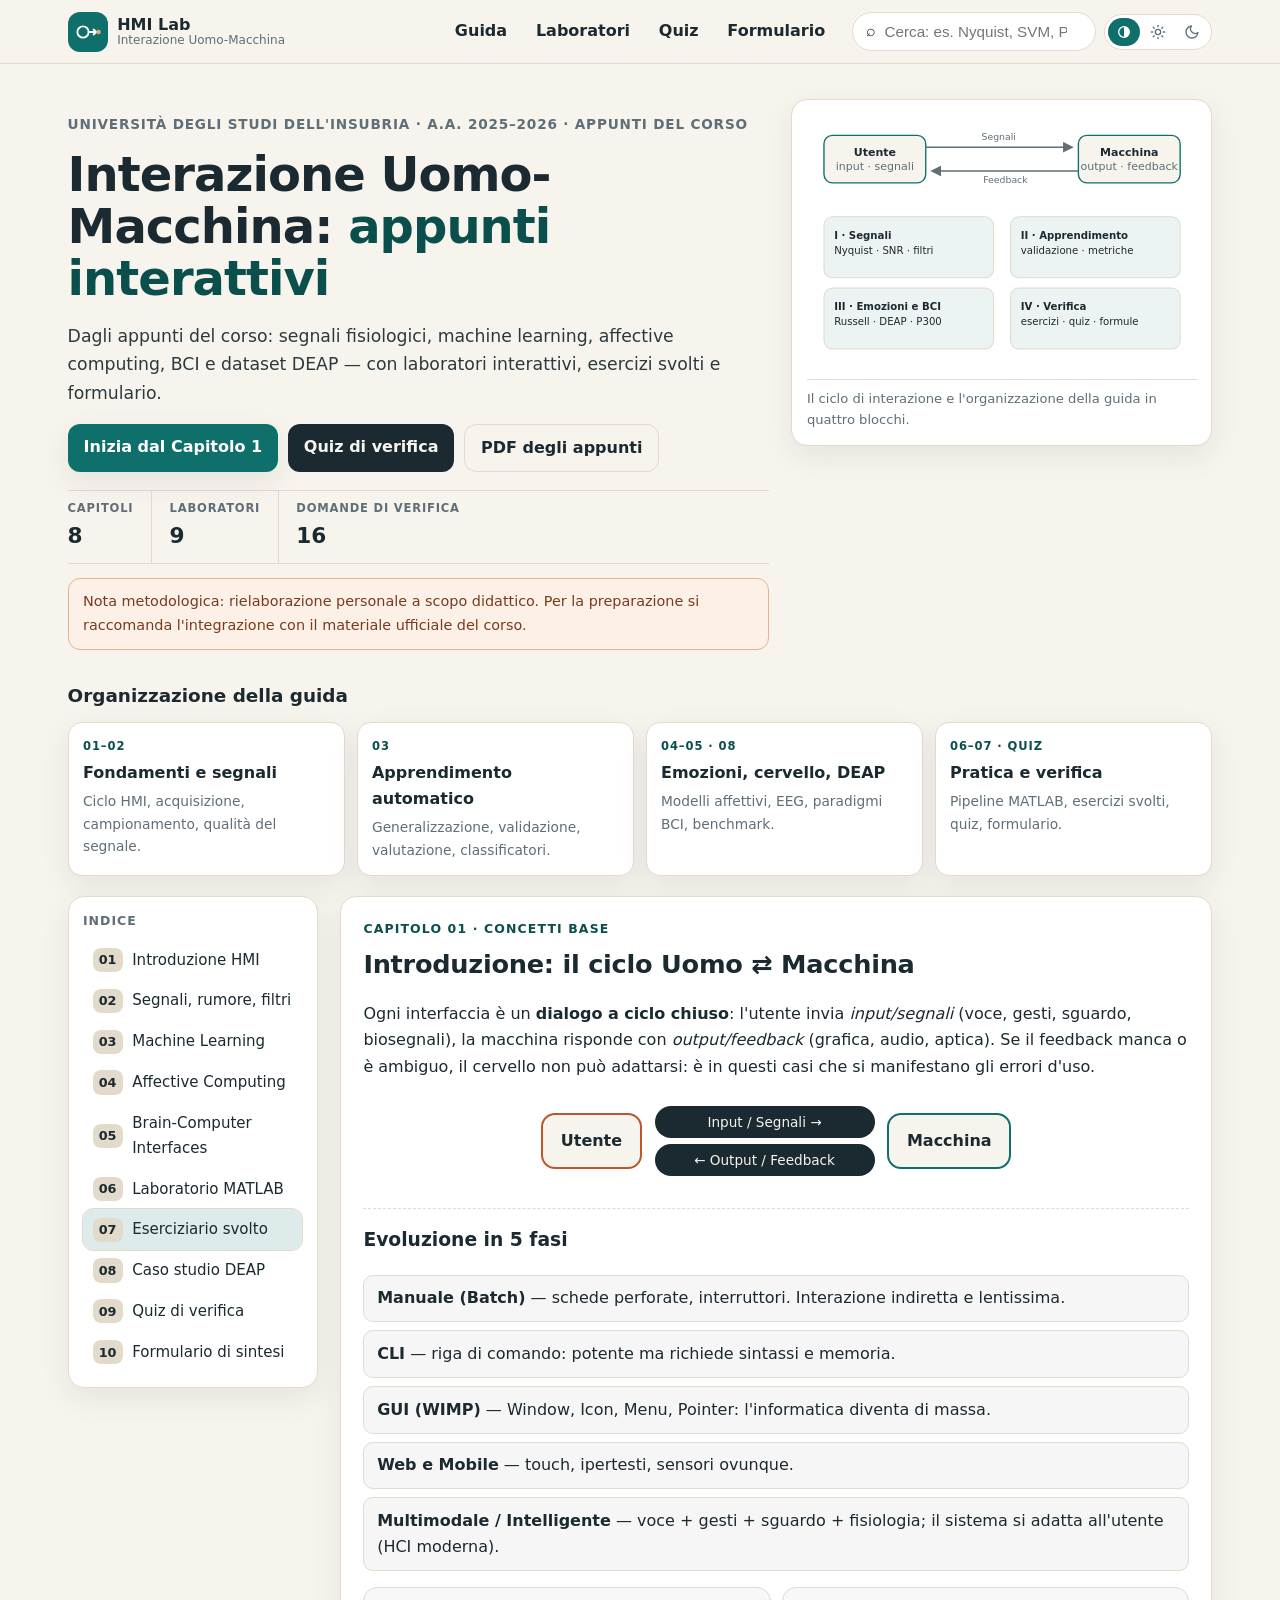
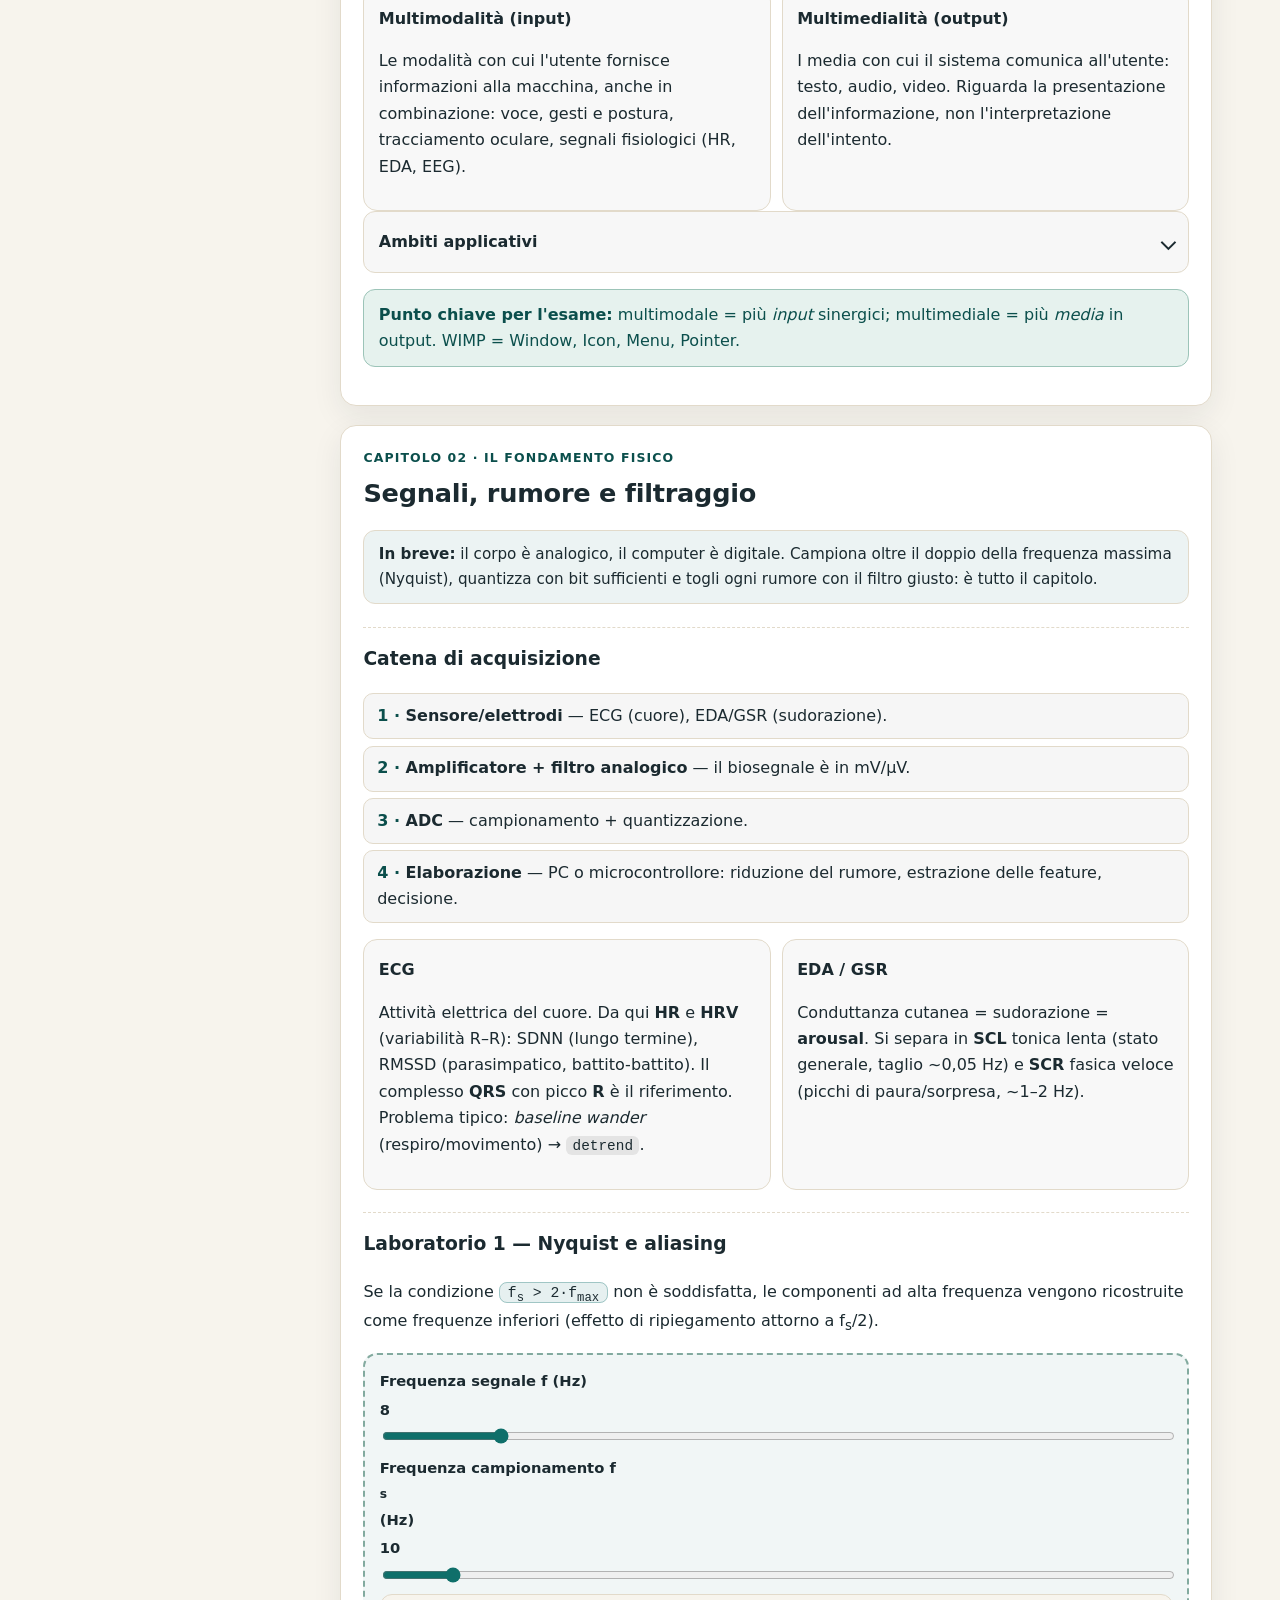
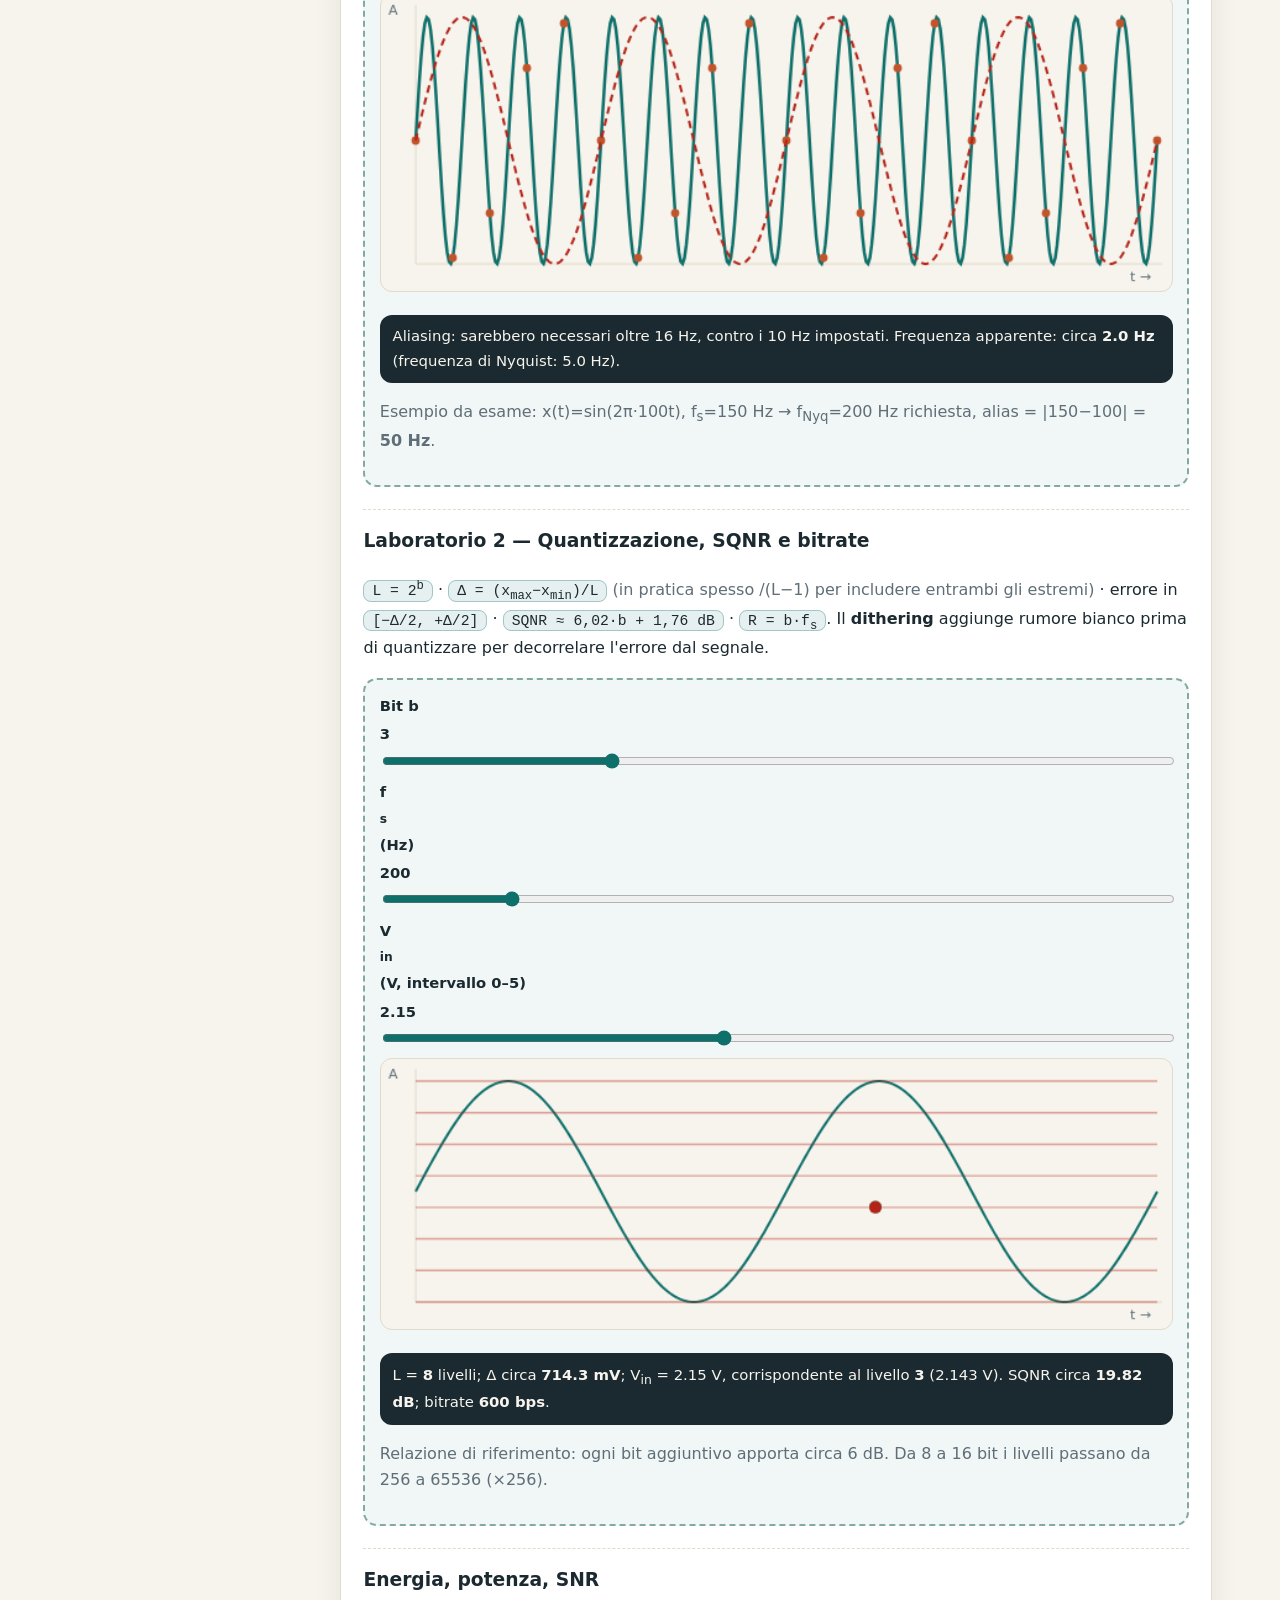
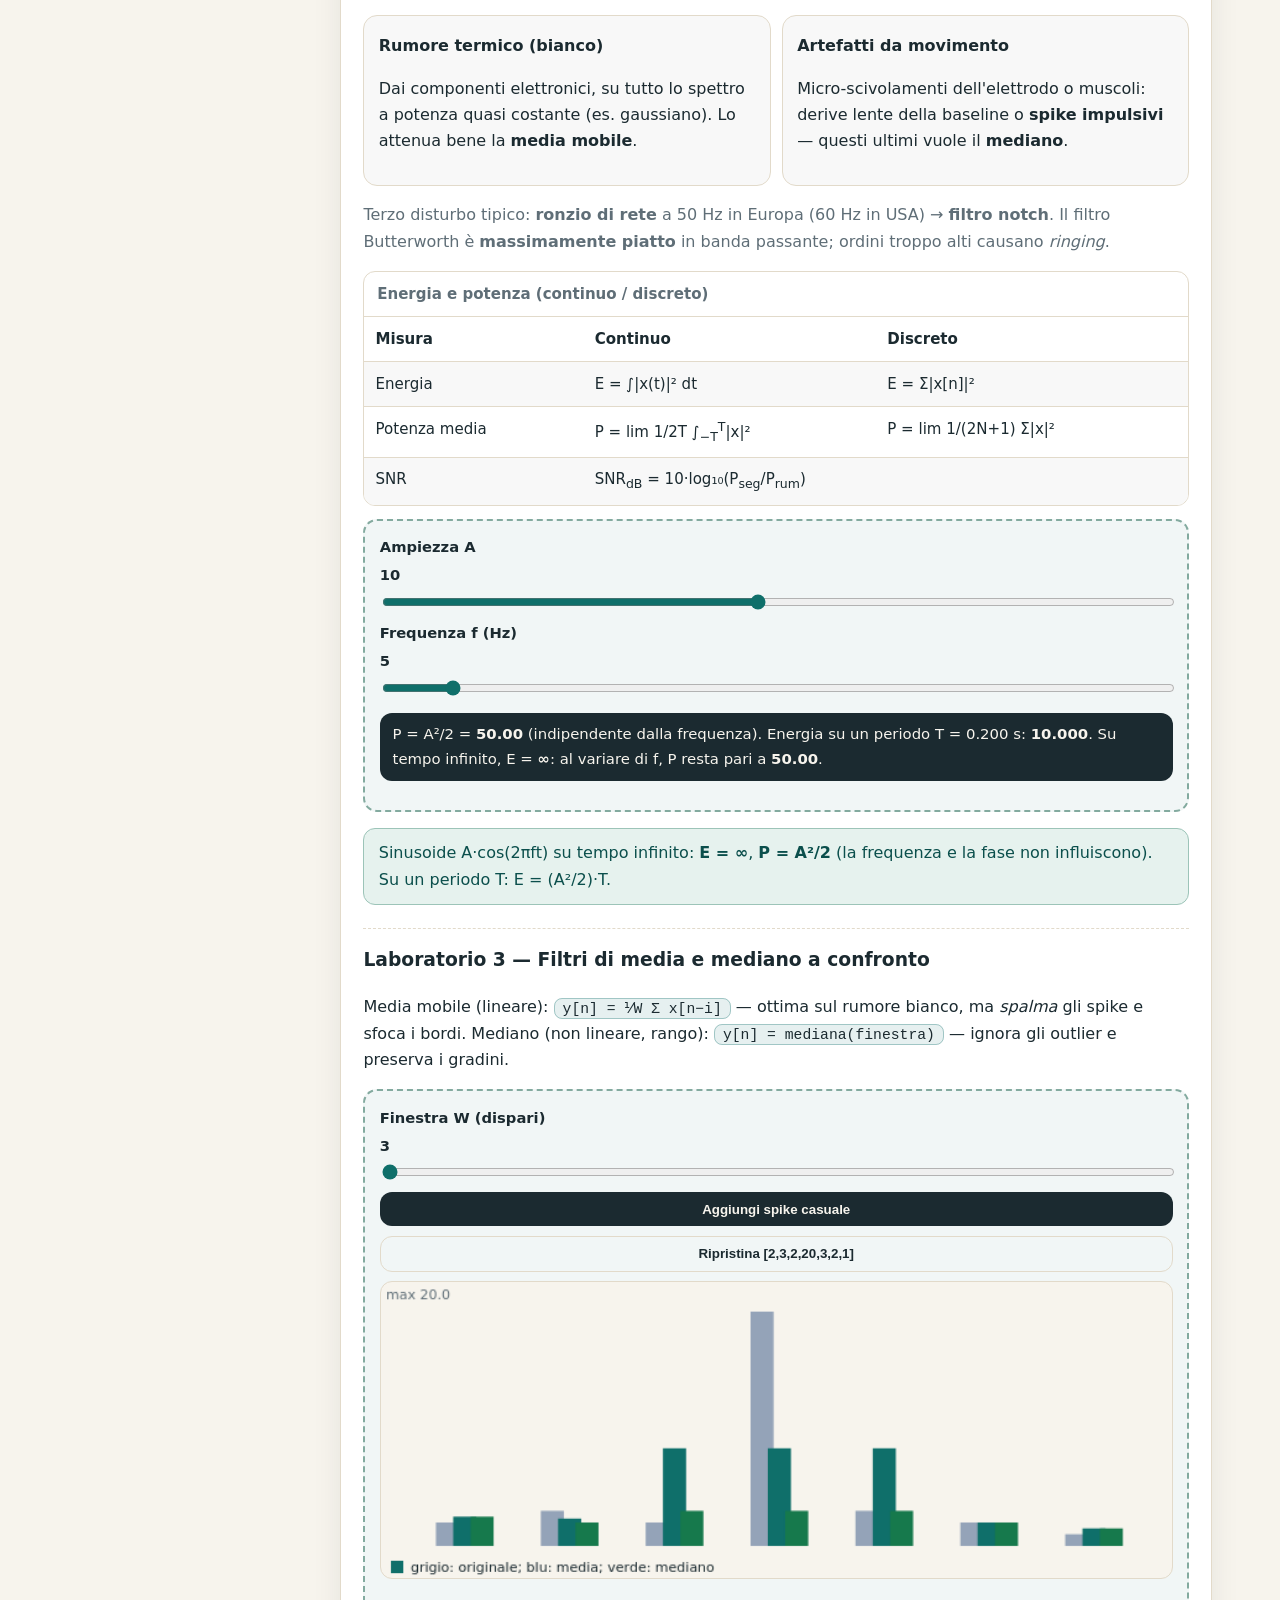
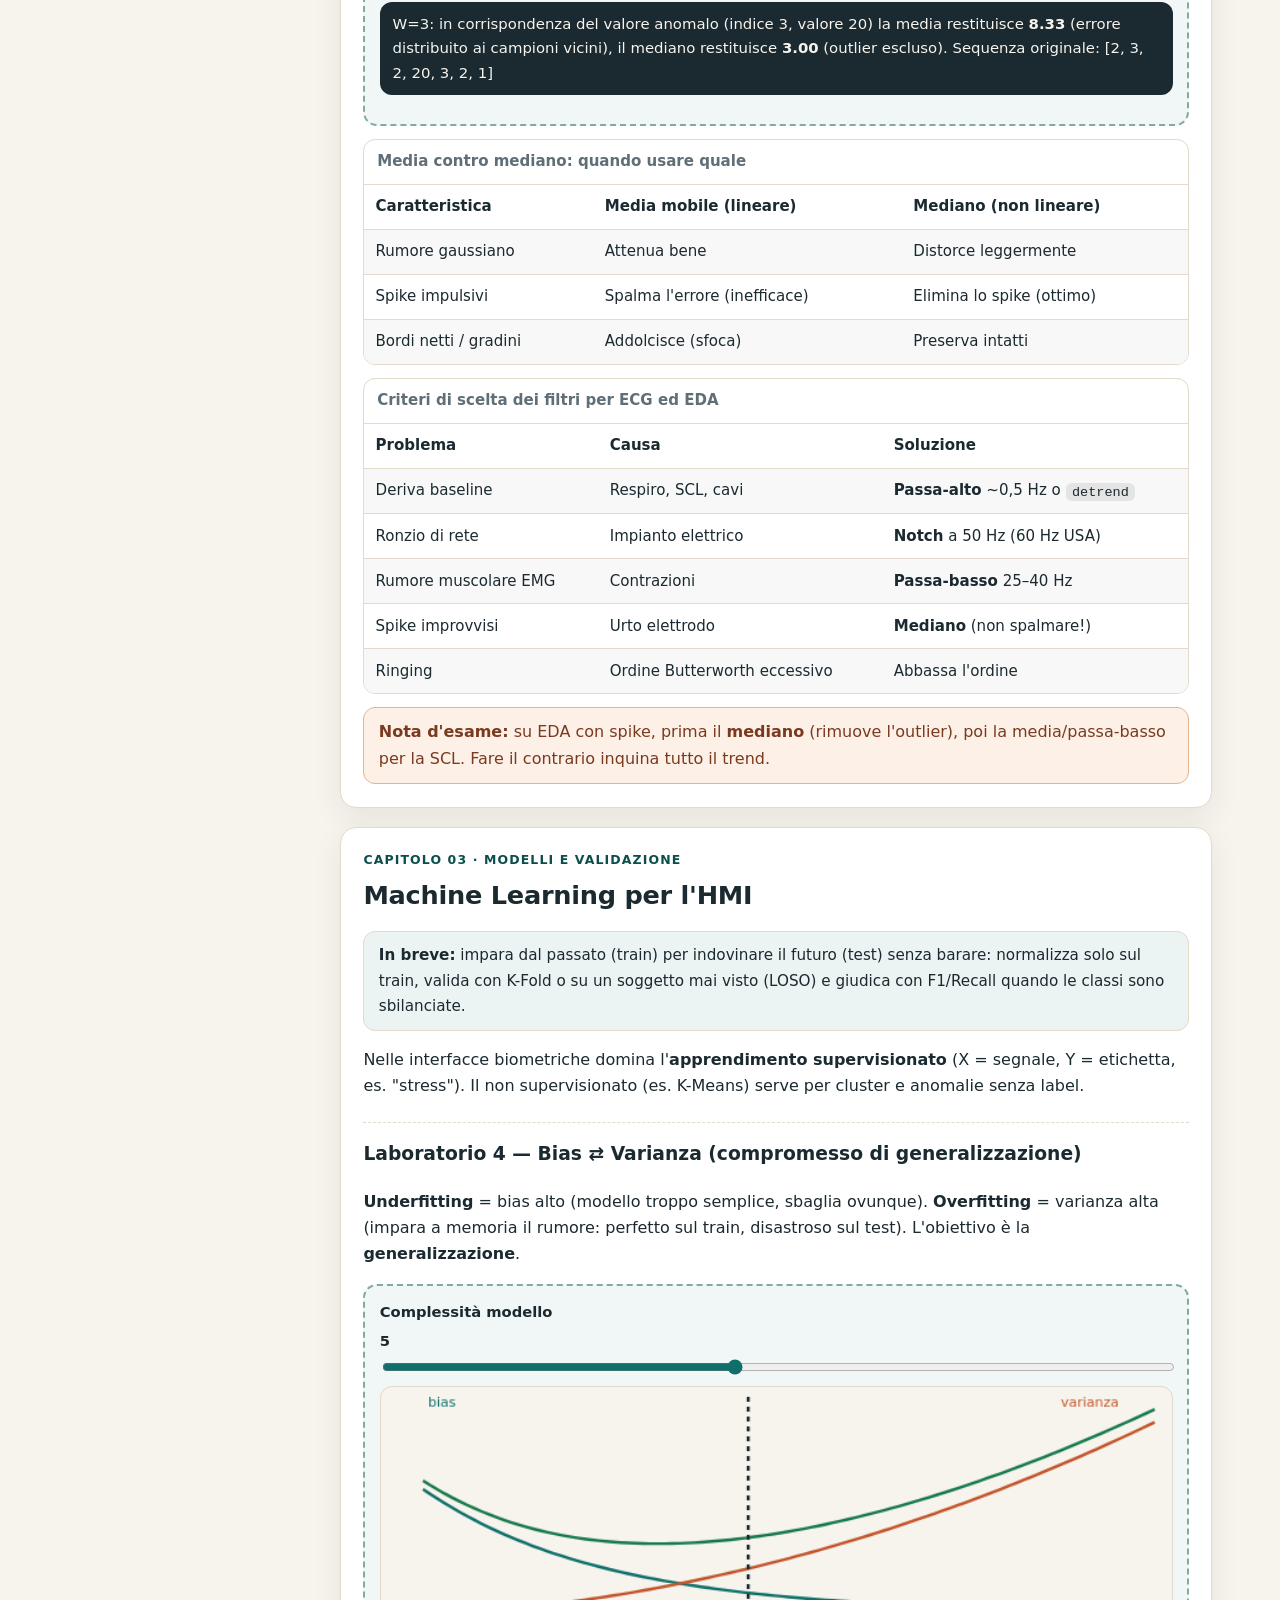
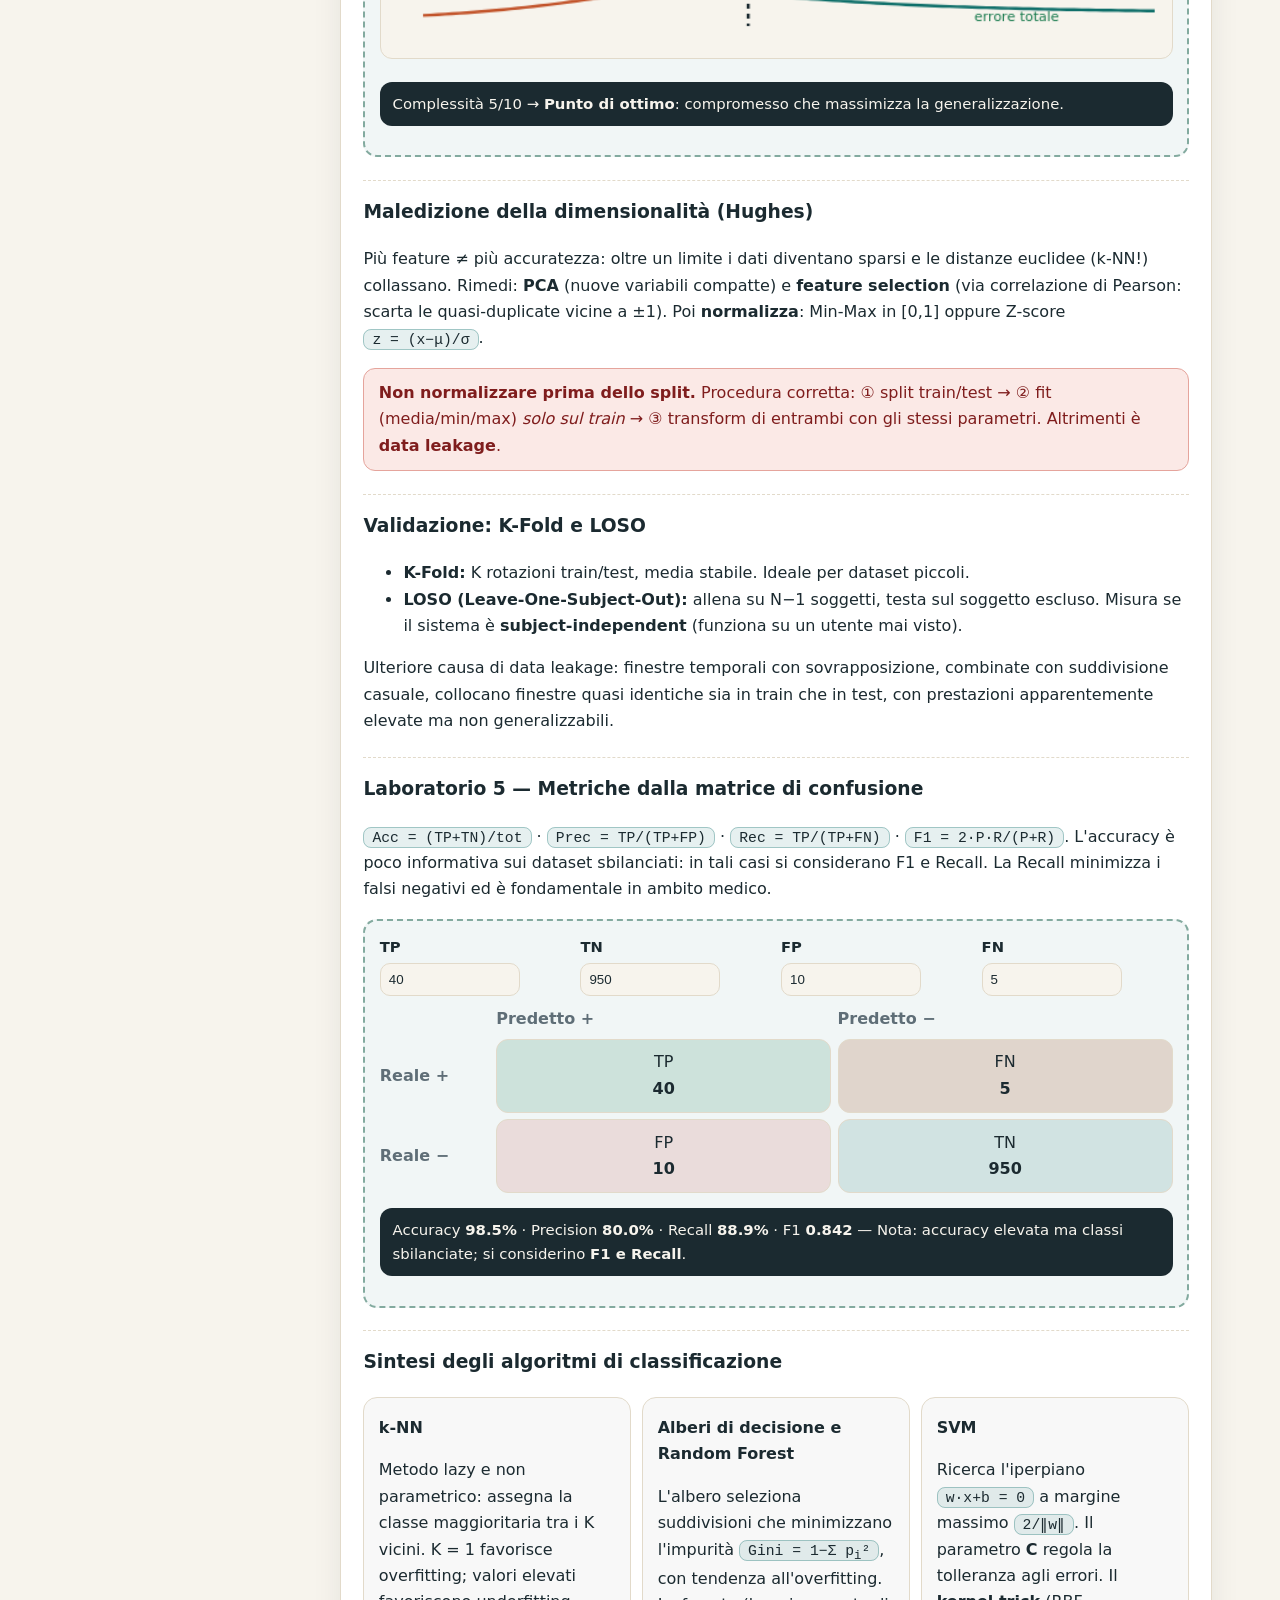
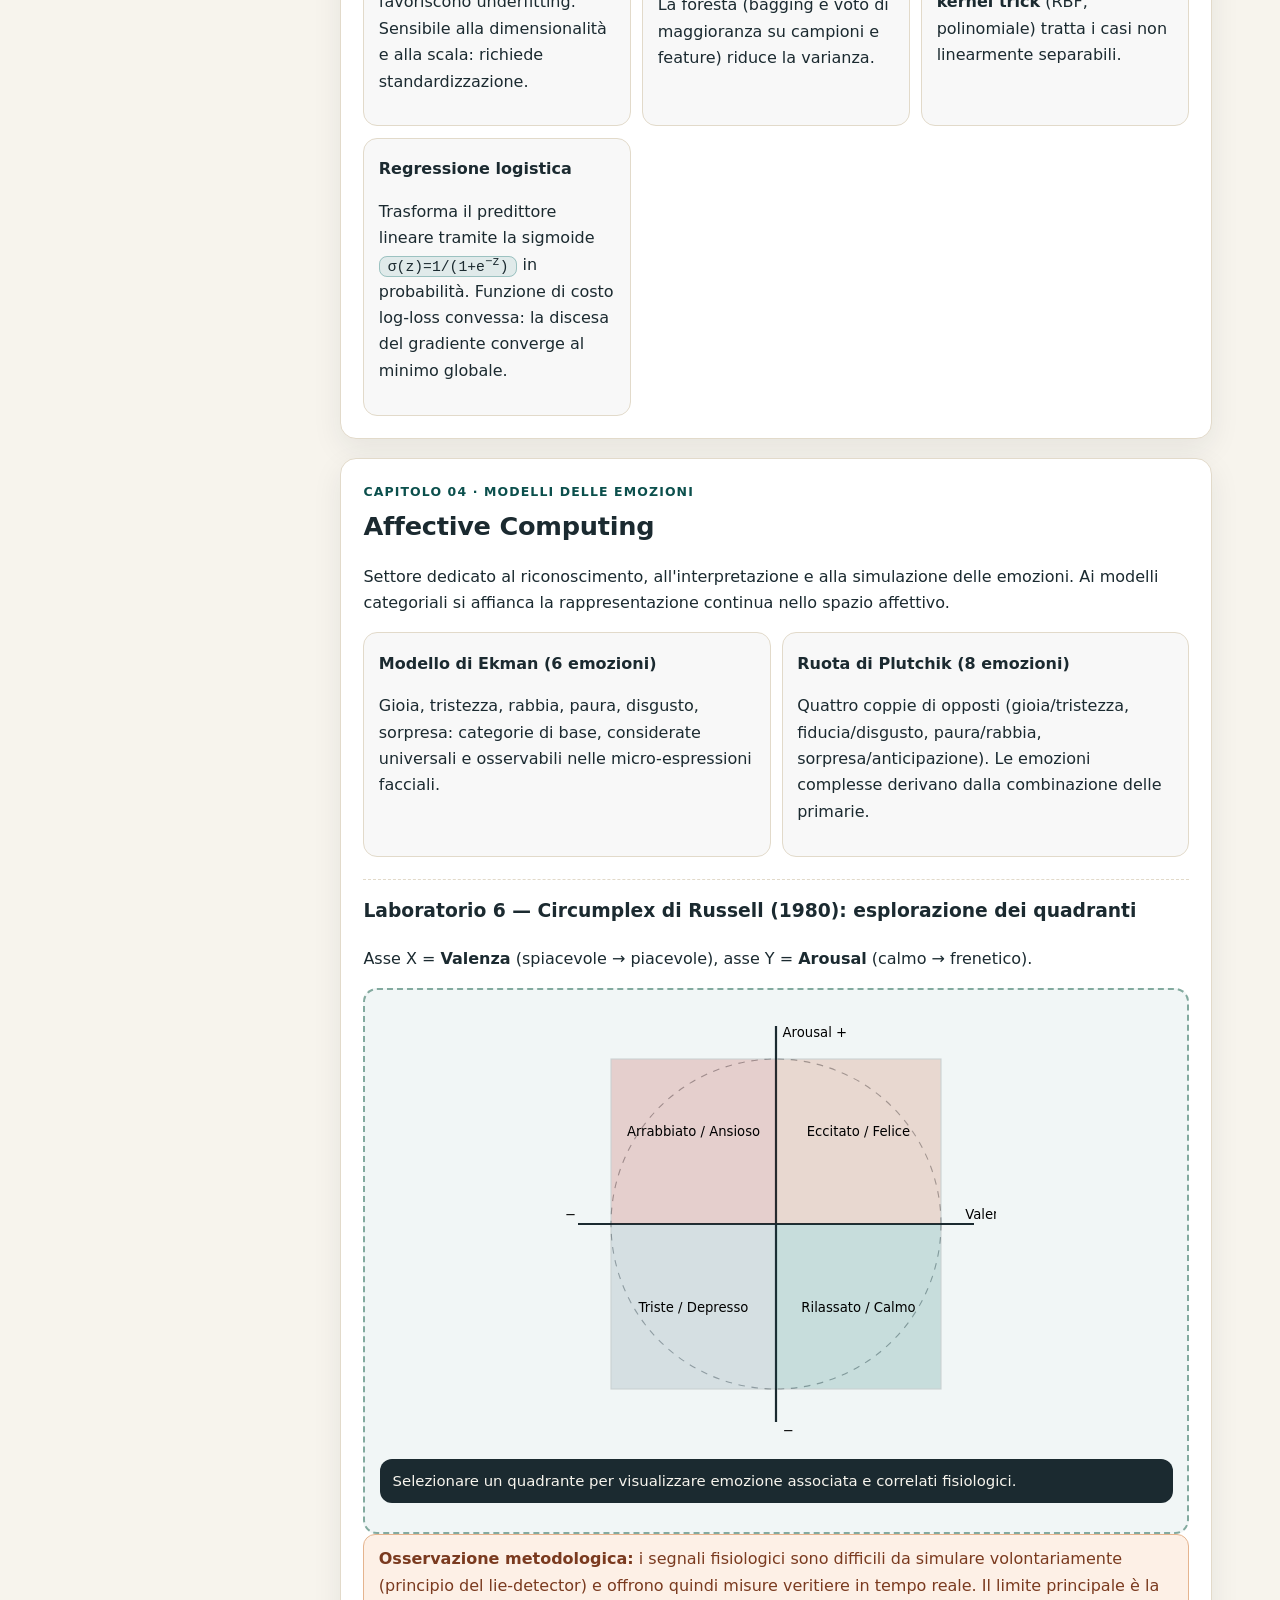
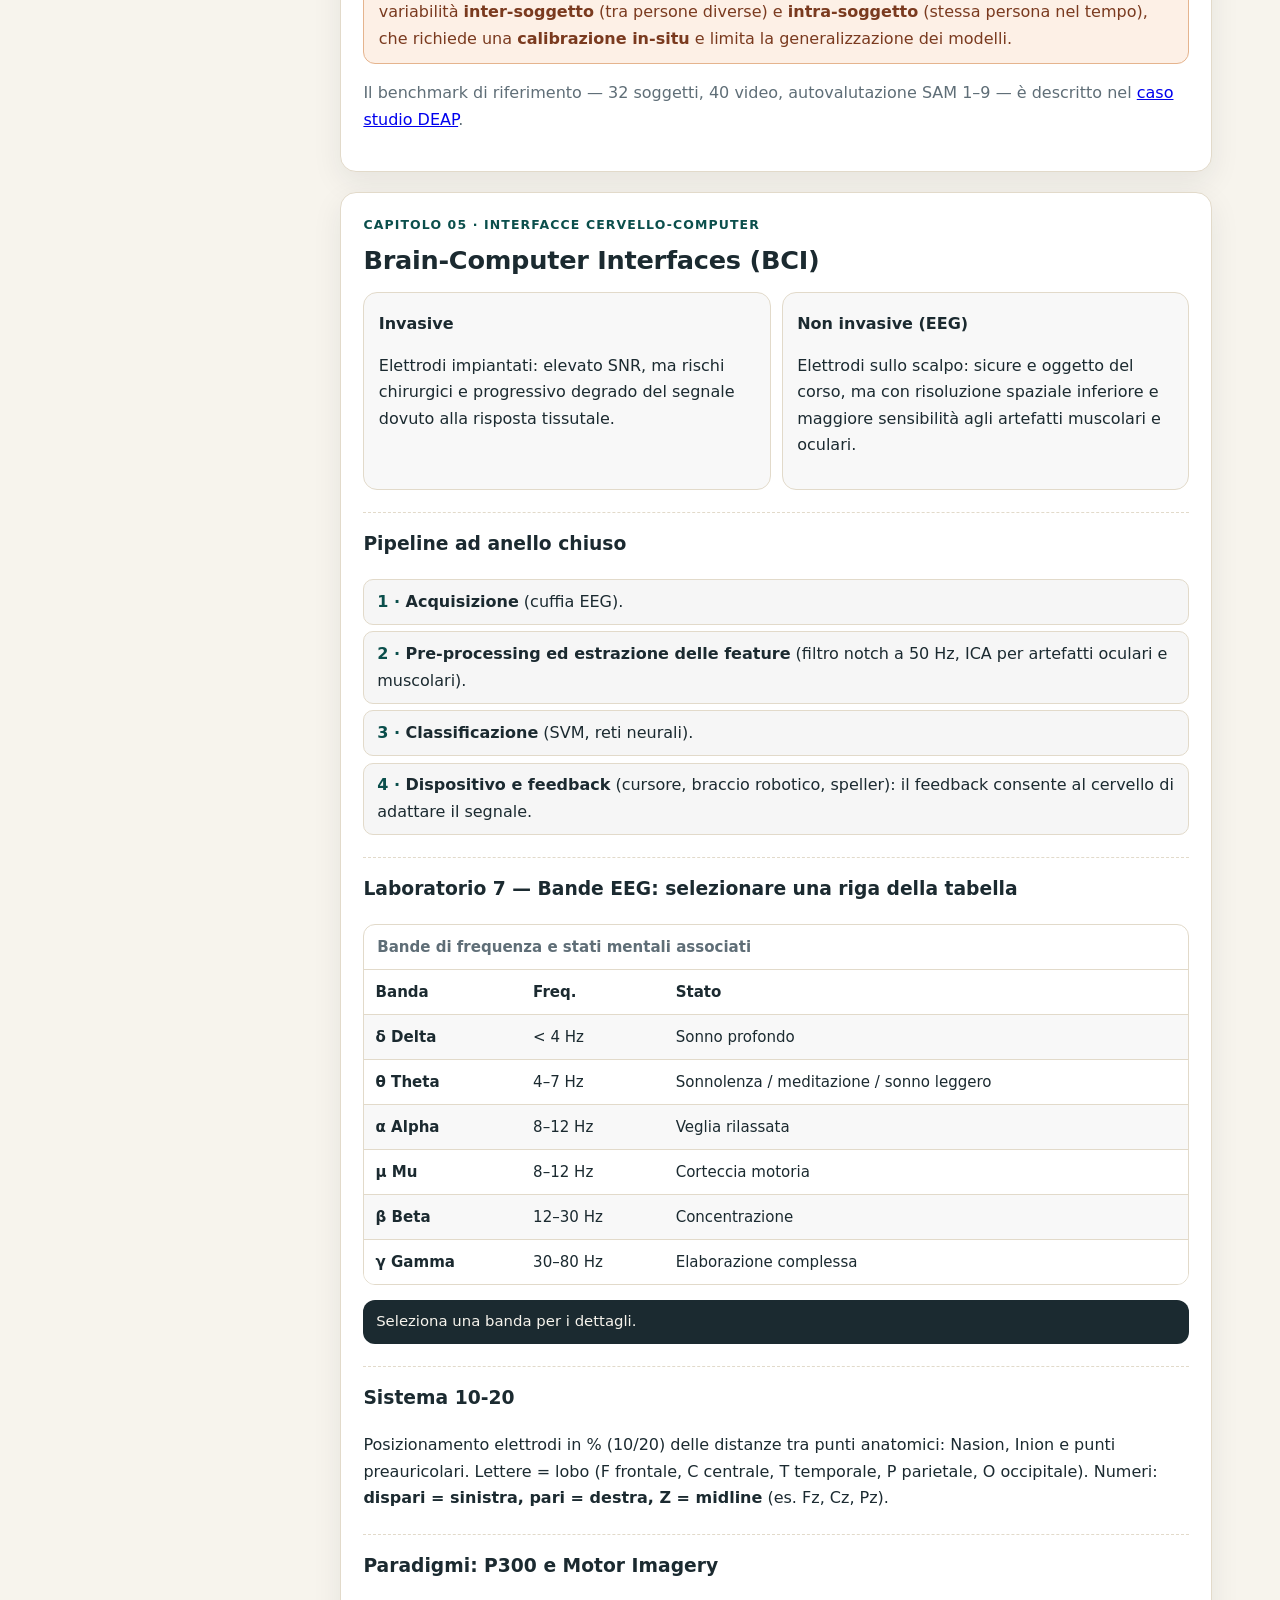
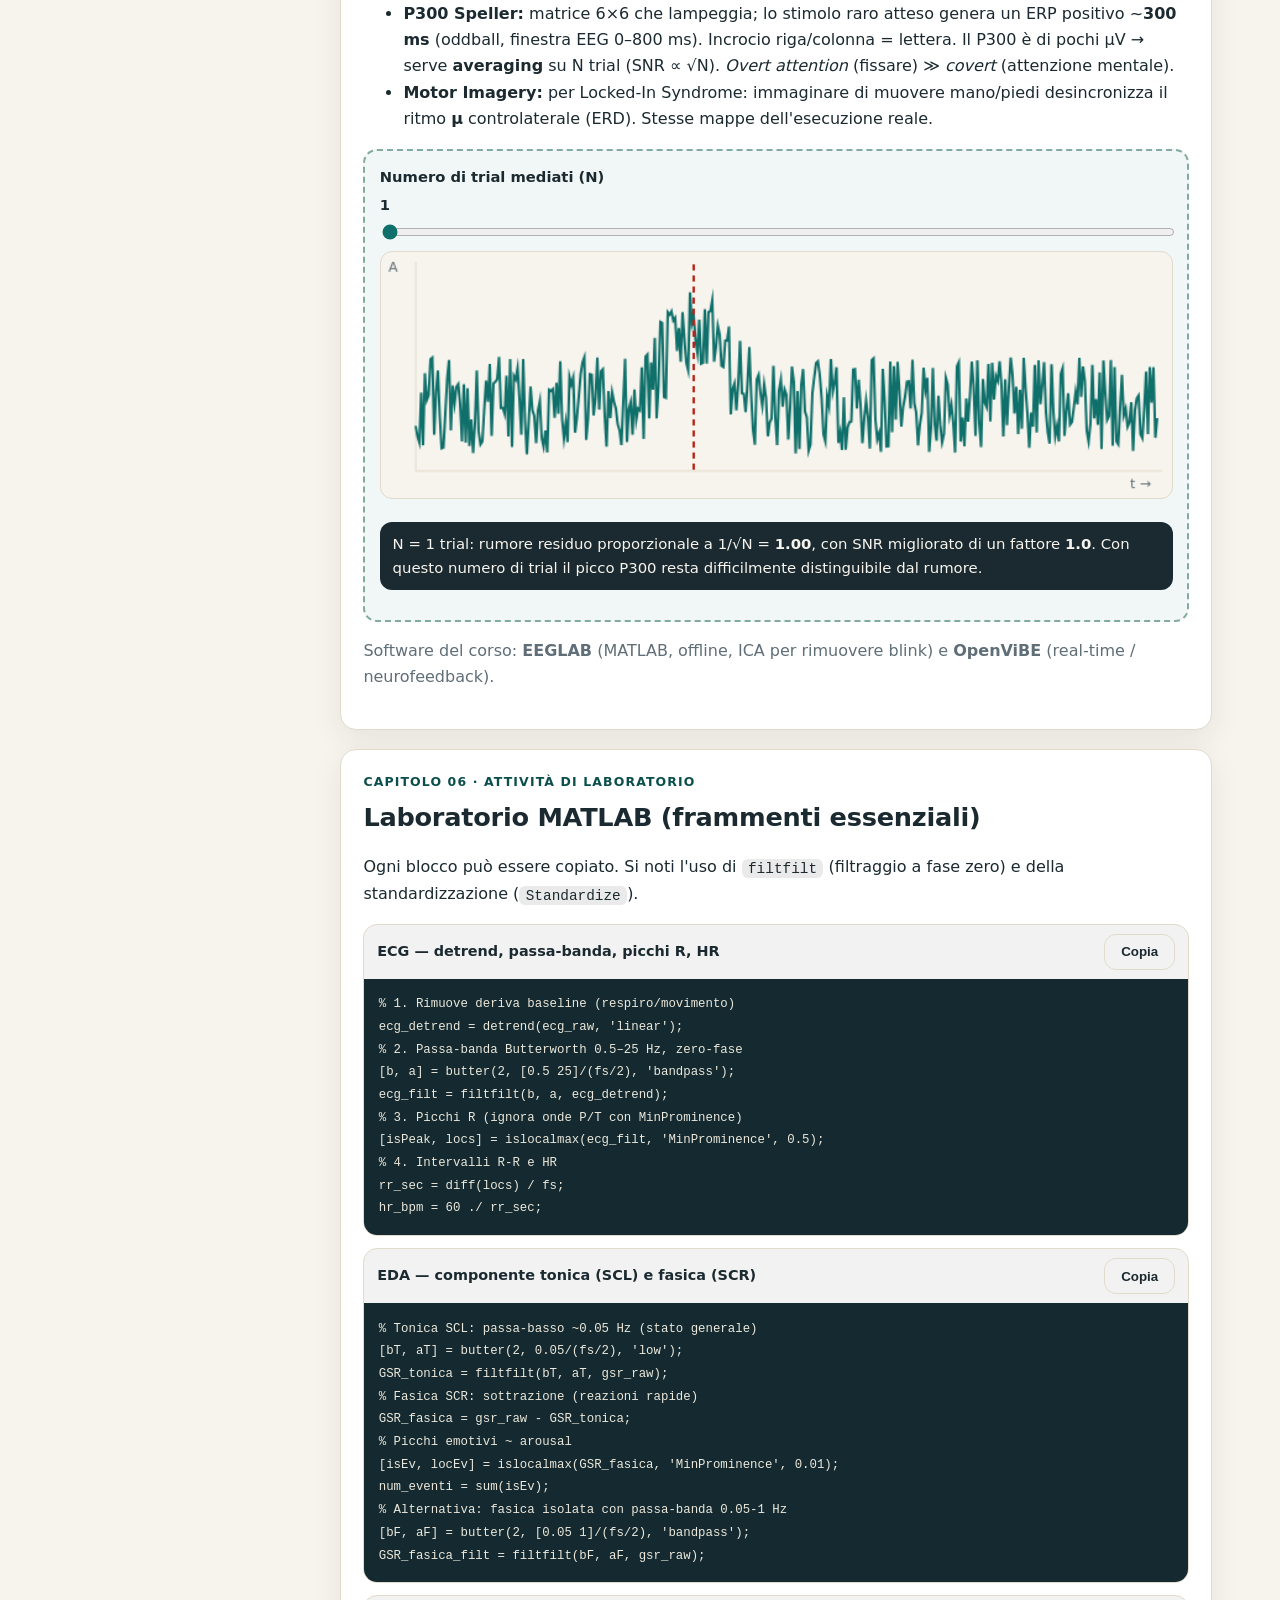
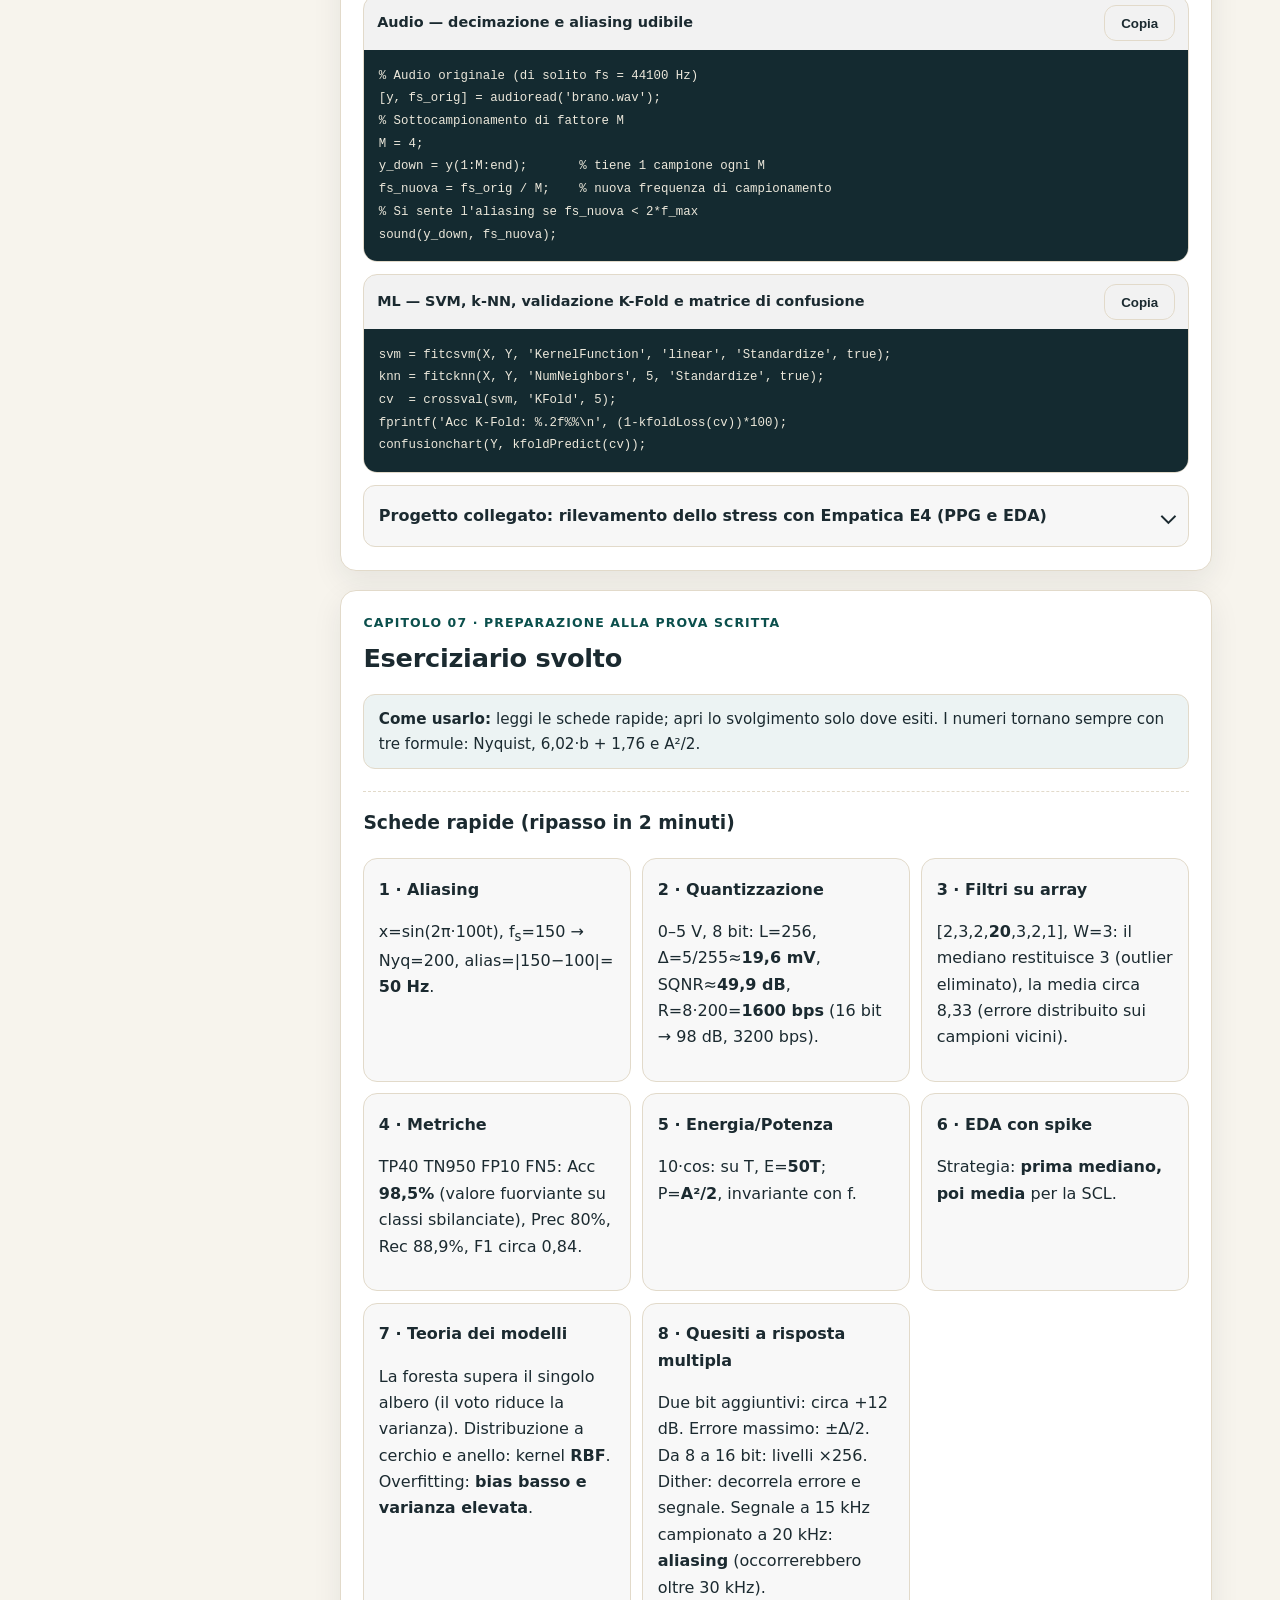
==== commit be44e033: "Changelogs: - Cambiato il tema della guida html." ====
--- a/docs/index.html
+++ b/docs/index.html
@@ -9,8 +9,8 @@
 <meta property="og:title" content="HMI Lab — Guida Interattiva a Interazione Uomo-Macchina">
 <meta property="og:description" content="Segnali, ML, emozioni, BCI e DEAP: studia con laboratori interattivi, quiz e formulario.">
 <meta property="og:type" content="website">
-<meta name="theme-color" content="#4f46e5" media="(prefers-color-scheme: light)">
-<meta name="theme-color" content="#0f172a" media="(prefers-color-scheme: dark)">
+<meta name="theme-color" content="#0f6f6a" media="(prefers-color-scheme: light)">
+<meta name="theme-color" content="#101e22" media="(prefers-color-scheme: dark)">
 <link rel="icon" type="image/svg+xml" href="./assets/favicon.svg">
 <link rel="manifest" href="./manifest.webmanifest">
 <link rel="stylesheet" href="./css/styles.css">
@@ -340,10 +340,10 @@
       <text x="372" y="195" font-size="12">Valenza +</text><text x="8" y="195" font-size="12">−</text>
       <text x="206" y="30" font-size="12">Arousal +</text><text x="206" y="392" font-size="12">−</text>
       <g id="russellQuads" font-size="13" text-anchor="middle" font-weight="700">
-        <rect x="200" y="50" width="150" height="150" fill="#22c55e" opacity="0.18" data-q="HA-HV" tabindex="0" role="button" aria-label="Alto arousal alta valenza: eccitato felice"/>
-        <rect x="50" y="50" width="150" height="150" fill="#ef4444" opacity="0.18" data-q="HA-LV" tabindex="0" role="button" aria-label="Alto arousal bassa valenza: arrabbiato ansioso"/>
-        <rect x="50" y="200" width="150" height="150" fill="#a855f7" opacity="0.18" data-q="LA-LV" tabindex="0" role="button" aria-label="Basso arousal bassa valenza: triste depresso"/>
-        <rect x="200" y="200" width="150" height="150" fill="#3b82f6" opacity="0.18" data-q="LA-HV" tabindex="0" role="button" aria-label="Basso arousal alta valenza: rilassato calmo"/>
+        <rect x="200" y="50" width="150" height="150" fill="#c2542b" opacity="0.18" data-q="HA-HV" tabindex="0" role="button" aria-label="Alto arousal alta valenza: eccitato felice"/>
+        <rect x="50" y="50" width="150" height="150" fill="#b42318" opacity="0.18" data-q="HA-LV" tabindex="0" role="button" aria-label="Alto arousal bassa valenza: arrabbiato ansioso"/>
+        <rect x="50" y="200" width="150" height="150" fill="#5b7c8d" opacity="0.18" data-q="LA-LV" tabindex="0" role="button" aria-label="Basso arousal bassa valenza: triste depresso"/>
+        <rect x="200" y="200" width="150" height="150" fill="#0f6f6a" opacity="0.18" data-q="LA-HV" tabindex="0" role="button" aria-label="Basso arousal alta valenza: rilassato calmo"/>
       </g>
       <g font-size="12" text-anchor="middle" pointer-events="none">
         <text x="275" y="120">Eccitato / Felice</text><text x="125" y="120">Arrabbiato / Ansioso</text>
--- a/docs/css/styles.css
+++ b/docs/css/styles.css
@@ -1,49 +1,64 @@
-/* HMI Lab — modern, accessible, zero-dependency */
+/* HMI Lab — warm paper + clinical petrol + human terracotta (flat, no gradients) */
 :root{
-  --bg:#f8fafc; --bg2:#ffffff; --ink:#0f172a; --muted:#64748b;
-  --line:#e2e8f0; --brand:#4f46e5; --brand2:#7c3aed; --teal:#0d9488;
-  --ok:#16a34a; --warn:#b45309; --danger:#dc2626;
-  --card-shadow:0 10px 30px rgba(15,23,42,.08);
+  --bg:#f7f4ed; --bg2:#ffffff; --ink:#1b2a30; --muted:#5f6e77;
+  --line:#e2daca;
+  --brand:#0f6f6a; --brand-strong:#0b4f4c;
+  --accent:#c2542b; --accent-strong:#8f3a1d;
+  --ok:#16794c; --warn:#92400e; --danger:#b42318;
+  --card-shadow:0 10px 30px rgba(27,42,48,.08);
   --radius:16px; --wrap:1180px;
-  --focus:#f59e0b;
-}
-@media (prefers-color-scheme:dark){
-  :root[data-theme="auto"]{ --bg:#0b1220; --bg2:#111c33; --ink:#e8eefc; --muted:#9aa7c2; --line:#24314f; --card-shadow:0 10px 30px rgba(0,0,0,.4); }
-}
-:root[data-theme="dark"]{ --bg:#0b1220; --bg2:#111c33; --ink:#e8eefc; --muted:#9aa7c2; --line:#24314f; --card-shadow:0 10px 30px rgba(0,0,0,.4); }
+  --focus:#92400e;
+}
+@media (prefers-color-scheme:dark){
+  :root[data-theme="auto"]{ --bg:#101e22; --bg2:#182e33; --ink:#ece8db; --muted:#a9b9bf; --line:#2b4148; --brand:#5abfb5; --brand-strong:#8ad8ce; --accent:#e08a5a; --accent-strong:#f0b08a; --ok:#4cc38a; --warn:#f0b429; --danger:#f08080; --card-shadow:0 10px 30px rgba(0,0,0,.4); --focus:#f0b429; }
+}
+:root[data-theme="dark"]{ --bg:#101e22; --bg2:#182e33; --ink:#ece8db; --muted:#a9b9bf; --line:#2b4148; --brand:#5abfb5; --brand-strong:#8ad8ce; --accent:#e08a5a; --accent-strong:#f0b08a; --ok:#4cc38a; --warn:#f0b429; --danger:#f08080; --card-shadow:0 10px 30px rgba(0,0,0,.4); --focus:#f0b429; }
 *{box-sizing:border-box}
-html{scroll-behavior:smooth}
-body{margin:0;background:var(--bg);color:var(--ink);font:16px/1.65 system-ui,-apple-system,"Segoe UI",Roboto,Ubuntu,"Helvetica Neue",Arial,sans-serif;-webkit-font-smoothing:antialiased}
+html{scroll-behavior:smooth;overflow-x:clip}
+body{margin:0;background:var(--bg);color:var(--ink);font:16px/1.65 system-ui,-apple-system,"Segoe UI",Roboto,Ubuntu,"Helvetica Neue",Arial,sans-serif;-webkit-font-smoothing:antialiased;overflow-x:clip}
+@supports not (overflow:clip){
+  html,body{overflow-x:hidden}
+}
+img,svg,canvas,video{max-width:100%}
 .wrap{max-width:var(--wrap);margin:0 auto;padding:0 1.1rem}
 .visually-hidden{position:absolute!important;width:1px;height:1px;overflow:hidden;clip:rect(0 0 0 0);white-space:nowrap}
 .skip-link{position:absolute;left:-999px;top:0;background:var(--ink);color:var(--bg);padding:.7rem 1rem;z-index:99;border-radius:0 0 12px 0}
 .skip-link:focus{left:0}
 :focus-visible{outline:3px solid var(--focus);outline-offset:2px;border-radius:6px}
 .progress{position:fixed;top:0;left:0;right:0;height:4px;background:transparent;z-index:60}
-.progress-bar{height:100%;width:0;background:linear-gradient(90deg,var(--brand),var(--brand2),var(--teal))}
+.progress-bar{height:100%;width:0;background:var(--brand)}
 /* header */
 .site-header{position:sticky;top:0;z-index:50;background:color-mix(in srgb,var(--bg) 86%,transparent);backdrop-filter:blur(12px);border-bottom:1px solid var(--line);transition:transform .28s cubic-bezier(.16,1,.3,1)}
 .site-header.nav-hidden{transform:translateY(-101%)}
-.header-inner{display:flex;align-items:center;gap:1rem;padding:.7rem 1.1rem;flex-wrap:wrap}
-.brand{display:flex;align-items:center;gap:.6rem;text-decoration:none;color:var(--ink)}
+.header-inner{display:flex;align-items:center;gap:1rem;padding:.7rem 1.1rem;flex-wrap:wrap;min-width:0}
+.brand{display:flex;align-items:center;gap:.6rem;text-decoration:none;color:var(--ink);min-width:0;flex-shrink:1}
 img.brand-mark{width:40px;height:40px;border-radius:12px;display:block;flex:none}
-.brand-text{display:flex;flex-direction:column;line-height:1.1}
-.brand-text small{color:var(--muted);font-size:.75rem}
+.brand-text{display:flex;flex-direction:column;line-height:1.1;min-width:0}
+.brand-text small{color:var(--muted);font-size:.75rem;display:block;white-space:nowrap;overflow:hidden;text-overflow:ellipsis;max-width:100%}
 .site-nav{display:flex;gap:.4rem;margin-left:auto}
 .site-nav a{color:var(--ink);text-decoration:none;padding:.45rem .7rem;border-radius:10px;font-weight:600}
 .site-nav a:hover{background:var(--line)}
-.header-actions{display:flex;gap:.5rem;align-items:center}
-.theme-seg{display:flex;background:var(--bg2);border:1px solid var(--line);border-radius:999px;padding:3px;gap:2px}
+.header-actions{display:flex;gap:.5rem;align-items:center;min-width:0;flex-wrap:wrap}
+.theme-seg{display:flex;background:var(--bg2);border:1px solid var(--line);border-radius:999px;padding:3px;gap:2px;flex:none}
 .theme-seg button{border:0;background:transparent;color:var(--muted);border-radius:999px;width:32px;height:28px;display:grid;place-items:center;cursor:pointer}
 .theme-seg button svg{width:16px;height:16px;display:block}
 .theme-seg button:hover{color:var(--ink);background:rgba(127,127,127,.16)}
-.theme-seg button[aria-pressed="true"]{background:linear-gradient(135deg,var(--brand),var(--brand2));color:#fff}
-.search-box{display:flex;align-items:center;gap:.4rem;background:var(--bg2);border:1px solid var(--line);border-radius:999px;padding:.35rem .8rem}
-.search-box input{border:0;background:transparent;color:var(--ink);width:200px;font-size:.95rem}
+.theme-seg button[aria-pressed="true"]{background:var(--brand);color:#fff}
+:root[data-theme="dark"] .theme-seg button[aria-pressed="true"]{color:#0c1f23}
+@media (prefers-color-scheme:dark){
+  :root[data-theme="auto"] .theme-seg button[aria-pressed="true"]{color:#0c1f23}
+}
+.search-box{display:flex;align-items:center;gap:.4rem;background:var(--bg2);border:1px solid var(--line);border-radius:999px;padding:.35rem .8rem;min-width:0;flex:0 1 auto}
+.search-box input{border:0;background:transparent;color:var(--ink);width:200px;max-width:100%;min-width:0;flex:1 1 auto;font-size:.95rem}
 .search-box input:focus{outline:none}
 /* buttons */
 .btn{border:1px solid var(--line);background:var(--bg2);color:var(--ink);border-radius:12px;padding:.6rem 1rem;font-weight:700;cursor:pointer;text-decoration:none;display:inline-block}
-.btn-primary{background:linear-gradient(135deg,var(--brand),var(--brand2));color:#fff;border:0;box-shadow:var(--card-shadow)}
+.btn-primary{background:var(--brand);color:#fff;border:0;box-shadow:var(--card-shadow)}
+.btn-primary:hover{background:var(--brand-strong)}
+:root[data-theme="dark"] .btn-primary{color:#0c1f23}
+@media (prefers-color-scheme:dark){
+  :root[data-theme="auto"] .btn-primary{color:#0c1f23}
+}
 .btn-secondary{background:var(--ink);color:var(--bg);border:0}
 .btn-ghost{background:transparent}
 .btn:hover{transform:translateY(-1px)}
@@ -53,13 +68,16 @@
 .eyebrow{color:var(--muted);font-size:.85rem;text-transform:uppercase;letter-spacing:.06em;font-weight:700}
 .hero-grid{display:grid;grid-template-columns:1.5fr .9fr;gap:1.4rem;align-items:start}
 .hero h1{font-size:clamp(1.9rem,4vw,3rem);line-height:1.08;margin:.4rem 0 .8rem;letter-spacing:-.02em}
-.hero h1 em{color:var(--brand);font-style:normal}
+.hero h1 em{color:var(--brand-strong);font-style:normal}
 .lead{font-size:1.08rem;color:var(--ink);opacity:.92}
 .hero-cta{display:flex;gap:.6rem;flex-wrap:wrap;margin:1rem 0}
 .hero-badges{list-style:none;display:flex;flex-wrap:wrap;gap:.5rem;padding:0}
 .hero-badges li{background:var(--bg2);border:1px solid var(--line);border-radius:999px;padding:.35rem .8rem;font-size:.88rem}
-.disclaimer{background:#fef9c3;border:1px solid #facc15;color:#713f12;border-radius:12px;padding:.7rem .9rem;font-size:.9rem}
-:root[data-theme="dark"] .disclaimer,:root[data-theme="auto"] .disclaimer{filter:saturate(.9)}
+.disclaimer{background:#fdf0e6;border:1px solid #e5b48e;color:#7a3a1f;border-radius:12px;padding:.7rem .9rem;font-size:.9rem}
+:root[data-theme="dark"] .disclaimer{background:#2b211a;border-color:#6b4a32;color:#f0c9a8}
+@media (prefers-color-scheme:dark){
+  :root[data-theme="auto"] .disclaimer{background:#2b211a;border-color:#6b4a32;color:#f0c9a8}
+}
 .hero-card{background:var(--bg2);border:1px solid var(--line);border-radius:var(--radius);box-shadow:var(--card-shadow);overflow:hidden}
 .hero-card-head{display:flex;align-items:center;gap:.4rem;padding:.6rem .9rem;border-bottom:1px solid var(--line);background:rgba(127,127,127,.06)}
 .dot{width:11px;height:11px;border-radius:50%;display:inline-block}.dot-r{background:#f87171}.dot-y{background:#fbbf24}.dot-g{background:#34d399}
@@ -81,38 +99,48 @@
 .toc nav{display:flex;flex-direction:column}
 .toc nav a{display:flex;gap:.6rem;align-items:center;text-decoration:none;color:var(--ink);padding:.5rem .6rem;border-radius:10px;font-size:.94rem}
 .toc nav a .n{background:var(--line);border-radius:8px;min-width:30px;text-align:center;font-weight:800;font-size:.8rem;padding:.1rem .3rem}
-.toc nav a.active,.toc nav a:hover{background:linear-gradient(135deg,color-mix(in srgb,var(--brand) 16%,transparent),transparent);outline:1px solid var(--line)}
+.toc nav a.active,.toc nav a:hover{background:color-mix(in srgb,var(--brand) 14%,transparent);outline:1px solid var(--line)}
 .toc-foot{border-top:1px solid var(--line);margin-top:.7rem;padding-top:.7rem;font-size:.88rem}
 .muted{color:var(--muted)}
 .content{min-width:0}
 .chapter{background:var(--bg2);border:1px solid var(--line);border-radius:var(--radius);box-shadow:var(--card-shadow);padding:1.4rem;margin:0 0 1.2rem;scroll-margin-top:84px}
-.chap-kicker{color:var(--brand2);font-weight:800;text-transform:uppercase;font-size:.78rem;letter-spacing:.09em;margin:0}
+.chap-kicker{color:var(--brand-strong);font-weight:800;text-transform:uppercase;font-size:.78rem;letter-spacing:.09em;margin:0}
 .chapter h2{margin:.2rem 0 .7rem;font-size:1.6rem;letter-spacing:-.01em}
 .chapter h3{margin-top:1.4rem;border-top:1px dashed var(--line);padding-top:1rem}
 .chapter h4{margin:.2rem 0 .4rem}
-.formula{background:rgba(79,70,229,.1);border:1px solid color-mix(in srgb,var(--brand) 30%,transparent);padding:.1rem .5rem;border-radius:8px;font-family:ui-monospace,Consolas,monospace;font-size:.92em;white-space:nowrap}
+.formula{background:color-mix(in srgb,var(--brand) 10%,transparent);border:1px solid color-mix(in srgb,var(--brand) 32%,transparent);padding:.1rem .5rem;border-radius:8px;font-family:ui-monospace,Consolas,monospace;font-size:.92em;white-space:nowrap}
 code{background:rgba(127,127,127,.16);padding:.1rem .4rem;border-radius:6px;font-size:.9em}
-.key{background:#ecfdf5;border:1px solid #6ee7b7;border-radius:12px;padding:.7rem .9rem;color:#065f46}
-.warn{background:#fffbeb;border:1px solid #fcd34d;border-radius:12px;padding:.7rem .9rem;color:#92400e}
-.danger{background:#fef2f2;border:1px solid #fca5a5;border-radius:12px;padding:.7rem .9rem;color:#7f1d1d}
+.key{background:#e6f2ee;border:1px solid #9cc4b8;border-radius:12px;padding:.7rem .9rem;color:#0b4f4c}
+.warn{background:#fdf0e6;border:1px solid #e5b48e;border-radius:12px;padding:.7rem .9rem;color:#7a3a1f}
+.danger{background:#fbe9e6;border:1px solid #e5a49c;border-radius:12px;padding:.7rem .9rem;color:#7f1d1d}
+:root[data-theme="dark"] .key{background:#12312e;border-color:#2f5b55;color:#bfe3d9}
+:root[data-theme="dark"] .warn{background:#2b211a;border-color:#6b4a32;color:#f0c9a8}
+:root[data-theme="dark"] .danger{background:#331d1c;border-color:#6e3532;color:#f5bcb6}
+@media (prefers-color-scheme:dark){
+  :root[data-theme="auto"] .key{background:#12312e;border-color:#2f5b55;color:#bfe3d9}
+  :root[data-theme="auto"] .warn{background:#2b211a;border-color:#6b4a32;color:#f0c9a8}
+  :root[data-theme="auto"] .danger{background:#331d1c;border-color:#6e3532;color:#f5bcb6}
+}
 .callout{border:1px solid var(--line);border-radius:12px;padding:.7rem .9rem;background:rgba(127,127,127,.06)}
 .callout summary{cursor:pointer;font-weight:700}
 /* diagrams & timelines */
 .diagram{display:flex;justify-content:center;padding:.6rem}
 .loop{display:flex;align-items:center;gap:.8rem;flex-wrap:wrap;justify-content:center}
 .loop-node{border:2px solid var(--brand);border-radius:14px;padding:.8rem 1.1rem;font-weight:800;background:var(--bg)}
+.loop-node.user{border-color:var(--accent)}
+.loop-node.machine{border-color:var(--brand)}
 .loop-arrows{display:flex;flex-direction:column;gap:.4rem;min-width:220px}
 .loop-arrow{background:var(--ink);color:var(--bg);border-radius:999px;padding:.3rem .8rem;font-size:.85rem;text-align:center}
 .timeline{list-style:none;padding:0;display:grid;gap:.5rem}
 .timeline li{background:rgba(127,127,127,.07);border:1px solid var(--line);border-radius:10px;padding:.6rem .8rem}
 .steps{list-style:none;padding:0;display:grid;gap:.4rem;counter-reset:s}
 .steps li{counter-increment:s;background:rgba(127,127,127,.07);border:1px solid var(--line);border-radius:10px;padding:.55rem .8rem}
-.steps li::before{content:counter(s) " · ";font-weight:800;color:var(--brand2)}
+.steps li::before{content:counter(s) " · ";font-weight:800;color:var(--brand-strong)}
 .grid2{display:grid;grid-template-columns:1fr 1fr;gap:.7rem}
 .cards{display:grid;grid-template-columns:repeat(auto-fit,minmax(230px,1fr));gap:.7rem}
 .card{border:1px solid var(--line);border-radius:14px;padding:.9rem;background:rgba(127,127,127,.05)}
 .fact-grid{list-style:none;padding:0;display:grid;gap:.5rem}
-.fact-grid li{border:1px solid var(--line);border-radius:12px;padding:.6rem .8rem;background:rgba(13,148,136,.07)}
+.fact-grid li{border:1px solid var(--line);border-radius:12px;padding:.6rem .8rem;background:color-mix(in srgb,var(--brand) 7%,transparent)}
 /* tables */
 .table-wrap{overflow-x:auto;border:1px solid var(--line);border-radius:12px;margin:.8rem 0}
 table{width:100%;border-collapse:collapse;font-size:.94rem;background:var(--bg2)}
@@ -120,9 +148,9 @@
 th,td{padding:.6rem .7rem;border-top:1px solid var(--line);text-align:left;vertical-align:top}
 tr:nth-child(even) td{background:rgba(127,127,127,.05)}
 #eegTable tr[data-band]{cursor:pointer}
-#eegTable tr[data-band]:hover td,#eegTable tr.sel td{background:rgba(79,70,229,.12)}
+#eegTable tr[data-band]:hover td,#eegTable tr.sel td{background:color-mix(in srgb,var(--brand) 14%,transparent)}
 /* labs */
-.lab{border:2px dashed color-mix(in srgb,var(--brand) 45%,var(--line));border-radius:14px;padding:.9rem;background:linear-gradient(180deg,rgba(79,70,229,.06),transparent)}
+.lab{border:2px dashed color-mix(in srgb,var(--brand) 45%,var(--line));border-radius:14px;padding:.9rem;background:color-mix(in srgb,var(--brand) 6%,var(--bg2))}
 .lab-controls{display:grid;gap:.6rem;margin-bottom:.6rem}
 .lab-controls label{display:grid;gap:.25rem;font-weight:600;font-size:.92rem}
 .lab-controls input[type=range]{width:100%;accent-color:var(--brand)}
@@ -131,35 +159,35 @@
 canvas{width:100%;height:auto;border:1px solid var(--line);border-radius:12px;background:var(--bg)}
 .lab-result{background:var(--ink);color:var(--bg);border-radius:12px;padding:.6rem .8rem;font-size:.93rem}
 .no-results{background:var(--bg2);border:1px solid var(--line);border-radius:12px;padding:.8rem;margin-bottom:1rem}
-.linklike{background:none;border:none;color:var(--brand);cursor:pointer;text-decoration:underline;font:inherit}
+.linklike{background:none;border:none;color:var(--brand-strong);cursor:pointer;text-decoration:underline;font:inherit}
 .confusion{display:grid;grid-template-columns:110px 1fr 1fr;gap:.4rem;align-items:stretch;margin:.6rem 0}
 .confusion .ch{font-weight:700;color:var(--muted);display:flex;align-items:center}
 .confusion .cell{border-radius:12px;padding:.6rem;text-align:center;border:1px solid var(--line)}
-.tp{background:rgba(22,163,74,.15)}.tn{background:rgba(59,130,246,.15)}.fp{background:rgba(220,38,38,.12)}.fn{background:rgba(245,158,11,.18)}
+.tp{background:color-mix(in srgb,var(--ok) 16%,transparent)}.tn{background:color-mix(in srgb,var(--brand) 14%,transparent)}.fp{background:color-mix(in srgb,var(--danger) 12%,transparent)}.fn{background:color-mix(in srgb,var(--warn) 18%,transparent)}
 #russellSvg{max-width:440px;display:block;margin:0 auto;color:var(--ink)}
 #russellQuads rect{cursor:pointer;stroke:currentColor;stroke-width:1}
 #russellQuads rect:hover,#russellQuads rect:focus{opacity:.45!important}
 /* code */
 .code-block{border:1px solid var(--line);border-radius:14px;overflow:hidden;margin:.8rem 0}
 .code-head{display:flex;justify-content:space-between;align-items:center;gap:.6rem;padding:.55rem .8rem;background:rgba(127,127,127,.1);font-weight:700;font-size:.9rem}
-.code-block pre{margin:0;padding:.9rem;overflow-x:auto;background:#0f172a;color:#e2e8f0;font-size:.86rem}
+.code-block pre{margin:0;padding:.9rem;overflow-x:auto;background:#142a30;color:#ece8db;font-size:.86rem}
 .code-block pre code{background:none;padding:0}
 /* quiz */
 .quiz-bar{display:flex;align-items:center;gap:1rem;flex-wrap:wrap}
 .quiz-progress{flex:1;min-width:180px;height:10px;background:var(--line);border-radius:999px;overflow:hidden}
-.quiz-progress div{height:100%;width:0;background:linear-gradient(90deg,var(--ok),var(--teal))}
+.quiz-progress div{height:100%;width:0;background:var(--brand)}
 .q{border:1px solid var(--line);border-radius:14px;padding:.9rem;margin:.7rem 0}
 .q h4{margin:0 0 .5rem}
 .q .opts{display:grid;gap:.4rem}
 .q button.opt{text-align:left;border:1px solid var(--line);background:var(--bg);color:var(--ink);border-radius:10px;padding:.55rem .7rem;cursor:pointer}
 .q button.opt:hover{border-color:var(--brand)}
-.q button.opt.correct{border-color:var(--ok);background:rgba(22,163,74,.15)}
-.q button.opt.wrong{border-color:var(--danger);background:rgba(220,38,38,.13)}
+.q button.opt.correct{border-color:var(--ok);background:color-mix(in srgb,var(--ok) 16%,transparent)}
+.q button.opt.wrong{border-color:var(--danger);background:color-mix(in srgb,var(--danger) 13%,transparent)}
 .q .why{font-size:.9rem;color:var(--muted)}
 .q.done{opacity:.98}
 /* footer */
 .footer{padding:1.2rem .2rem;color:var(--muted);font-size:.9rem}
-.footer a{color:var(--brand)}
+.footer a{color:var(--brand-strong)}
 /* responsive */
 @media (max-width:960px){
   .hero-grid{grid-template-columns:1fr}
@@ -170,7 +198,27 @@
   .site-nav{display:none}
   .grid2{grid-template-columns:1fr}
   .lab-grid4{grid-template-columns:repeat(2,1fr)}
-  .search-box input{width:130px}
+  /* Header mobile: 2 righe compatte, nessun overflow orizzontale.
+     Riga 1 = brand + pulsante indice · Riga 2 = ricerca flessibile + temi */
+  .header-inner{
+    display:grid;
+    grid-template-columns:minmax(0,1fr) auto;
+    grid-template-areas:
+      "brand menu"
+      "search theme";
+    gap:.55rem .6rem;
+    align-items:center;
+    padding:.6rem .9rem;
+  }
+  .brand{grid-area:brand;min-width:0;margin-right:0}
+  img.brand-mark{width:34px;height:34px}
+  .brand-text small{max-width:100%}
+  /* i figli di .header-actions diventano celle della griglia */
+  .header-actions{display:contents}
+  .search-box{grid-area:search;min-width:0;width:100%;flex:1 1 auto}
+  .search-box input{width:100%;flex:1 1 auto;min-width:0;font-size:16px}
+  .theme-seg{grid-area:theme;justify-self:end}
+  #menuToggle{grid-area:menu;justify-self:end;white-space:nowrap;flex:none;padding:.5rem .75rem}
 }
 @media print{
   .site-header,.toc,.hero-figure,.hero-cta,#quiz,.lab-controls,.btn,.theme-seg,.overview{display:none!important}
@@ -192,7 +240,7 @@
 .hf-sub{fill:var(--muted)}
 .hf-edge{stroke:var(--muted);stroke-width:1.8}
 .hf-label{fill:var(--muted);font-size:11px}
-.hf-block rect{fill:rgba(79,70,229,.06);stroke:var(--line);stroke-width:1.2}
+.hf-block rect{fill:color-mix(in srgb,var(--brand) 8%,var(--bg2));stroke:var(--line);stroke-width:1.2}
 .hf-block text{fill:var(--ink)}
 .hf-block:hover rect,.hf-block:focus rect{stroke:var(--brand);stroke-width:1.8}
 .hf-block:focus{outline:none}
@@ -204,7 +252,7 @@
 .overview-grid{list-style:none;margin:0;padding:0;display:grid;grid-template-columns:repeat(4,1fr);gap:.7rem}
 .overview-grid a{display:flex;flex-direction:column;gap:.25rem;text-decoration:none;color:var(--ink);background:var(--bg2);border:1px solid var(--line);border-radius:14px;padding:.85rem .9rem;box-shadow:var(--card-shadow);height:100%}
 .overview-grid a:hover{border-color:var(--brand)}
-.ov-n{font-size:.72rem;font-weight:800;letter-spacing:.08em;color:var(--brand2);text-transform:uppercase}
+.ov-n{font-size:.72rem;font-weight:800;letter-spacing:.08em;color:var(--brand-strong);text-transform:uppercase}
 .overview-grid strong{font-size:1rem}
 .ov-d{font-size:.86rem;color:var(--muted)}
 @media (max-width:960px){
@@ -213,10 +261,16 @@
 @media (max-width:560px){
   .overview-grid{grid-template-columns:1fr}
   .hero-stats{flex-wrap:wrap}
+  /* schermi molto stretti: sottotitolo brand troncato, griglie compatte */
+  .brand-text small{font-size:.68rem}
+  .confusion{grid-template-columns:64px 1fr 1fr;font-size:.85rem}
+  .confusion .ch{font-size:.78rem}
+  .formula{white-space:normal;overflow-wrap:anywhere}
+  .hero-cta .btn{flex:1 1 auto;text-align:center}
 }
 
 /* ---- riepiloghi in parole semplici ---- */
-.tldr{background:linear-gradient(180deg,rgba(79,70,229,.08),rgba(13,148,136,.05));border:1px solid var(--line);border-radius:12px;padding:.7rem .9rem;font-size:.95rem}
+.tldr{background:color-mix(in srgb,var(--brand) 8%,var(--bg2));border:1px solid var(--line);border-radius:12px;padding:.7rem .9rem;font-size:.95rem}
 
 /* ---- dropdown con transizione (apertura e chiusura animate via JS) ---- */
 details.callout,details.exercise{overflow:hidden}
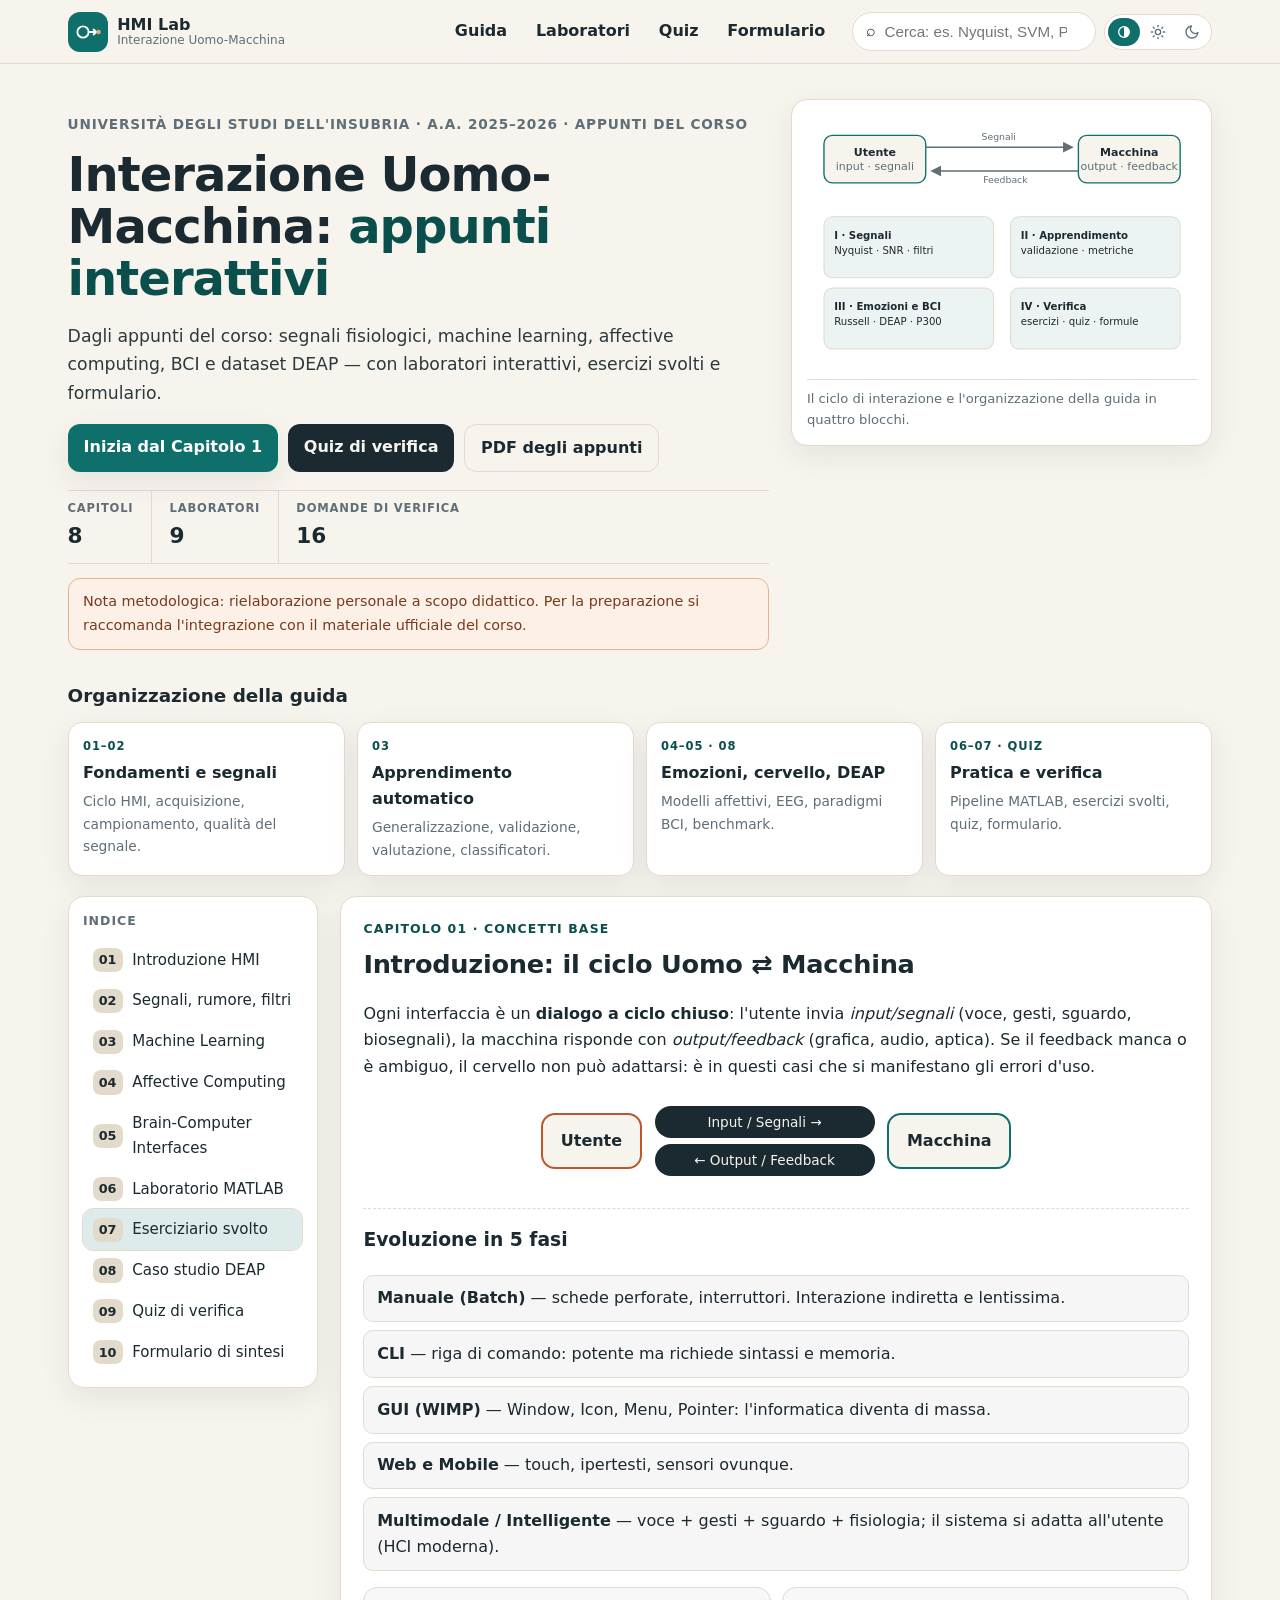
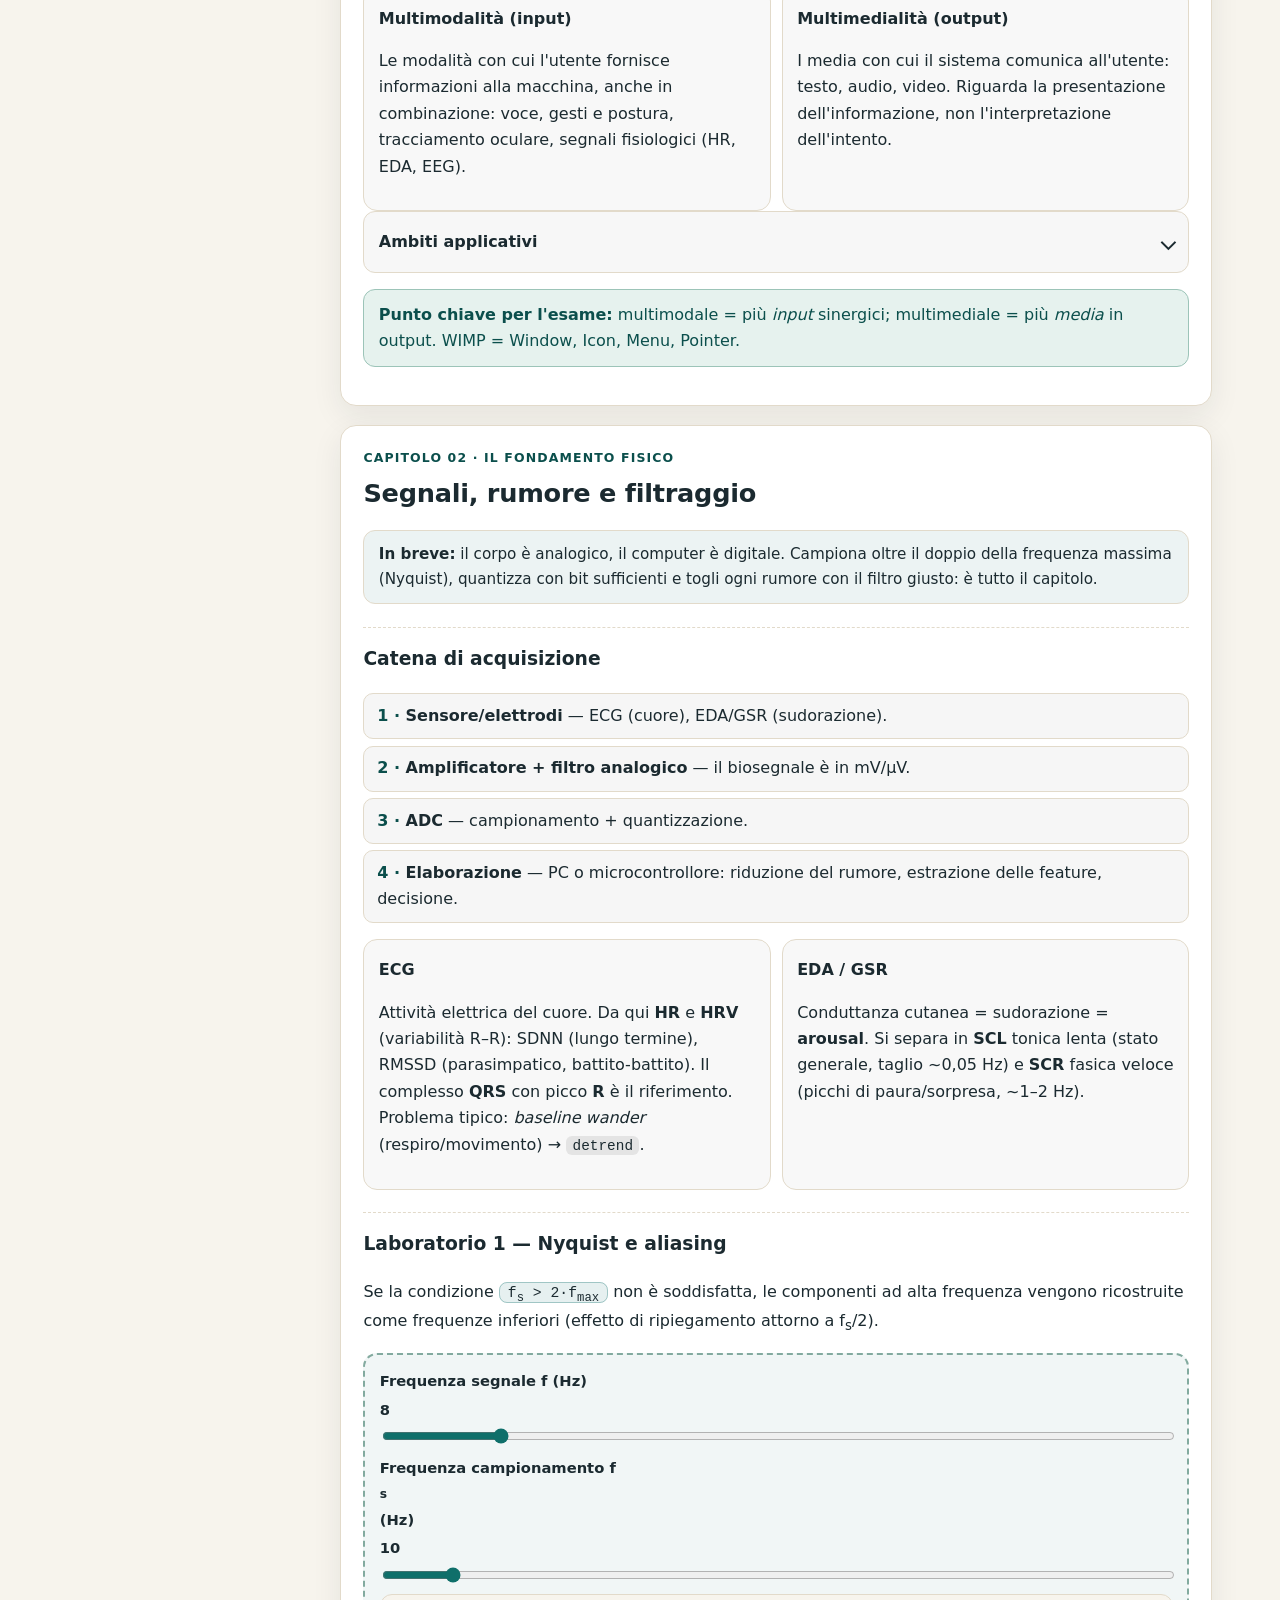
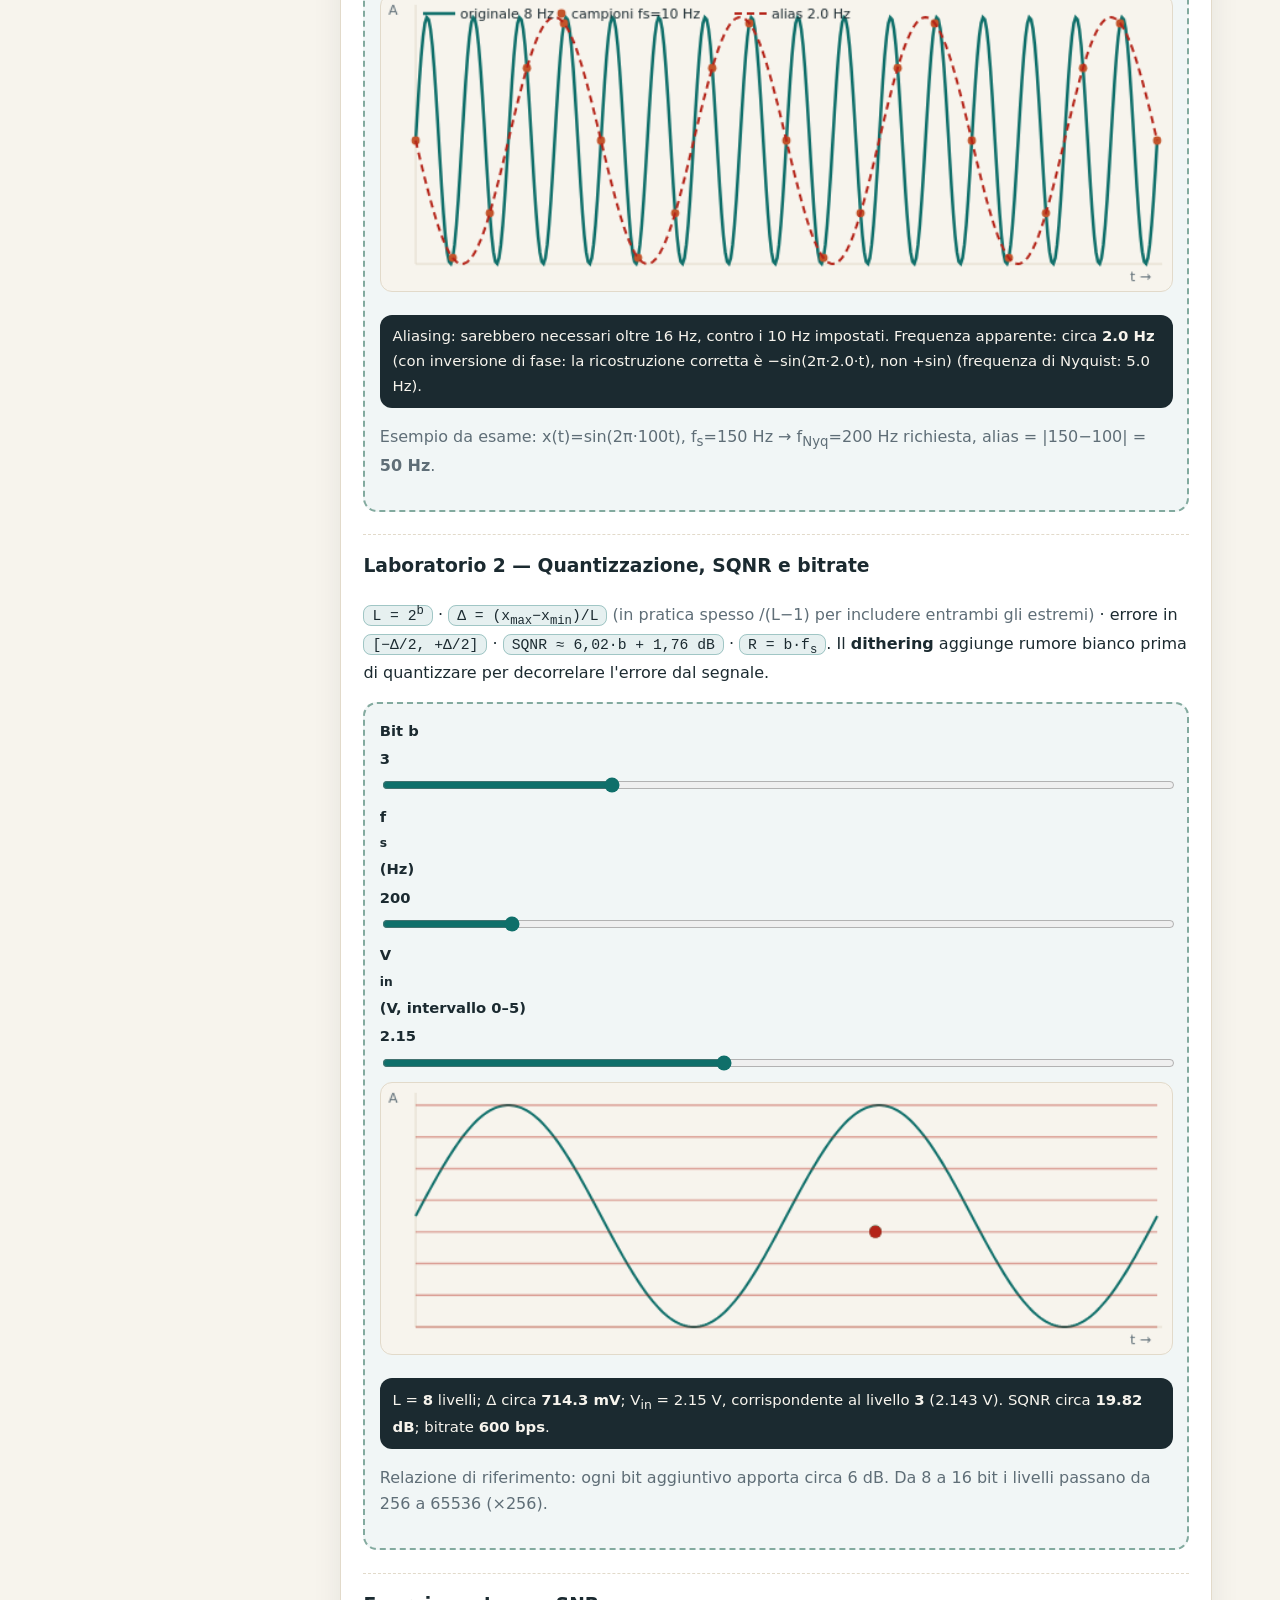
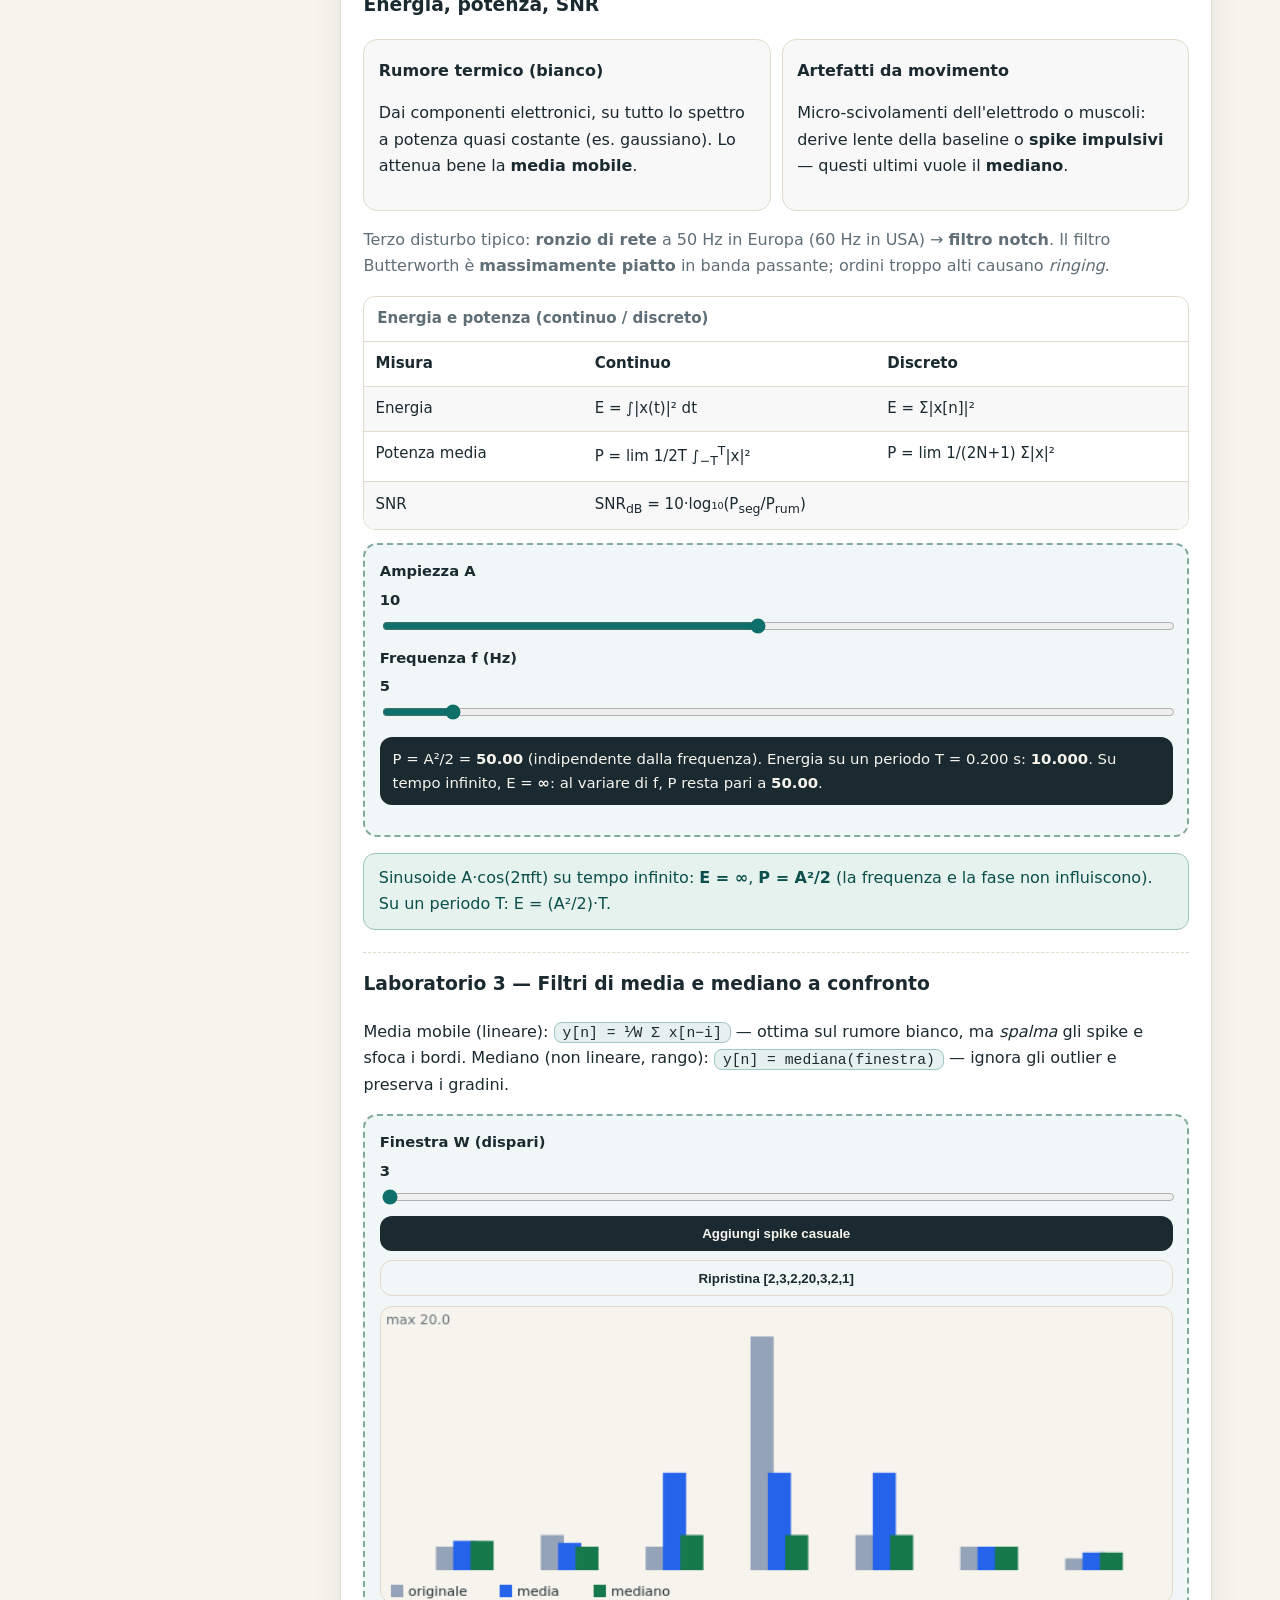
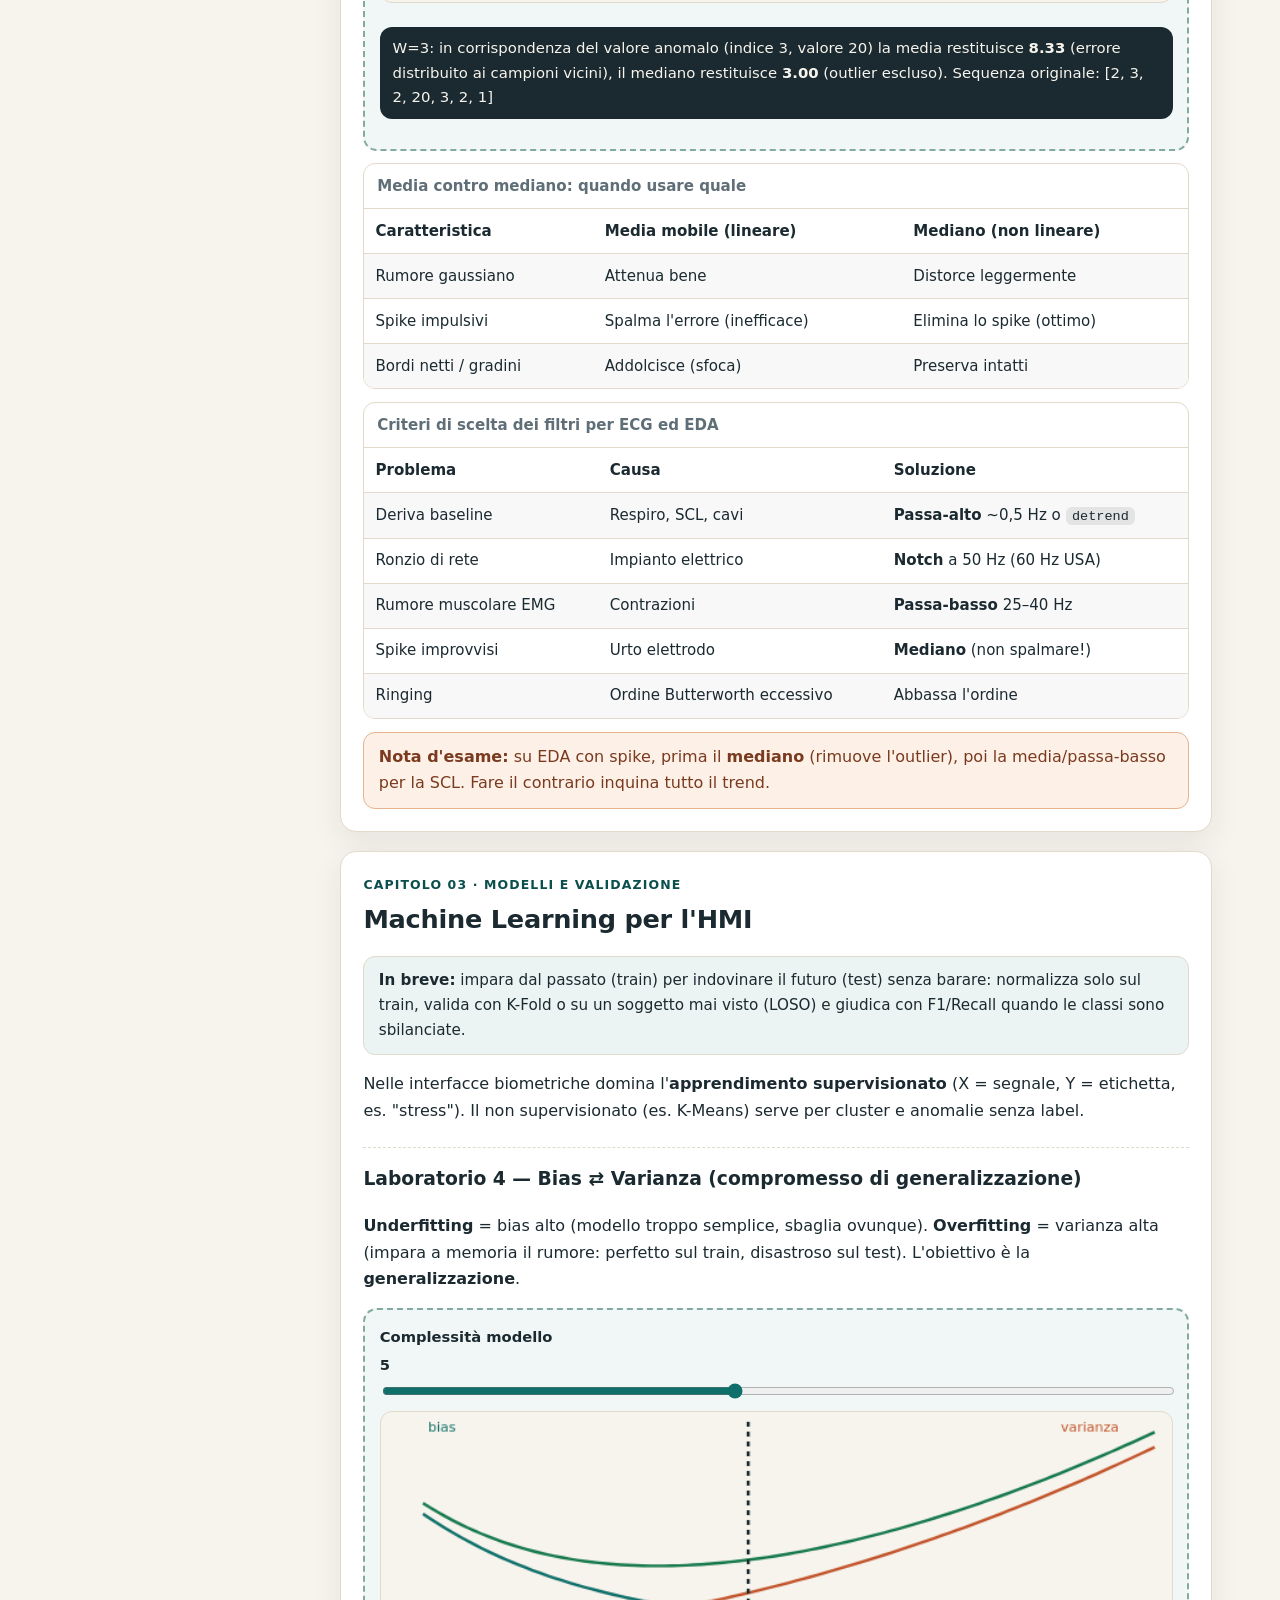
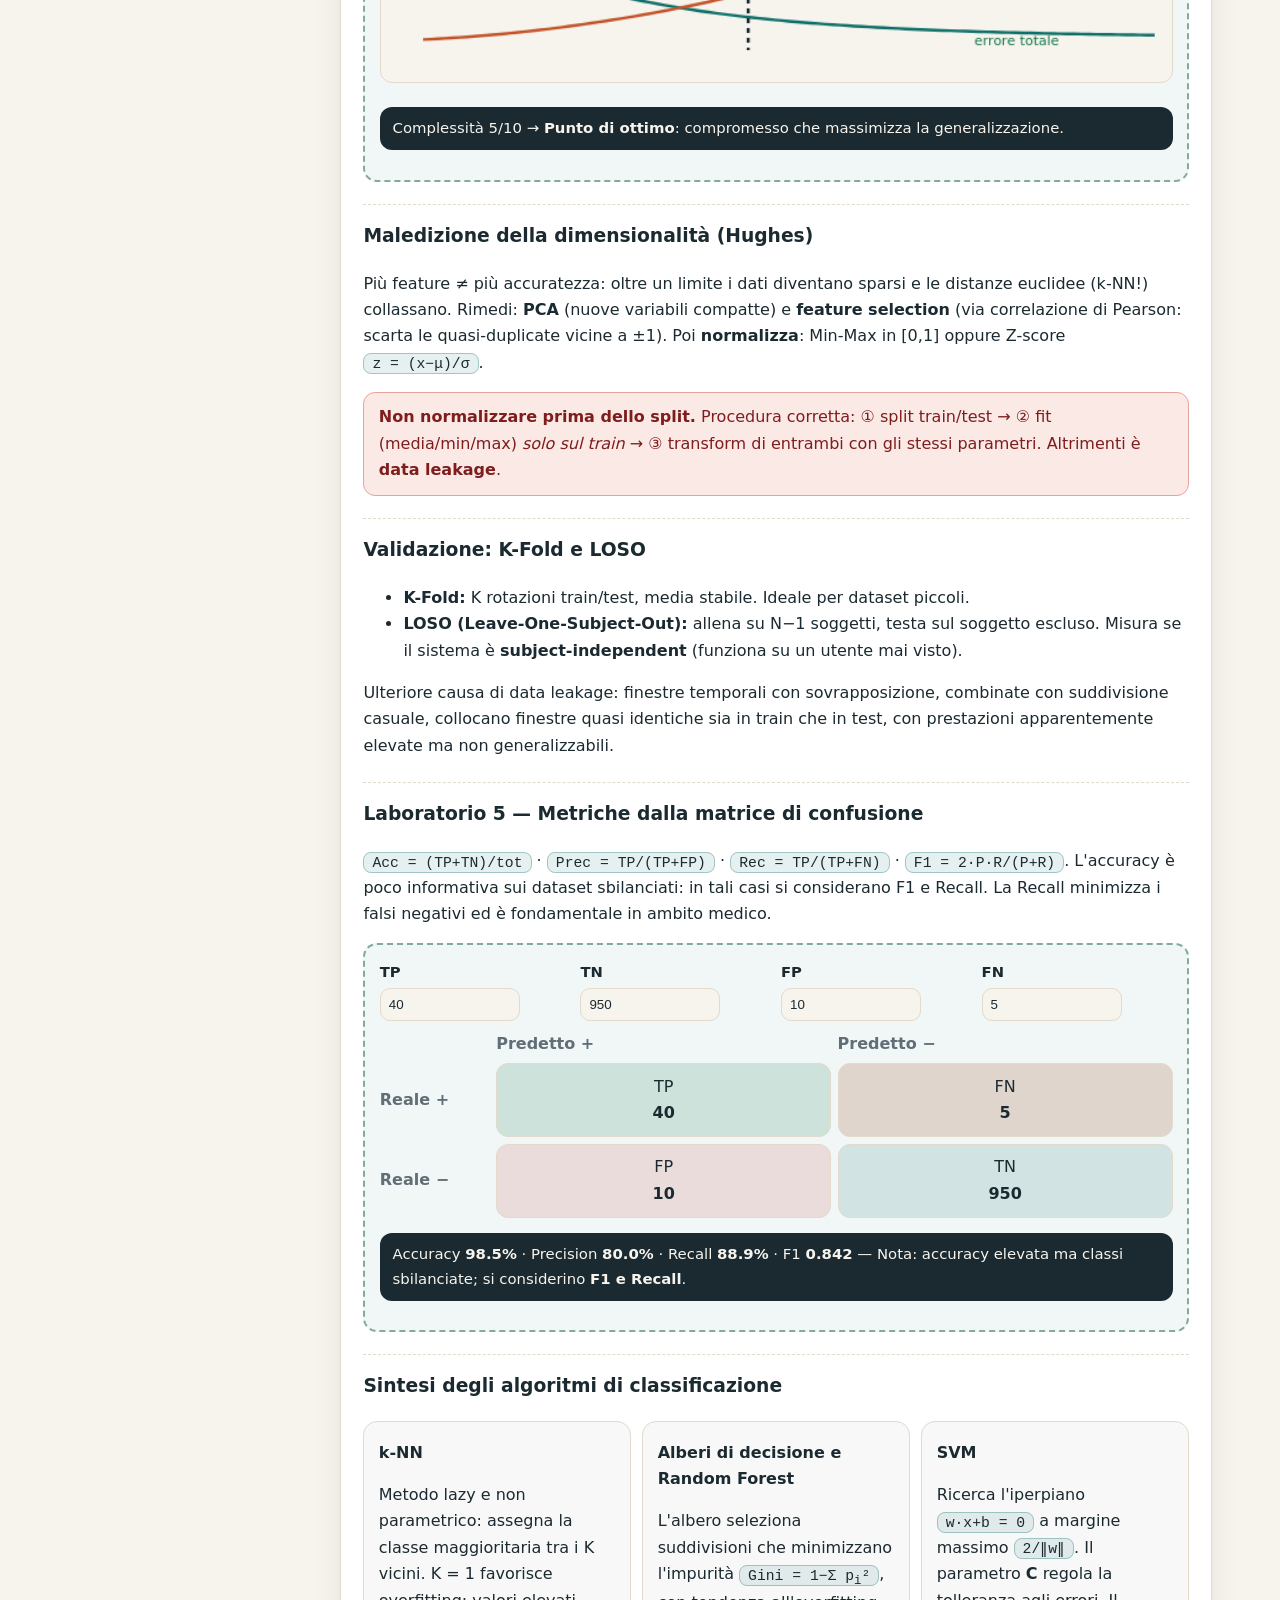
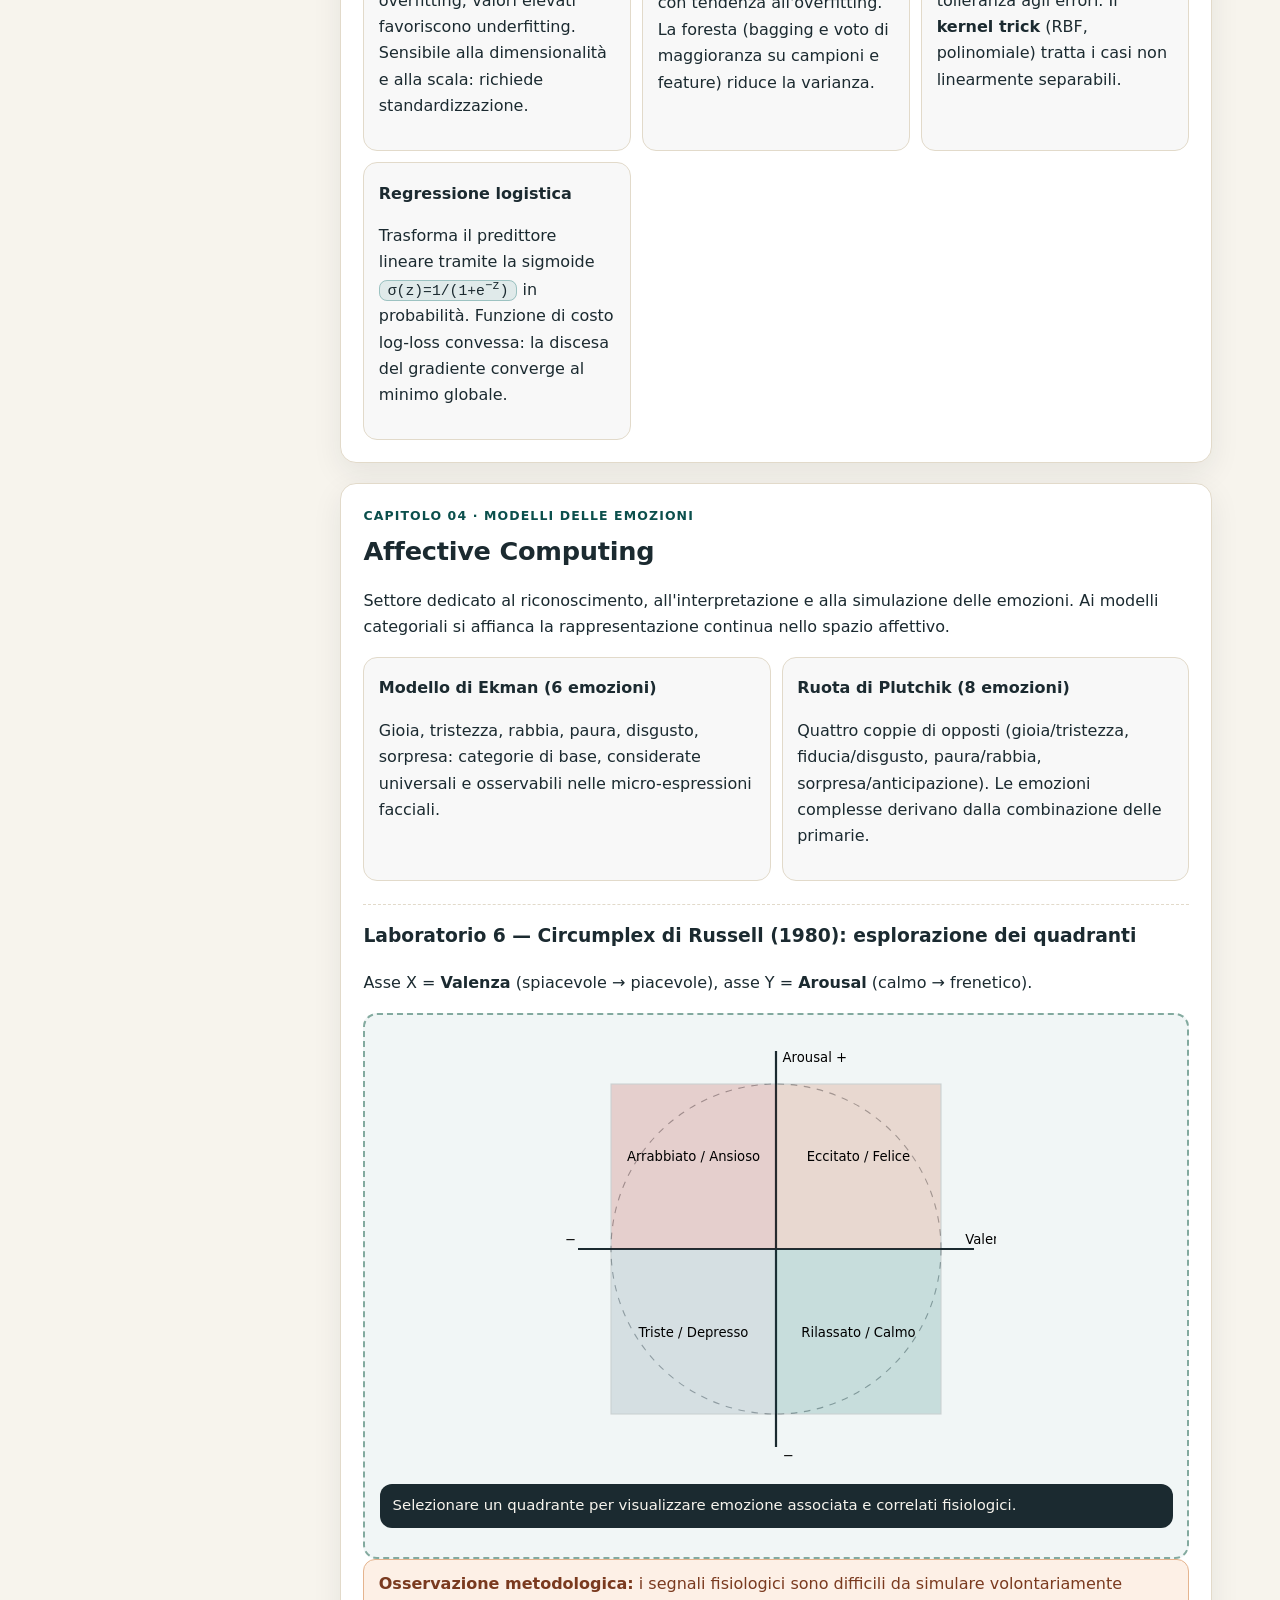
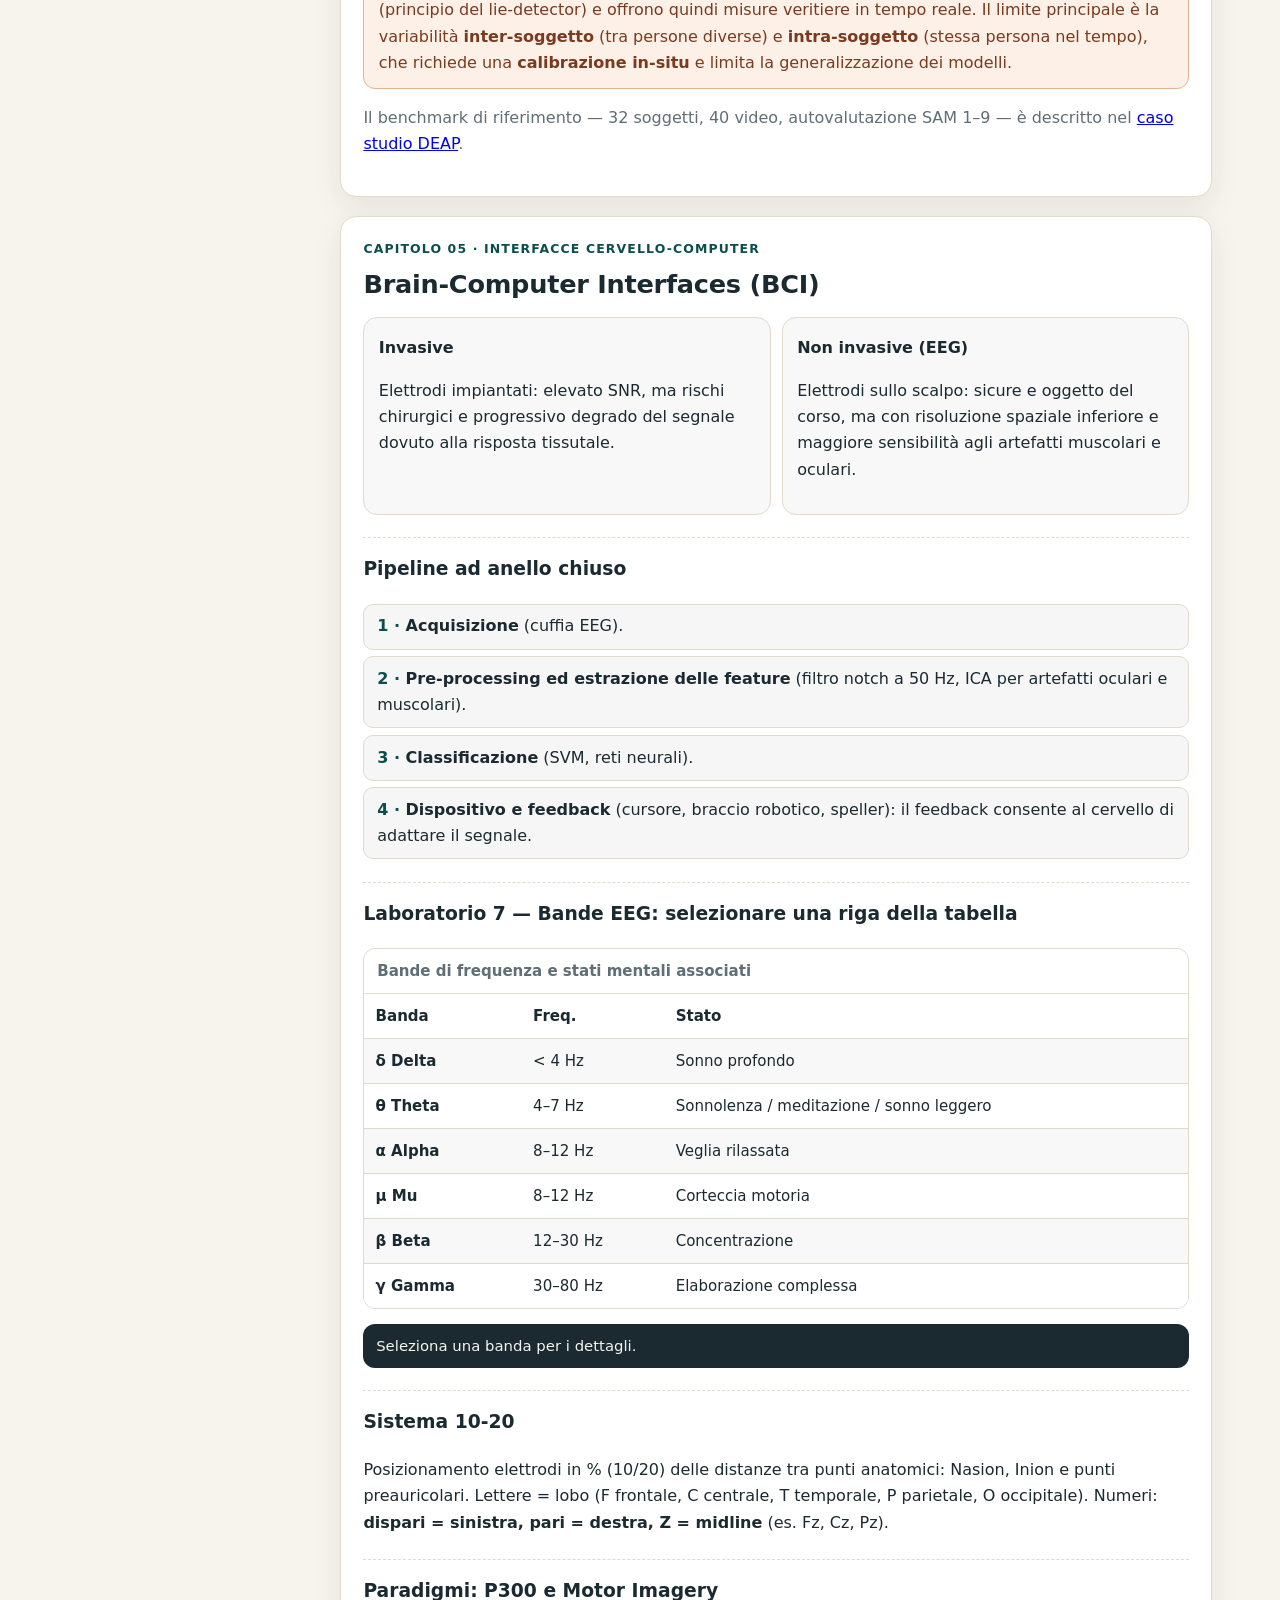
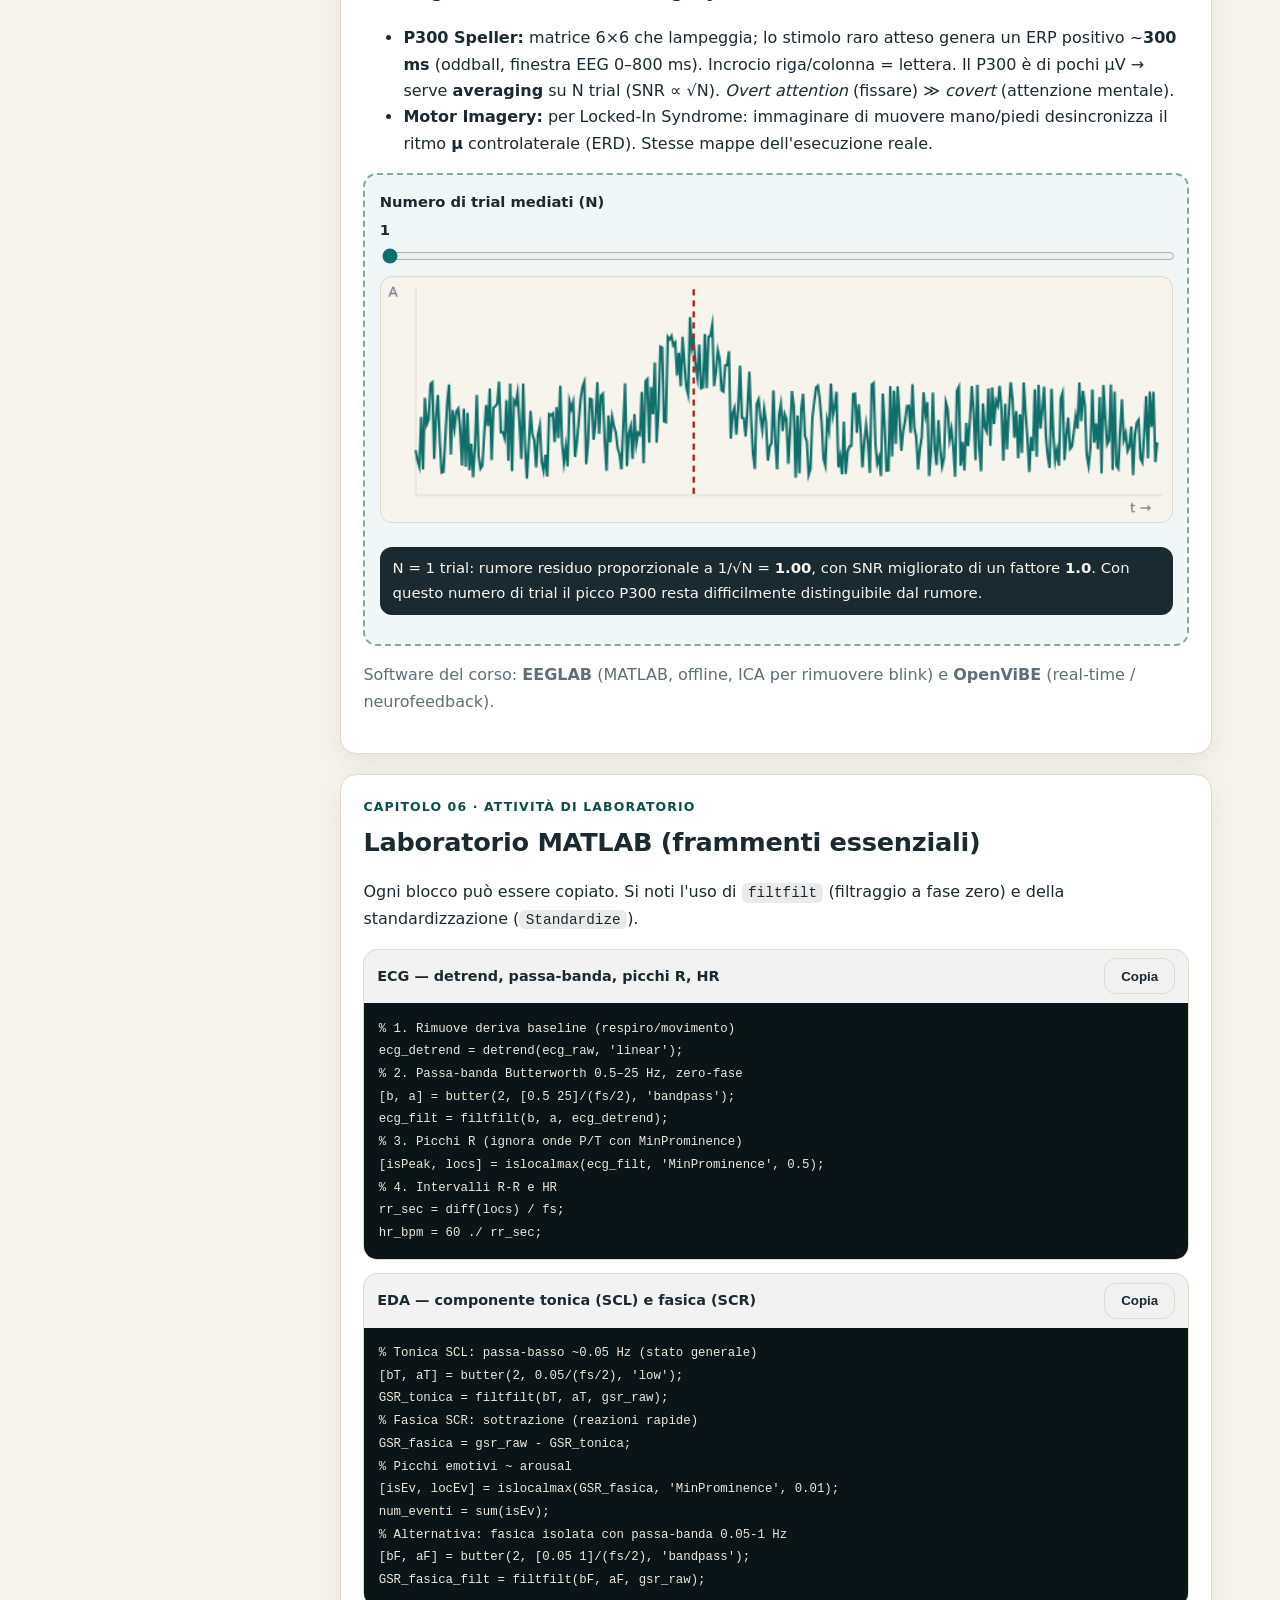
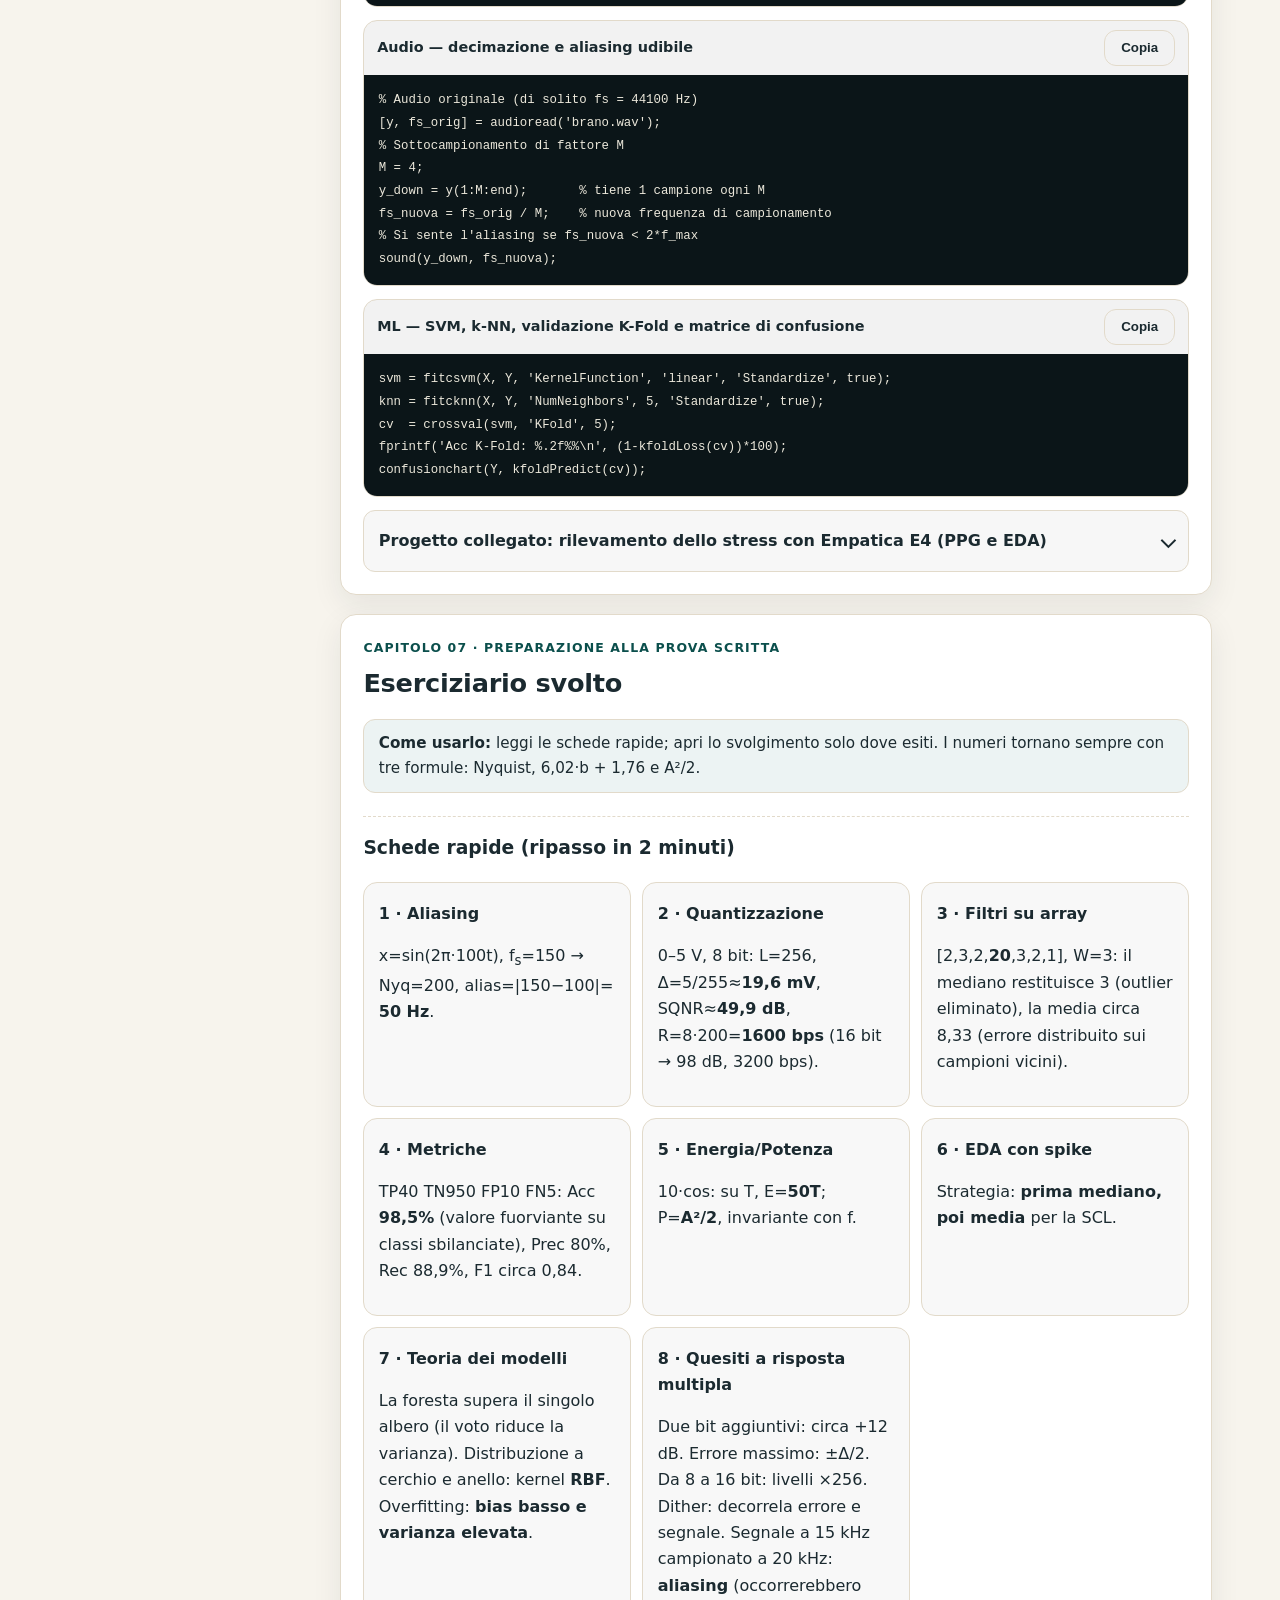
==== commit 7d244e09: "Changelogs: - Migliorata anteprima web, con nuovo tema e ricerca funzionante." ====
--- a/docs/index.html
+++ b/docs/index.html
@@ -10,7 +10,7 @@
 <meta property="og:description" content="Segnali, ML, emozioni, BCI e DEAP: studia con laboratori interattivi, quiz e formulario.">
 <meta property="og:type" content="website">
 <meta name="theme-color" content="#0f6f6a" media="(prefers-color-scheme: light)">
-<meta name="theme-color" content="#101e22" media="(prefers-color-scheme: dark)">
+<meta name="theme-color" content="#000000" media="(prefers-color-scheme: dark)">
 <link rel="icon" type="image/svg+xml" href="./assets/favicon.svg">
 <link rel="manifest" href="./manifest.webmanifest">
 <link rel="stylesheet" href="./css/styles.css">
@@ -133,6 +133,7 @@
 
 <div class="content">
 <p class="no-results" id="noResults" hidden>Nessun risultato per questa ricerca. Prova con: <button class="linklike" type="button" data-suggest="Nyquist">Nyquist</button>, <button class="linklike" type="button" data-suggest="SVM">SVM</button>, <button class="linklike" type="button" data-suggest="P300">P300</button>, <button class="linklike" type="button" data-suggest="Russell">Russell</button>.</p>
+<p class="search-status" id="searchStatus" role="status" hidden></p>
 
 <!-- CAP 01 -->
 <section class="chapter" id="cap01" data-searchable aria-labelledby="cap01t">
--- a/docs/css/styles.css
+++ b/docs/css/styles.css
@@ -1,4 +1,4 @@
-/* HMI Lab — warm paper + clinical petrol + human terracotta (flat, no gradients) */
+/* HMI Lab — warm paper + clinical petrol + human terracotta (flat, no gradients, OLED true-black dark) */
 :root{
   --bg:#f7f4ed; --bg2:#ffffff; --ink:#1b2a30; --muted:#5f6e77;
   --line:#e2daca;
@@ -10,9 +10,9 @@
   --focus:#92400e;
 }
 @media (prefers-color-scheme:dark){
-  :root[data-theme="auto"]{ --bg:#101e22; --bg2:#182e33; --ink:#ece8db; --muted:#a9b9bf; --line:#2b4148; --brand:#5abfb5; --brand-strong:#8ad8ce; --accent:#e08a5a; --accent-strong:#f0b08a; --ok:#4cc38a; --warn:#f0b429; --danger:#f08080; --card-shadow:0 10px 30px rgba(0,0,0,.4); --focus:#f0b429; }
-}
-:root[data-theme="dark"]{ --bg:#101e22; --bg2:#182e33; --ink:#ece8db; --muted:#a9b9bf; --line:#2b4148; --brand:#5abfb5; --brand-strong:#8ad8ce; --accent:#e08a5a; --accent-strong:#f0b08a; --ok:#4cc38a; --warn:#f0b429; --danger:#f08080; --card-shadow:0 10px 30px rgba(0,0,0,.4); --focus:#f0b429; }
+  :root[data-theme="auto"]{ --bg:#000000; --bg2:#0e1517; --ink:#ece8db; --muted:#a9b9bf; --line:#26343a; --brand:#5abfb5; --brand-strong:#8ad8ce; --accent:#e08a5a; --accent-strong:#f0b08a; --ok:#4cc38a; --warn:#f0b429; --danger:#f08080; --card-shadow:none; --focus:#f0b429; }
+}
+:root[data-theme="dark"]{ --bg:#000000; --bg2:#0e1517; --ink:#ece8db; --muted:#a9b9bf; --line:#26343a; --brand:#5abfb5; --brand-strong:#8ad8ce; --accent:#e08a5a; --accent-strong:#f0b08a; --ok:#4cc38a; --warn:#f0b429; --danger:#f08080; --card-shadow:none; --focus:#f0b429; }
 *{box-sizing:border-box}
 html{scroll-behavior:smooth;overflow-x:clip}
 body{margin:0;background:var(--bg);color:var(--ink);font:16px/1.65 system-ui,-apple-system,"Segoe UI",Roboto,Ubuntu,"Helvetica Neue",Arial,sans-serif;-webkit-font-smoothing:antialiased;overflow-x:clip}
@@ -74,9 +74,9 @@
 .hero-badges{list-style:none;display:flex;flex-wrap:wrap;gap:.5rem;padding:0}
 .hero-badges li{background:var(--bg2);border:1px solid var(--line);border-radius:999px;padding:.35rem .8rem;font-size:.88rem}
 .disclaimer{background:#fdf0e6;border:1px solid #e5b48e;color:#7a3a1f;border-radius:12px;padding:.7rem .9rem;font-size:.9rem}
-:root[data-theme="dark"] .disclaimer{background:#2b211a;border-color:#6b4a32;color:#f0c9a8}
-@media (prefers-color-scheme:dark){
-  :root[data-theme="auto"] .disclaimer{background:#2b211a;border-color:#6b4a32;color:#f0c9a8}
+:root[data-theme="dark"] .disclaimer{background:#201812;border-color:#6b4a32;color:#f0c9a8}
+@media (prefers-color-scheme:dark){
+  :root[data-theme="auto"] .disclaimer{background:#201812;border-color:#6b4a32;color:#f0c9a8}
 }
 .hero-card{background:var(--bg2);border:1px solid var(--line);border-radius:var(--radius);box-shadow:var(--card-shadow);overflow:hidden}
 .hero-card-head{display:flex;align-items:center;gap:.4rem;padding:.6rem .9rem;border-bottom:1px solid var(--line);background:rgba(127,127,127,.06)}
@@ -113,13 +113,13 @@
 .key{background:#e6f2ee;border:1px solid #9cc4b8;border-radius:12px;padding:.7rem .9rem;color:#0b4f4c}
 .warn{background:#fdf0e6;border:1px solid #e5b48e;border-radius:12px;padding:.7rem .9rem;color:#7a3a1f}
 .danger{background:#fbe9e6;border:1px solid #e5a49c;border-radius:12px;padding:.7rem .9rem;color:#7f1d1d}
-:root[data-theme="dark"] .key{background:#12312e;border-color:#2f5b55;color:#bfe3d9}
-:root[data-theme="dark"] .warn{background:#2b211a;border-color:#6b4a32;color:#f0c9a8}
-:root[data-theme="dark"] .danger{background:#331d1c;border-color:#6e3532;color:#f5bcb6}
-@media (prefers-color-scheme:dark){
-  :root[data-theme="auto"] .key{background:#12312e;border-color:#2f5b55;color:#bfe3d9}
-  :root[data-theme="auto"] .warn{background:#2b211a;border-color:#6b4a32;color:#f0c9a8}
-  :root[data-theme="auto"] .danger{background:#331d1c;border-color:#6e3532;color:#f5bcb6}
+:root[data-theme="dark"] .key{background:#0d2220;border-color:#2b4f4a;color:#bfe3d9}
+:root[data-theme="dark"] .warn{background:#201812;border-color:#6b4a32;color:#f0c9a8}
+:root[data-theme="dark"] .danger{background:#251314;border-color:#6e3532;color:#f5bcb6}
+@media (prefers-color-scheme:dark){
+  :root[data-theme="auto"] .key{background:#0d2220;border-color:#2b4f4a;color:#bfe3d9}
+  :root[data-theme="auto"] .warn{background:#201812;border-color:#6b4a32;color:#f0c9a8}
+  :root[data-theme="auto"] .danger{background:#251314;border-color:#6e3532;color:#f5bcb6}
 }
 .callout{border:1px solid var(--line);border-radius:12px;padding:.7rem .9rem;background:rgba(127,127,127,.06)}
 .callout summary{cursor:pointer;font-weight:700}
@@ -170,7 +170,7 @@
 /* code */
 .code-block{border:1px solid var(--line);border-radius:14px;overflow:hidden;margin:.8rem 0}
 .code-head{display:flex;justify-content:space-between;align-items:center;gap:.6rem;padding:.55rem .8rem;background:rgba(127,127,127,.1);font-weight:700;font-size:.9rem}
-.code-block pre{margin:0;padding:.9rem;overflow-x:auto;background:#142a30;color:#ece8db;font-size:.86rem}
+.code-block pre{margin:0;padding:.9rem;overflow-x:auto;background:#0b1518;color:#ece8db;font-size:.86rem}
 .code-block pre code{background:none;padding:0}
 /* quiz */
 .quiz-bar{display:flex;align-items:center;gap:1rem;flex-wrap:wrap}
@@ -296,3 +296,8 @@
   html{scroll-behavior:auto}
   *,*::before,*::after{transition-duration:.01ms!important;animation-duration:.01ms!important}
 }
+/* ---- ricerca: stato, conteggio ed evidenziazione ---- */
+.search-status{background:var(--bg2);border:1px solid var(--line);border-radius:12px;padding:.6rem .8rem;margin:0 0 1rem;display:flex;gap:.6rem;align-items:center;justify-content:space-between;flex-wrap:wrap}
+.search-status[hidden]{display:none}
+.search-status .btn{padding:.4rem .8rem;font-size:.9rem}
+mark{background:color-mix(in srgb,var(--brand) 35%,transparent);color:inherit;border-radius:4px;padding:0 .12em}
